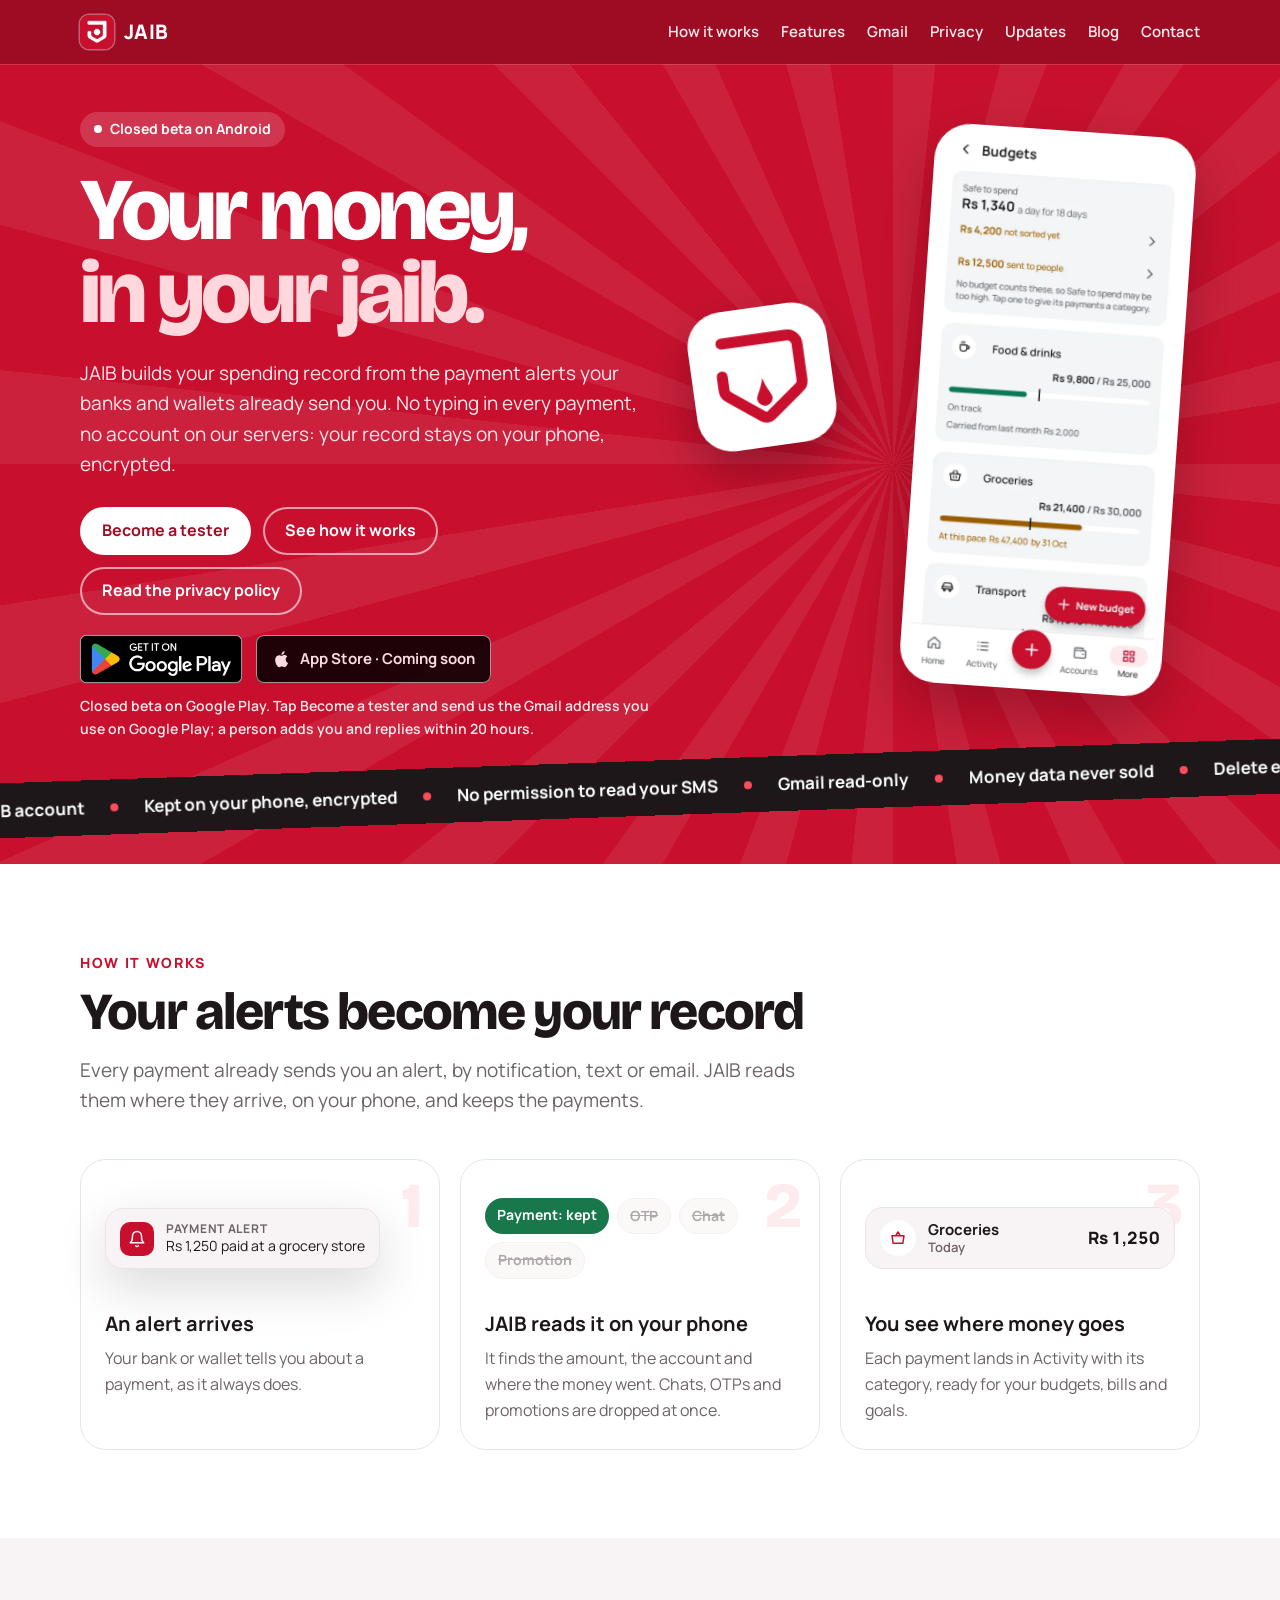
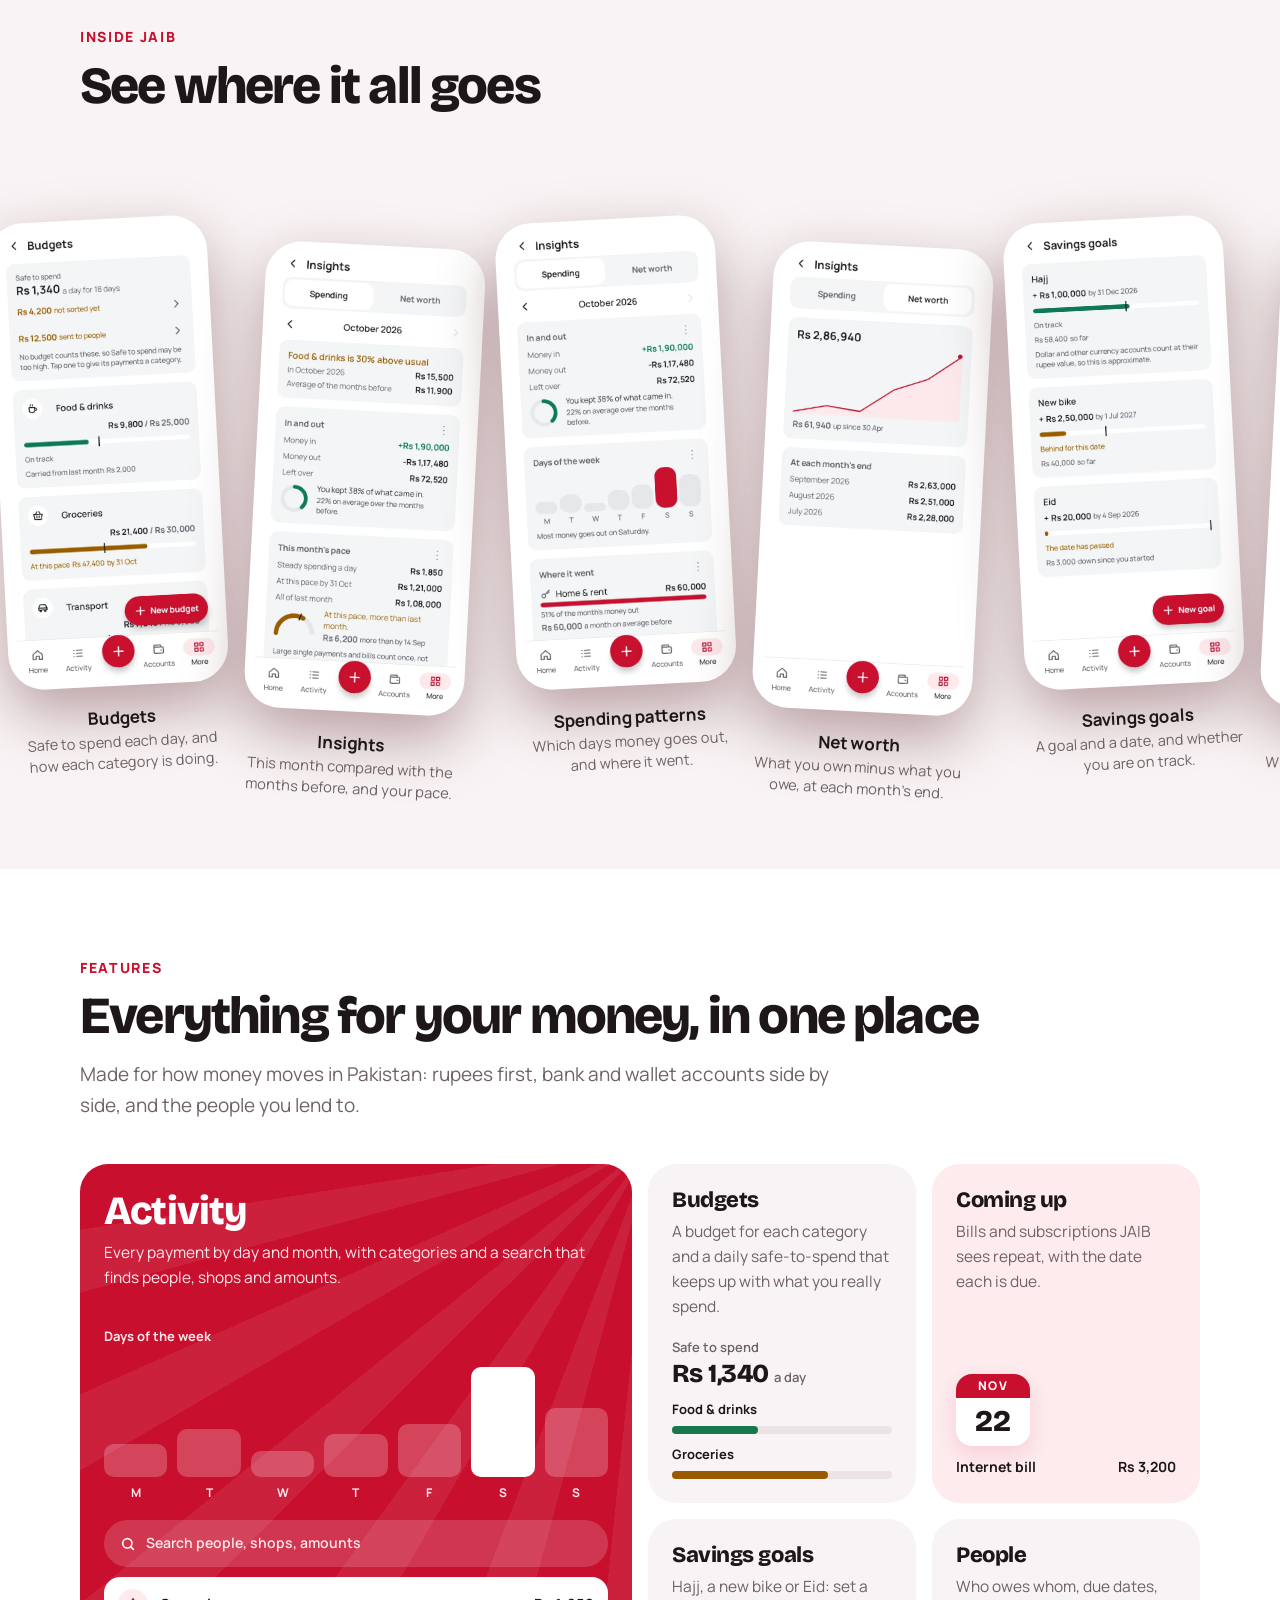
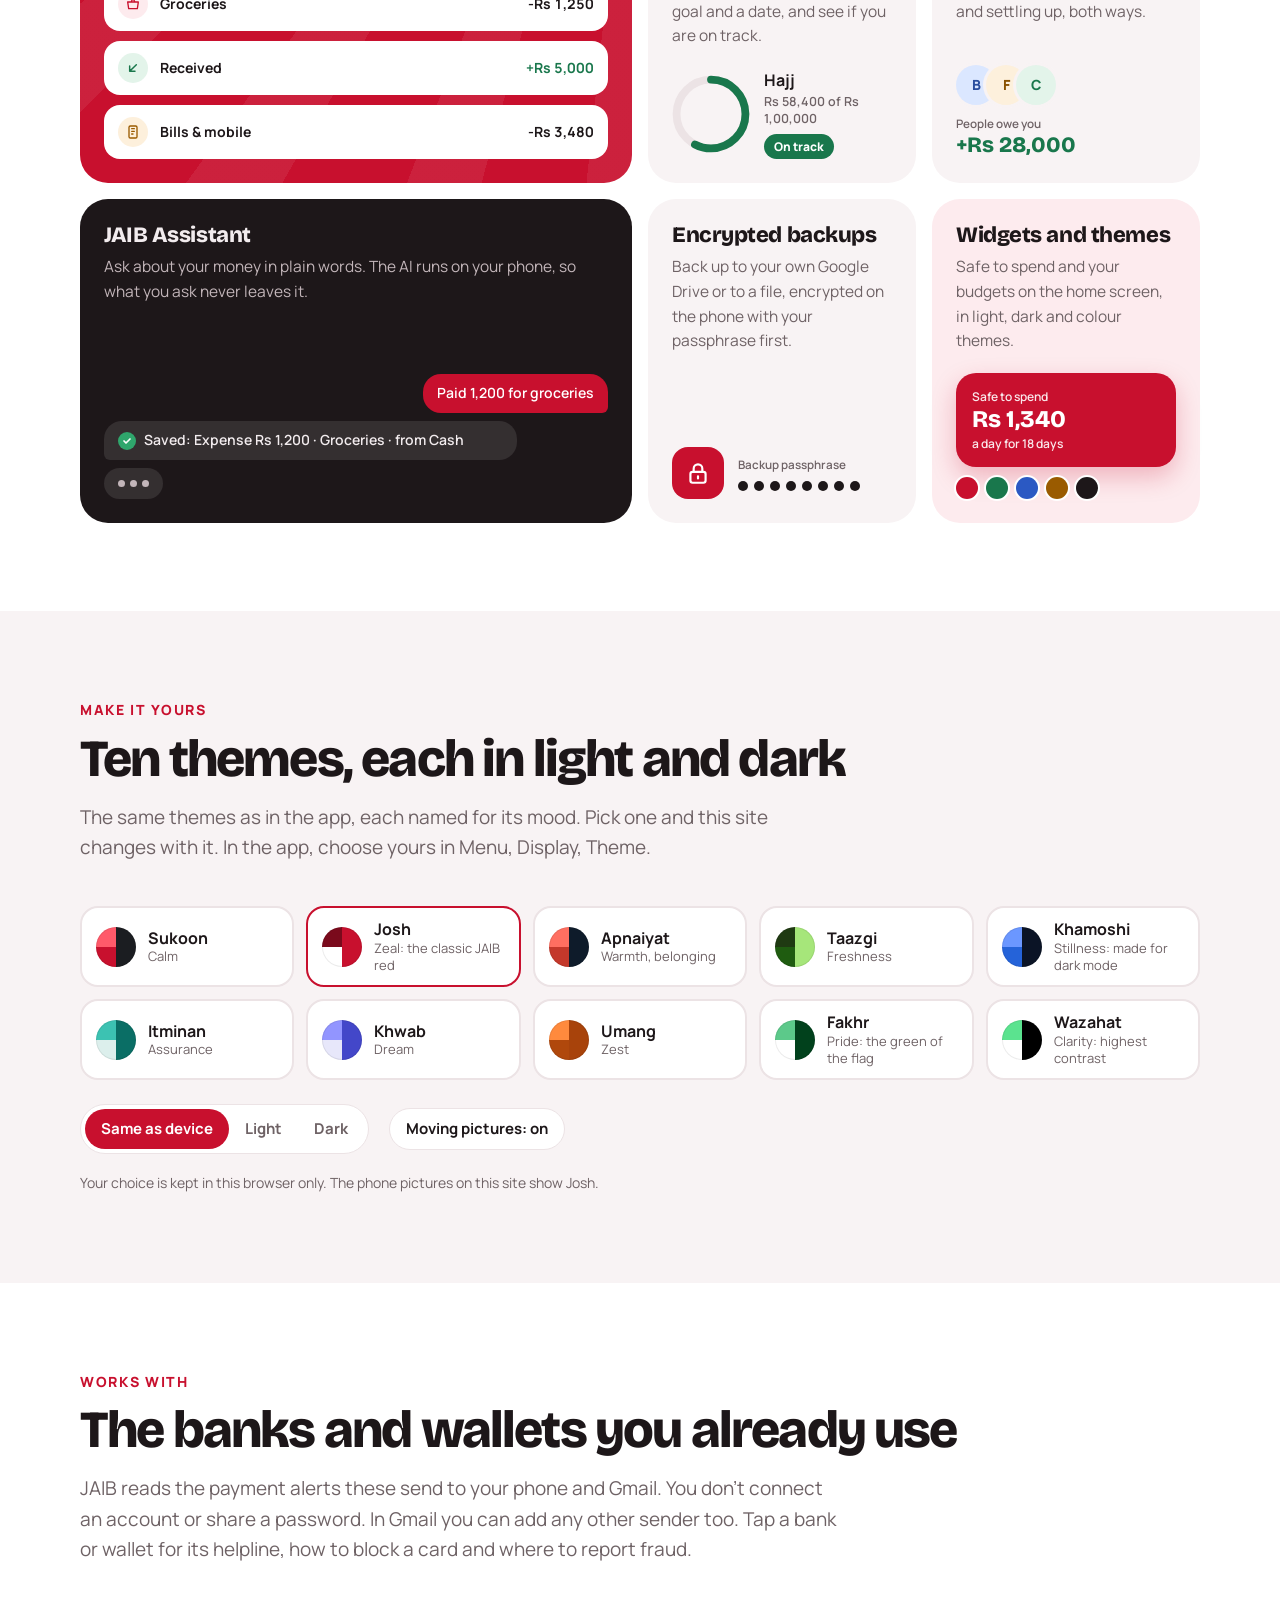
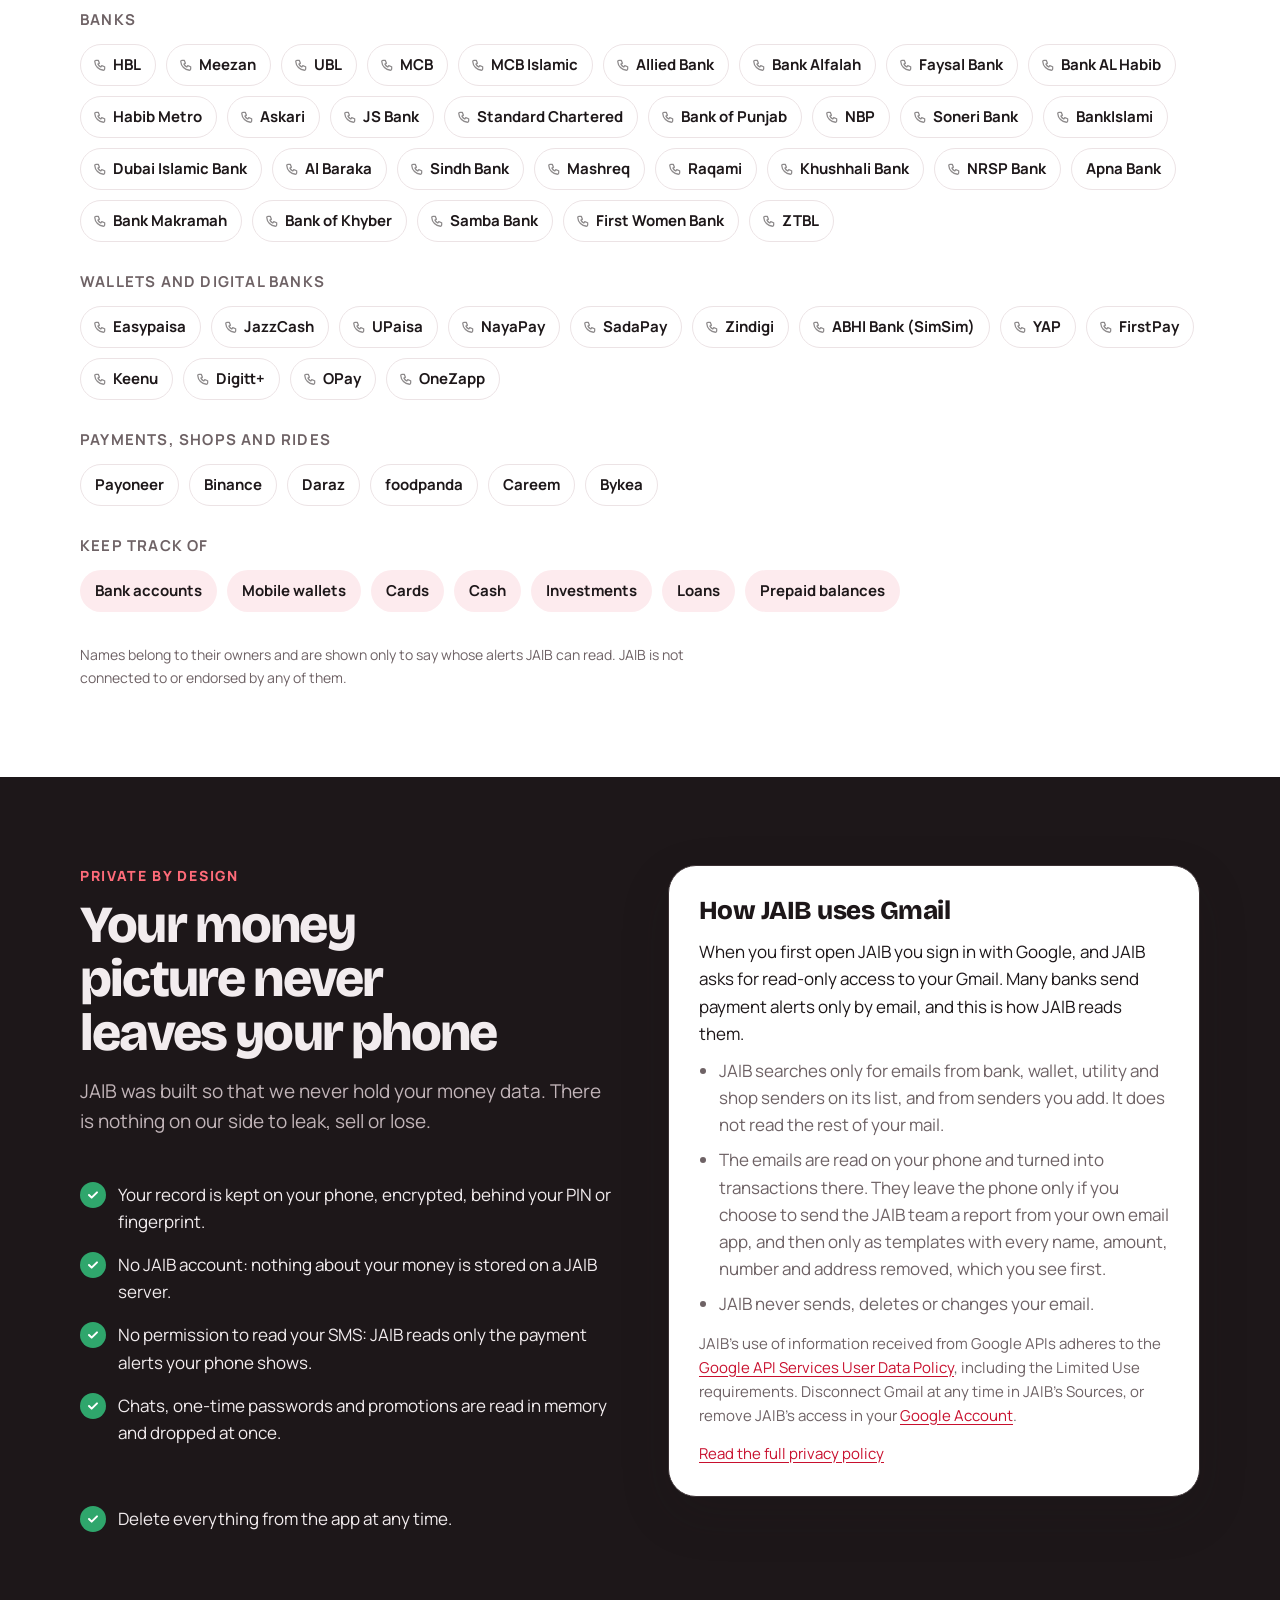
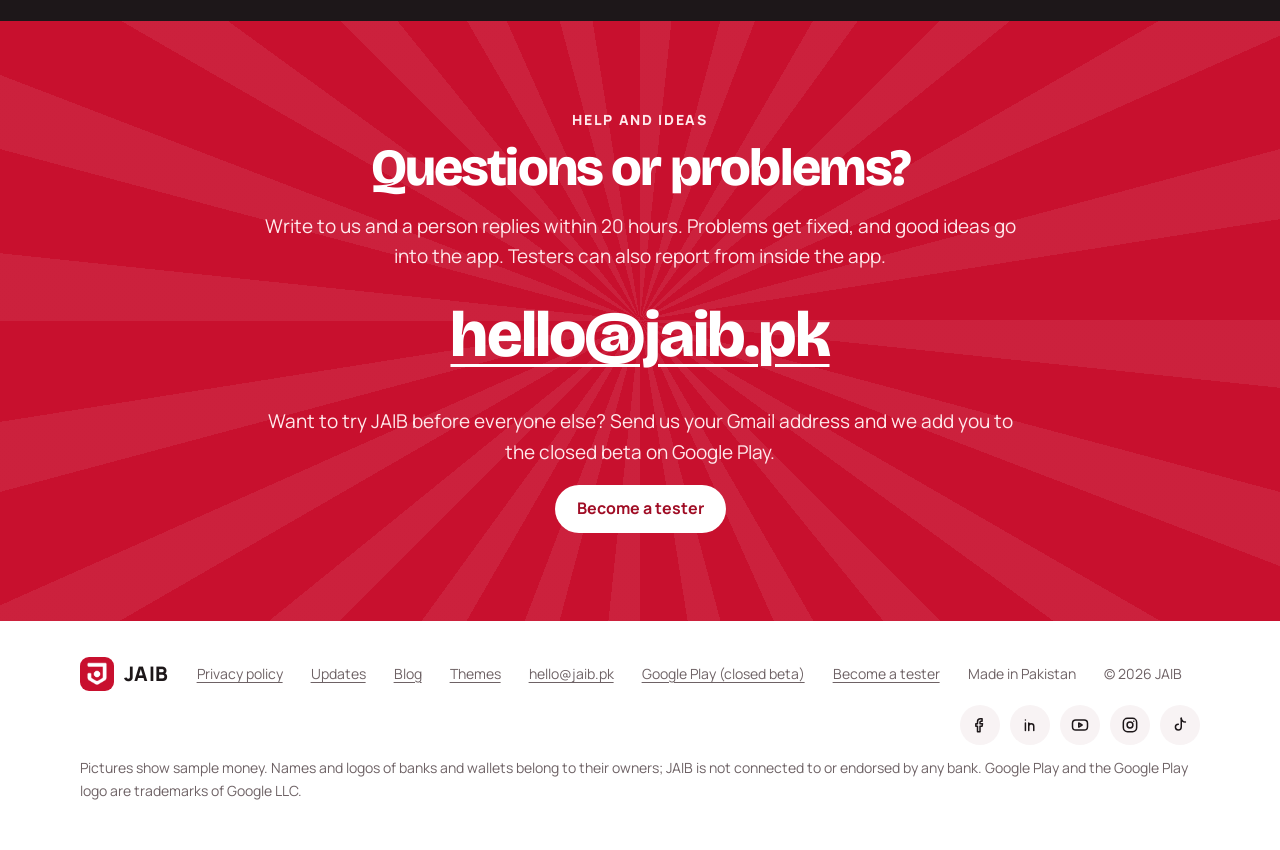
==== index.html @ d9d2fdb6 "Become a tester: a button that emails hello@jaib.pk with your Gmail address On the home page top, in" ====
<!doctype html>
<html lang="en">
<head>
  <meta charset="utf-8">
  <meta name="viewport" content="width=device-width, initial-scale=1">
  <title>JAIB: your money, on your phone</title>
  <meta name="description" content="JAIB is a personal money app for Android, made in Pakistan. It builds your spending record from the payment alerts your banks and wallets already send you, and keeps it on your phone, encrypted.">
  <meta name="color-scheme" content="light dark">
  <meta name="theme-color" content="#9e0c24" media="(prefers-color-scheme: light)">
  <meta name="theme-color" content="#5c0715" media="(prefers-color-scheme: dark)">
  <meta property="og:title" content="JAIB: your money, on your phone">
  <meta property="og:description" content="Your spending record, built from the payment alerts you already get. Kept on your phone, encrypted.">
  <meta property="og:image" content="https://jaib.pk/assets/logo.png">
  <meta property="og:url" content="https://jaib.pk/">
  <link rel="icon" href="/favicon.png">
  <link rel="canonical" href="https://jaib.pk/">
  <link rel="preconnect" href="https://fonts.googleapis.com">
  <link rel="preconnect" href="https://fonts.gstatic.com" crossorigin>
  <link href="https://fonts.googleapis.com/css2?family=Bricolage+Grotesque:opsz,wght@12..96,700..800&family=Manrope:wght@500;600;700;800&display=swap" rel="stylesheet">
  <link rel="stylesheet" href="/assets/site.css?v=12">
  <script>
    // .js: gentle motion (fades, the logo, the phone's screens). .motion: big motion too, unless the system asks for less.
    (function (d) {
      d.classList.add('js');
      if (!(window.matchMedia && matchMedia('(prefers-reduced-motion: reduce)').matches)) d.classList.add('motion');
      // the visitor's own choices, kept in this browser only: theme, light or dark, moving pictures
      var t = null, m = null, f = null;
      try { t = localStorage.getItem('jaib-theme'); m = localStorage.getItem('jaib-mode'); f = localStorage.getItem('jaib-flow'); } catch (e) {}
      if (t && /^[a-z]+$/.test(t) && t !== 'josh') d.setAttribute('data-theme', t);
      if (m === 'light' || m === 'dark') d.setAttribute('data-mode', m);
      if (f !== 'off') d.classList.add('flow');
    })(document.documentElement);
  </script>
  <script src="/assets/site.js?v=12" defer></script>
</head>
<body>
  <a class="skip" href="#main">Skip to content</a>
  <header class="top">
    <div class="wrap">
      <a class="mark" href="/"><img src="/assets/logo.png" alt="" width="34" height="34">JAIB</a>
      <nav aria-label="Main">
        <a class="hide-sm" href="#how">How it works</a>
        <a class="hide-sm" href="#features">Features</a>
        <a class="hide-sm" href="#gmail">Gmail</a>
        <a href="/privacy/">Privacy</a>
        <a class="hide-sm" href="/updates/">Updates</a>
        <a class="hide-sm" href="/blog/">Blog</a>
        <a href="#contact">Contact</a>
      </nav>
    </div>
    <span class="progress" aria-hidden="true"></span>
  </header>

  <main id="main">
    <div class="hero">
      <div class="wrap">
        <div class="hero-copy">
          <span class="badge">Closed beta on Android</span>
          <h1><span class="line">Your money,</span> <span class="line"><em>in your jaib.</em></span></h1>
          <p class="lead">JAIB builds your spending record from the payment alerts your banks and wallets already send
            you. No typing in every payment, no account on our servers: your record stays on your phone, encrypted.</p>
          <div class="cta">
            <a class="btn light" href="mailto:hello@jaib.pk?subject=Add%20me%20as%20a%20JAIB%20tester&amp;body=Hi%20JAIB%2C%0D%0A%0D%0APlease%20add%20me%20to%20the%20JAIB%20testers%20list.%0D%0A%0D%0AMy%20Gmail%20address%20on%20Google%20Play%3A%20%0D%0AMy%20phone%20(optional)%3A%20%0D%0A">Become a tester</a>
            <a class="btn outline" href="#how">See how it works</a>
            <a class="btn outline" href="/privacy/">Read the privacy policy</a>
          </div>
          <div class="stores">
            <a class="play" href="https://play.google.com/store/apps/details?id=pk.packistan.jaib" rel="noopener" target="_blank"><img src="/assets/google-play-badge.png" alt="Get it on Google Play" width="646" height="250"></a>
            <span class="soon" aria-label="App Store: coming soon"><svg viewBox="0 0 24 24" fill="currentColor" aria-hidden="true"><path d="M16.4 12.6c0-2.3 1.9-3.4 2-3.5-1.1-1.6-2.8-1.8-3.4-1.8-1.4-.1-2.8.9-3.5.9s-1.8-.8-3-.8C6.9 7.4 5.4 8.3 4.6 9.8c-1.7 2.9-.4 7.2 1.2 9.6.8 1.2 1.7 2.4 3 2.4 1.2 0 1.6-.8 3.1-.8s1.9.8 3.1.8c1.3 0 2.1-1.2 2.9-2.3.9-1.3 1.3-2.6 1.3-2.7 0 0-2.8-1-2.8-4.2zM14.1 5.7c.6-.8 1.1-1.9 1-3-1 0-2.1.6-2.8 1.4-.6.7-1.1 1.8-1 2.9 1.1.1 2.1-.5 2.8-1.3z"/></svg>App Store · Coming soon</span>
            <span class="note">Closed beta on Google Play. Tap Become a tester and send us the Gmail address you use on Google Play; a person adds you and replies within 20 hours.</span>
          </div>
        </div>
        <div class="hero-stage">
          <div class="tile" aria-hidden="true">
            <svg class="pocket" viewBox="72 72 256 256" focusable="false">
              <path class="pocket-line" d="M 134 130 L 254 130 A 18 18 0 0 1 272 148 L 272 216 A 16 16 0 0 1 264 229 L 207 272 A 12 12 0 0 1 193 272 L 136 229 A 16 16 0 0 1 128 216 L 128 190"/>
              <path class="pocket-coin" d="M 0 -13.5 A 13.5 13.5 0 1 1 0 13.5 A 13.5 13.5 0 1 1 0 -13.5 Z" transform="translate(200 185)"/>
            </svg>
          </div>
          <div class="phone hero-phone" role="img" aria-label="JAIB on a phone with sample money, showing Budgets, Insights, Savings goals, People and Coming up, and a payment alert being added to Groceries">
            <div class="screen">
              <picture class="scr scr1"><source srcset="/assets/budgets-dark.webp" media="(prefers-color-scheme: dark)"><img src="/assets/budgets-light.webp" alt="" width="540" height="1200" fetchpriority="high"></picture>
              <picture class="scr scr2"><source srcset="/assets/insights-dark.webp" media="(prefers-color-scheme: dark)"><img src="/assets/insights-light.webp" alt="" width="540" height="1200" loading="lazy" decoding="async"></picture>
              <picture class="scr scr3"><source srcset="/assets/goals-dark.webp" media="(prefers-color-scheme: dark)"><img src="/assets/goals-light.webp" alt="" width="540" height="1200" loading="lazy" decoding="async"></picture>
              <picture class="scr scr4"><source srcset="/assets/people-dark.webp" media="(prefers-color-scheme: dark)"><img src="/assets/people-light.webp" alt="" width="540" height="1200" loading="lazy" decoding="async"></picture>
              <picture class="scr scr5"><source srcset="/assets/coming-up-dark.webp" media="(prefers-color-scheme: dark)"><img src="/assets/coming-up-light.webp" alt="" width="540" height="1200" loading="lazy" decoding="async"></picture>
              <div class="heads-up" aria-hidden="true"><span class="notif-icon"></span><span><b>Payment alert · now</b>Rs 1,250 paid at a grocery store</span></div>
              <div class="snack" aria-hidden="true">Rs 1,250 added to Groceries</div>
            </div>
          </div>
        </div>
      </div>
      <div class="ticker" aria-hidden="true">
        <div class="ticker-run">
          <span>No JAIB account</span><span>Kept on your phone, encrypted</span><span>No permission to read your SMS</span><span>Gmail read-only</span><span>Money data never sold</span><span>Delete everything any time</span>
          <span>No JAIB account</span><span>Kept on your phone, encrypted</span><span>No permission to read your SMS</span><span>Gmail read-only</span><span>Money data never sold</span><span>Delete everything any time</span>
        </div>
      </div>
    </div>

    <section id="how">
      <div class="wrap">
        <p class="kicker reveal">How it works</p>
        <h2 class="reveal">Your alerts become your record</h2>
        <p class="sub reveal">Every payment already sends you an alert, by notification, text or email. JAIB reads them where
          they arrive, on your phone, and keeps the payments.</p>
        <ol class="steps">
          <li class="step reveal">
            <div class="demo" aria-hidden="true">
              <div class="notif"><span class="notif-icon"></span><span><b>Payment alert</b>Rs 1,250 paid at a grocery store</span></div>
            </div>
            <h3>An alert arrives</h3>
            <p>Your bank or wallet tells you about a payment, as it always does.</p>
          </li>
          <li class="step reveal">
            <div class="demo" aria-hidden="true">
              <div class="sort">
                <span class="keep">Payment: kept</span>
                <span class="drop">OTP</span><span class="drop">Chat</span><span class="drop">Promotion</span>
              </div>
            </div>
            <h3>JAIB reads it on your phone</h3>
            <p>It finds the amount, the account and where the money went. Chats, OTPs and promotions are dropped at once.</p>
          </li>
          <li class="step reveal">
            <div class="demo" aria-hidden="true">
              <div class="row"><span class="row-icon"></span><span class="row-name">Groceries<small>Today</small></span><span class="row-amt">Rs 1,250</span></div>
            </div>
            <h3>You see where money goes</h3>
            <p>Each payment lands in Activity with its category, ready for your budgets, bills and goals.</p>
          </li>
        </ol>
      </div>
    </section>

    <section class="inside" aria-labelledby="inside-h">
      <div class="wrap">
        <p class="kicker reveal">Inside JAIB</p>
        <h2 id="inside-h" class="reveal">See where it all goes</h2>
        <p class="sub reveal">Ten of JAIB's pages, with sample money.</p>
      </div>
      <div class="strip">
        <div class="strip-run">
          <figure class="shot"><div class="phone"><picture><source srcset="/assets/budgets-dark.webp" media="(prefers-color-scheme: dark)"><img src="/assets/budgets-light.webp" alt="Budgets, with sample money: safe to spend each day, and how each category is doing." width="540" height="1200" loading="lazy" decoding="async"></picture></div><figcaption><b>Budgets</b> Safe to spend each day, and how each category is doing.</figcaption></figure>
          <figure class="shot"><div class="phone"><picture><source srcset="/assets/insights-dark.webp" media="(prefers-color-scheme: dark)"><img src="/assets/insights-light.webp" alt="Insights, with sample money: this month compared with the months before, and your pace." width="540" height="1200" loading="lazy" decoding="async"></picture></div><figcaption><b>Insights</b> This month compared with the months before, and your pace.</figcaption></figure>
          <figure class="shot"><div class="phone"><picture><source srcset="/assets/spending-dark.webp" media="(prefers-color-scheme: dark)"><img src="/assets/spending-light.webp" alt="Spending patterns, with sample money: which days money goes out, and where it went." width="540" height="1200" loading="lazy" decoding="async"></picture></div><figcaption><b>Spending patterns</b> Which days money goes out, and where it went.</figcaption></figure>
          <figure class="shot"><div class="phone"><picture><source srcset="/assets/networth-dark.webp" media="(prefers-color-scheme: dark)"><img src="/assets/networth-light.webp" alt="Net worth, with sample money: what you own minus what you owe, at each month’s end." width="540" height="1200" loading="lazy" decoding="async"></picture></div><figcaption><b>Net worth</b> What you own minus what you owe, at each month’s end.</figcaption></figure>
          <figure class="shot"><div class="phone"><picture><source srcset="/assets/goals-dark.webp" media="(prefers-color-scheme: dark)"><img src="/assets/goals-light.webp" alt="Savings goals, with sample money: a goal and a date, and whether you are on track." width="540" height="1200" loading="lazy" decoding="async"></picture></div><figcaption><b>Savings goals</b> A goal and a date, and whether you are on track.</figcaption></figure>
          <figure class="shot"><div class="phone"><picture><source srcset="/assets/people-dark.webp" media="(prefers-color-scheme: dark)"><img src="/assets/people-light.webp" alt="People, with sample money: who owes whom, and settling up, both ways." width="540" height="1200" loading="lazy" decoding="async"></picture></div><figcaption><b>People</b> Who owes whom, and settling up, both ways.</figcaption></figure>
          <figure class="shot"><div class="phone"><picture><source srcset="/assets/coming-up-dark.webp" media="(prefers-color-scheme: dark)"><img src="/assets/coming-up-light.webp" alt="Coming up, with sample money: bills and subscriptions JAIB sees repeat." width="540" height="1200" loading="lazy" decoding="async"></picture></div><figcaption><b>Coming up</b> Bills and subscriptions JAIB sees repeat.</figcaption></figure>
          <figure class="shot"><div class="phone"><picture><source srcset="/assets/assistant-dark.webp" media="(prefers-color-scheme: dark)"><img src="/assets/assistant-light.webp" alt="JAIB Assistant, with sample money: say what happened in plain words; it runs on your phone." width="540" height="1200" loading="lazy" decoding="async"></picture></div><figcaption><b>JAIB Assistant</b> Say what happened in plain words; it runs on your phone.</figcaption></figure>
          <figure class="shot"><div class="phone"><picture><source srcset="/assets/categories-dark.webp" media="(prefers-color-scheme: dark)"><img src="/assets/categories-light.webp" alt="Categories, with sample money: your own categories, and rules that sort payments." width="540" height="1200" loading="lazy" decoding="async"></picture></div><figcaption><b>Categories</b> Your own categories, and rules that sort payments.</figcaption></figure>
          <figure class="shot"><div class="phone"><picture><source srcset="/assets/backup-dark.webp" media="(prefers-color-scheme: dark)"><img src="/assets/backup-light.webp" alt="Data and backup, with sample money: encrypted backups to your Google Drive or a file." width="540" height="1200" loading="lazy" decoding="async"></picture></div><figcaption><b>Data and backup</b> Encrypted backups to your Google Drive or a file.</figcaption></figure>
          <figure class="shot" aria-hidden="true"><div class="phone"><picture><source srcset="/assets/budgets-dark.webp" media="(prefers-color-scheme: dark)"><img src="/assets/budgets-light.webp" alt="" width="540" height="1200" loading="lazy" decoding="async"></picture></div><figcaption><b>Budgets</b> Safe to spend each day, and how each category is doing.</figcaption></figure>
          <figure class="shot" aria-hidden="true"><div class="phone"><picture><source srcset="/assets/insights-dark.webp" media="(prefers-color-scheme: dark)"><img src="/assets/insights-light.webp" alt="" width="540" height="1200" loading="lazy" decoding="async"></picture></div><figcaption><b>Insights</b> This month compared with the months before, and your pace.</figcaption></figure>
          <figure class="shot" aria-hidden="true"><div class="phone"><picture><source srcset="/assets/spending-dark.webp" media="(prefers-color-scheme: dark)"><img src="/assets/spending-light.webp" alt="" width="540" height="1200" loading="lazy" decoding="async"></picture></div><figcaption><b>Spending patterns</b> Which days money goes out, and where it went.</figcaption></figure>
          <figure class="shot" aria-hidden="true"><div class="phone"><picture><source srcset="/assets/networth-dark.webp" media="(prefers-color-scheme: dark)"><img src="/assets/networth-light.webp" alt="" width="540" height="1200" loading="lazy" decoding="async"></picture></div><figcaption><b>Net worth</b> What you own minus what you owe, at each month’s end.</figcaption></figure>
          <figure class="shot" aria-hidden="true"><div class="phone"><picture><source srcset="/assets/goals-dark.webp" media="(prefers-color-scheme: dark)"><img src="/assets/goals-light.webp" alt="" width="540" height="1200" loading="lazy" decoding="async"></picture></div><figcaption><b>Savings goals</b> A goal and a date, and whether you are on track.</figcaption></figure>
          <figure class="shot" aria-hidden="true"><div class="phone"><picture><source srcset="/assets/people-dark.webp" media="(prefers-color-scheme: dark)"><img src="/assets/people-light.webp" alt="" width="540" height="1200" loading="lazy" decoding="async"></picture></div><figcaption><b>People</b> Who owes whom, and settling up, both ways.</figcaption></figure>
          <figure class="shot" aria-hidden="true"><div class="phone"><picture><source srcset="/assets/coming-up-dark.webp" media="(prefers-color-scheme: dark)"><img src="/assets/coming-up-light.webp" alt="" width="540" height="1200" loading="lazy" decoding="async"></picture></div><figcaption><b>Coming up</b> Bills and subscriptions JAIB sees repeat.</figcaption></figure>
          <figure class="shot" aria-hidden="true"><div class="phone"><picture><source srcset="/assets/assistant-dark.webp" media="(prefers-color-scheme: dark)"><img src="/assets/assistant-light.webp" alt="" width="540" height="1200" loading="lazy" decoding="async"></picture></div><figcaption><b>JAIB Assistant</b> Say what happened in plain words; it runs on your phone.</figcaption></figure>
          <figure class="shot" aria-hidden="true"><div class="phone"><picture><source srcset="/assets/categories-dark.webp" media="(prefers-color-scheme: dark)"><img src="/assets/categories-light.webp" alt="" width="540" height="1200" loading="lazy" decoding="async"></picture></div><figcaption><b>Categories</b> Your own categories, and rules that sort payments.</figcaption></figure>
          <figure class="shot" aria-hidden="true"><div class="phone"><picture><source srcset="/assets/backup-dark.webp" media="(prefers-color-scheme: dark)"><img src="/assets/backup-light.webp" alt="" width="540" height="1200" loading="lazy" decoding="async"></picture></div><figcaption><b>Data and backup</b> Encrypted backups to your Google Drive or a file.</figcaption></figure>
        </div>
      </div>
    </section>

    <section id="features">
      <div class="wrap">
        <p class="kicker reveal">Features</p>
        <h2 class="reveal">Everything for your money, in one place</h2>
        <p class="sub reveal">Made for how money moves in Pakistan: rupees first, bank and wallet accounts side by side, and the
          people you lend to.</p>
        <div class="bento">
          <article class="feat f-activity tone-red reveal">
            <div class="feat-text">
              <h3>Activity</h3>
              <p>Every payment by day and month, with categories and a search that finds people, shops and amounts.</p>
            </div>
            <div class="viz" aria-hidden="true">
              <div class="v-week"><small>Days of the week</small><div class="v-bars"><i style="--h:28%"></i><i style="--h:40%"></i><i style="--h:22%"></i><i style="--h:36%"></i><i style="--h:44%"></i><i class="v-top" style="--h:92%"></i><i style="--h:58%"></i></div><div class="v-days"><span>M</span><span>T</span><span>W</span><span>T</span><span>F</span><span>S</span><span>S</span></div></div>
              <div class="v-search">Search people, shops, amounts</div>
              <div class="v-row"><span class="v-dot"></span>Groceries<b>-Rs 1,250</b></div>
              <div class="v-row"><span class="v-dot v-in"></span>Received<b class="v-plus">+Rs 5,000</b></div>
              <div class="v-row"><span class="v-dot v-bill"></span>Bills &amp; mobile<b>-Rs 3,480</b></div>
            </div>
          </article>
          <article class="feat f-budgets reveal">
            <div class="feat-text">
              <h3>Budgets</h3>
              <p>A budget for each category and a daily safe-to-spend that keeps up with what you really spend.</p>
            </div>
            <div class="viz" aria-hidden="true">
              <div class="v-safe"><small>Safe to spend</small>Rs 1,340 <small>a day</small></div>
              <div class="v-bar"><span>Food &amp; drinks</span><i style="--w:39%"></i></div>
              <div class="v-bar v-amber"><span>Groceries</span><i style="--w:71%"></i></div>
            </div>
          </article>
          <article class="feat f-coming reveal">
            <div class="feat-text">
              <h3>Coming up</h3>
              <p>Bills and subscriptions JAIB sees repeat, with the date each is due.</p>
            </div>
            <div class="viz" aria-hidden="true">
              <div class="v-cal"><small>Nov</small>22</div>
              <div class="v-due">Internet bill<b>Rs 3,200</b></div>
            </div>
          </article>
          <article class="feat f-goals reveal">
            <div class="feat-text">
              <h3>Savings goals</h3>
              <p>Hajj, a new bike or Eid: set a goal and a date, and see if you are on track.</p>
            </div>
            <div class="viz v-goal" aria-hidden="true">
              <svg viewBox="0 0 36 36"><circle cx="18" cy="18" r="15.9" class="v-ring-bg"/><circle cx="18" cy="18" r="15.9" class="v-ring" pathLength="100" transform="rotate(-90 18 18)"/></svg>
              <div><b>Hajj</b><small>Rs 58,400 of Rs 1,00,000</small><span class="v-chip">On track</span></div>
            </div>
          </article>
          <article class="feat f-people reveal">
            <div class="feat-text">
              <h3>People</h3>
              <p>Who owes whom, due dates, and settling up, both ways.</p>
            </div>
            <div class="viz" aria-hidden="true">
              <div class="v-people"><span class="v-av">B</span><span class="v-av v-av2">F</span><span class="v-av v-av3">C</span></div>
              <div class="v-owe"><small>People owe you</small><b class="v-plus">+Rs 28,000</b></div>
            </div>
          </article>
          <article class="feat f-assistant tone-ink reveal">
            <div class="feat-text">
              <h3>JAIB Assistant</h3>
              <p>Ask about your money in plain words. The AI runs on your phone, so what you ask never leaves it.</p>
            </div>
            <div class="viz v-chat" aria-hidden="true">
              <div class="v-msg v-me">Paid 1,200 for groceries</div>
              <div class="v-msg v-ai"><span class="v-tick"></span>Saved: Expense Rs 1,200 · Groceries · from Cash</div>
              <div class="v-msg v-typing"><i></i><i></i><i></i></div>
            </div>
          </article>
          <article class="feat f-backup reveal">
            <div class="feat-text">
              <h3>Encrypted backups</h3>
              <p>Back up to your own Google Drive or to a file, encrypted on the phone with your passphrase first.</p>
            </div>
            <div class="viz v-lock" aria-hidden="true">
              <span class="v-padlock"></span>
              <div><small>Backup passphrase</small><span class="v-pass"><i></i><i></i><i></i><i></i><i></i><i></i><i></i><i></i></span></div>
            </div>
          </article>
          <article class="feat f-widgets reveal">
            <div class="feat-text">
              <h3>Widgets and themes</h3>
              <p>Safe to spend and your budgets on the home screen, in light, dark and colour themes.</p>
            </div>
            <div class="viz v-widget" aria-hidden="true">
              <div class="v-mini"><small>Safe to spend</small><b>Rs 1,340</b><small>a day for 18 days</small></div>
              <div class="v-themes"><i></i><i></i><i></i><i></i><i></i></div>
            </div>
          </article>
        </div>
      </div>
    </section>

    <section id="themes" class="themes">
      <div class="wrap">
        <p class="kicker reveal">Make it yours</p>
        <h2 class="reveal">Ten themes, each in light and dark</h2>
        <p class="sub reveal">The same themes as in the app, each named for its mood. Pick one and this site changes with it. In
          the app, choose yours in Menu, Display, Theme.</p>
        <div class="theme-grid reveal" role="radiogroup" aria-label="Theme">
          <button type="button" role="radio" aria-checked="false" data-theme-id="sukoon"><span class="sw" style="--a:#1b1d21;--b:#c8102e;--c:#ff5a6a"></span><span><b>Sukoon</b><small>Calm</small></span></button>
          <button type="button" role="radio" aria-checked="true" data-theme-id="josh"><span class="sw" style="--a:#c8102e;--b:#ffffff;--c:#7a0a1c"></span><span><b>Josh</b><small>Zeal: the classic JAIB red</small></span></button>
          <button type="button" role="radio" aria-checked="false" data-theme-id="apnaiyat"><span class="sw" style="--a:#0e1b2a;--b:#c4382b;--c:#ff6f61"></span><span><b>Apnaiyat</b><small>Warmth, belonging</small></span></button>
          <button type="button" role="radio" aria-checked="false" data-theme-id="taazgi"><span class="sw" style="--a:#a6e67a;--b:#1f5c10;--c:#1f3a12"></span><span><b>Taazgi</b><small>Freshness</small></span></button>
          <button type="button" role="radio" aria-checked="false" data-theme-id="khamoshi"><span class="sw" style="--a:#0b1426;--b:#2563d9;--c:#6b97ff"></span><span><b>Khamoshi</b><small>Stillness: made for dark mode</small></span></button>
          <button type="button" role="radio" aria-checked="false" data-theme-id="itminan"><span class="sw" style="--a:#0a6e65;--b:#dcefec;--c:#3cc2b2"></span><span><b>Itminan</b><small>Assurance</small></span></button>
          <button type="button" role="radio" aria-checked="false" data-theme-id="khwab"><span class="sw" style="--a:#4347c9;--b:#e7e7fa;--c:#9295ff"></span><span><b>Khwab</b><small>Dream</small></span></button>
          <button type="button" role="radio" aria-checked="false" data-theme-id="umang"><span class="sw" style="--a:#a8430b;--b:#b0480c;--c:#ff8a3d"></span><span><b>Umang</b><small>Zest</small></span></button>
          <button type="button" role="radio" aria-checked="false" data-theme-id="fakhr"><span class="sw" style="--a:#01411c;--b:#ffffff;--c:#5cc98a"></span><span><b>Fakhr</b><small>Pride: the green of the flag</small></span></button>
          <button type="button" role="radio" aria-checked="false" data-theme-id="wazahat"><span class="sw" style="--a:#000000;--b:#ffffff;--c:#5be38f"></span><span><b>Wazahat</b><small>Clarity: highest contrast</small></span></button>
        </div>
        <div class="mode-row reveal">
          <div class="seg" role="radiogroup" aria-label="Light or dark">
            <button type="button" role="radio" aria-checked="true" data-mode-id="system">Same as device</button>
            <button type="button" role="radio" aria-checked="false" data-mode-id="light">Light</button>
            <button type="button" role="radio" aria-checked="false" data-mode-id="dark">Dark</button>
          </div>
          <button type="button" class="flow-toggle" aria-pressed="true">Moving pictures: on</button>
        </div>
        <p class="note reveal">Your choice is kept in this browser only. The phone pictures on this site show Josh.</p>
      </div>
    </section>
    <section id="works" class="works">
      <div class="wrap">
        <p class="kicker reveal">Works with</p>
        <h2 class="reveal">The banks and wallets you already use</h2>
        <p class="sub reveal">JAIB reads the payment alerts these send to your phone and Gmail. You don't connect an account
          or share a password. In Gmail you can add any other sender too. Tap a bank or wallet for its helpline, how to block
          a card and where to report fraud.</p>
        <div class="names reveal">
          <h3>Banks</h3>
          <ul>
            <li><button type="button" class="help" data-help="HBL" aria-haspopup="dialog">HBL</button></li>
            <li><button type="button" class="help" data-help="Meezan" aria-haspopup="dialog">Meezan</button></li>
            <li><button type="button" class="help" data-help="UBL" aria-haspopup="dialog">UBL</button></li>
            <li><button type="button" class="help" data-help="MCB" aria-haspopup="dialog">MCB</button></li>
            <li><button type="button" class="help" data-help="MCB Islamic" aria-haspopup="dialog">MCB Islamic</button></li>
            <li><button type="button" class="help" data-help="Allied Bank" aria-haspopup="dialog">Allied Bank</button></li>
            <li><button type="button" class="help" data-help="Bank Alfalah" aria-haspopup="dialog">Bank Alfalah</button></li>
            <li><button type="button" class="help" data-help="Faysal Bank" aria-haspopup="dialog">Faysal Bank</button></li>
            <li><button type="button" class="help" data-help="Bank AL Habib" aria-haspopup="dialog">Bank AL Habib</button></li>
            <li><button type="button" class="help" data-help="Habib Metro" aria-haspopup="dialog">Habib Metro</button></li>
            <li><button type="button" class="help" data-help="Askari" aria-haspopup="dialog">Askari</button></li>
            <li><button type="button" class="help" data-help="JS Bank" aria-haspopup="dialog">JS Bank</button></li>
            <li><button type="button" class="help" data-help="Standard Chartered" aria-haspopup="dialog">Standard Chartered</button></li>
            <li><button type="button" class="help" data-help="Bank of Punjab" aria-haspopup="dialog">Bank of Punjab</button></li>
            <li><button type="button" class="help" data-help="NBP" aria-haspopup="dialog">NBP</button></li>
            <li><button type="button" class="help" data-help="Soneri Bank" aria-haspopup="dialog">Soneri Bank</button></li>
            <li><button type="button" class="help" data-help="BankIslami" aria-haspopup="dialog">BankIslami</button></li>
            <li><button type="button" class="help" data-help="Dubai Islamic Bank" aria-haspopup="dialog">Dubai Islamic Bank</button></li>
            <li><button type="button" class="help" data-help="Al Baraka" aria-haspopup="dialog">Al Baraka</button></li>
            <li><button type="button" class="help" data-help="Sindh Bank" aria-haspopup="dialog">Sindh Bank</button></li>
            <li><button type="button" class="help" data-help="Mashreq" aria-haspopup="dialog">Mashreq</button></li>
            <li><button type="button" class="help" data-help="Raqami" aria-haspopup="dialog">Raqami</button></li>
            <li><button type="button" class="help" data-help="Khushhali Bank" aria-haspopup="dialog">Khushhali Bank</button></li>
            <li><button type="button" class="help" data-help="NRSP Bank" aria-haspopup="dialog">NRSP Bank</button></li>
            <li>Apna Bank</li>
            <li><button type="button" class="help" data-help="Bank Makramah" aria-haspopup="dialog">Bank Makramah</button></li>
            <li><button type="button" class="help" data-help="Bank of Khyber" aria-haspopup="dialog">Bank of Khyber</button></li>
            <li><button type="button" class="help" data-help="Samba Bank" aria-haspopup="dialog">Samba Bank</button></li>
            <li><button type="button" class="help" data-help="First Women Bank" aria-haspopup="dialog">First Women Bank</button></li>
            <li><button type="button" class="help" data-help="ZTBL" aria-haspopup="dialog">ZTBL</button></li>
          </ul>
          <h3>Wallets and digital banks</h3>
          <ul>
            <li><button type="button" class="help" data-help="Easypaisa" aria-haspopup="dialog">Easypaisa</button></li>
            <li><button type="button" class="help" data-help="JazzCash" aria-haspopup="dialog">JazzCash</button></li>
            <li><button type="button" class="help" data-help="UPaisa" aria-haspopup="dialog">UPaisa</button></li>
            <li><button type="button" class="help" data-help="NayaPay" aria-haspopup="dialog">NayaPay</button></li>
            <li><button type="button" class="help" data-help="SadaPay" aria-haspopup="dialog">SadaPay</button></li>
            <li><button type="button" class="help" data-help="Zindigi" aria-haspopup="dialog">Zindigi</button></li>
            <li><button type="button" class="help" data-help="SimSim" aria-haspopup="dialog">ABHI Bank (SimSim)</button></li>
            <li><button type="button" class="help" data-help="YAP" aria-haspopup="dialog">YAP</button></li>
            <li><button type="button" class="help" data-help="FirstPay" aria-haspopup="dialog">FirstPay</button></li>
            <li><button type="button" class="help" data-help="Keenu" aria-haspopup="dialog">Keenu</button></li>
            <li><button type="button" class="help" data-help="Digitt+" aria-haspopup="dialog">Digitt+</button></li>
            <li><button type="button" class="help" data-help="OPay" aria-haspopup="dialog">OPay</button></li>
            <li><button type="button" class="help" data-help="OneZapp" aria-haspopup="dialog">OneZapp</button></li>
          </ul>
          <h3>Payments, shops and rides</h3>
          <ul>
            <li>Payoneer</li>
            <li>Binance</li>
            <li>Daraz</li>
            <li>foodpanda</li>
            <li>Careem</li>
            <li>Bykea</li>
          </ul>
          <h3>Keep track of</h3>
          <ul class="types">
            <li>Bank accounts</li>
            <li>Mobile wallets</li>
            <li>Cards</li>
            <li>Cash</li>
            <li>Investments</li>
            <li>Loans</li>
            <li>Prepaid balances</li>
          </ul>
        </div>
        <p class="note reveal">Names belong to their owners and are shown only to say whose alerts JAIB can read. JAIB is not
          connected to or endorsed by any of them.</p>
      </div>
        <dialog id="help" class="help-dialog" aria-labelledby="help-title">
          <form method="dialog" class="help-close"><button type="submit" aria-label="Close">×</button></form>
          <h3 id="help-title"></h3>
          <p class="help-safe"><b>JAIB is not this bank or wallet and is not connected to it.</b> No bank will ever ask for your
            PIN, password or one-time code. If a number here differs from the bank's own website or the back of your card,
            trust the bank.</p>
          <div class="help-body"></div>
          <p class="help-src"></p>
        </dialog>
      </section>
    <section id="privacy" class="ink">
      <div class="wrap promise">
        <div>
          <p class="kicker reveal">Private by design</p>
          <h2 class="reveal">Your money picture never leaves your phone</h2>
          <p class="sub reveal">JAIB was built so that we never hold your money data. There is nothing on our side to leak,
            sell or lose.</p>
          <ul class="checks">
            <li class="reveal">Your record is kept on your phone, encrypted, behind your PIN or fingerprint.</li>
            <li class="reveal">No JAIB account: nothing about your money is stored on a JAIB server.</li>
            <li class="reveal">No permission to read your SMS: JAIB reads only the payment alerts your phone shows.</li>
            <li class="reveal">Chats, one-time passwords and promotions are read in memory and dropped at once.</li>
            <li class="reveal">Your money data is never sold and never given to advertisers.</li>
            <li class="reveal">Delete everything from the app at any time.</li>
          </ul>
        </div>
        <div class="panel reveal" id="gmail">
          <h3>How JAIB uses Gmail</h3>
          <p>When you first open JAIB you sign in with Google, and JAIB asks for read-only access to your Gmail. Many banks
            send payment alerts only by email, and this is how JAIB reads them.</p>
          <ul>
            <li>JAIB searches only for emails from bank, wallet, utility and shop senders on its list, and from senders you
              add. It does not read the rest of your mail.</li>
            <li>The emails are read on your phone and turned into transactions there. They leave the phone only if you
              choose to send the JAIB team a report from your own email app, and then only as templates with every name,
              amount, number and address removed, which you see first.</li>
            <li>JAIB never sends, deletes or changes your email.</li>
          </ul>
          <p class="small">JAIB's use of information received from Google APIs adheres to the
            <a href="https://developers.google.com/terms/api-services-user-data-policy">Google API Services User Data Policy</a>,
            including the Limited Use requirements. Disconnect Gmail at any time in JAIB's Sources, or remove JAIB's access
            in your <a href="https://myaccount.google.com/permissions">Google Account</a>.</p>
          <p class="small"><a href="/privacy/">Read the full privacy policy</a></p>
        </div>
      </div>
    </section>
    <section id="contact" class="contact">
      <div class="wrap">
        <p class="kicker reveal">Help and ideas</p>
        <h2 class="reveal">Questions or problems?</h2>
        <p class="sub reveal">Write to us and a person replies within 20 hours. Problems get fixed, and good ideas go into
          the app. Testers can also report from inside the app.</p>
        <a class="mail reveal" href="mailto:hello@jaib.pk">hello@jaib.pk</a>
        <p class="sub tester-sub reveal">Want to try JAIB before everyone else? Send us your Gmail address and we add you
          to the closed beta on Google Play.</p>
        <a class="btn light reveal" href="mailto:hello@jaib.pk?subject=Add%20me%20as%20a%20JAIB%20tester&amp;body=Hi%20JAIB%2C%0D%0A%0D%0APlease%20add%20me%20to%20the%20JAIB%20testers%20list.%0D%0A%0D%0AMy%20Gmail%20address%20on%20Google%20Play%3A%20%0D%0AMy%20phone%20(optional)%3A%20%0D%0A">Become a tester</a>
      </div>
    </section>
  </main>

  <footer>
    <div class="wrap">
      <a class="mark" href="/"><img src="/assets/logo.png" alt="" width="34" height="34" loading="lazy">JAIB</a>
      <a href="/privacy/">Privacy policy</a>
      <a href="/updates/">Updates</a>
      <a href="/blog/">Blog</a>
      <a href="/#themes">Themes</a>
      <a href="mailto:hello@jaib.pk">hello@jaib.pk</a>
      <a href="https://play.google.com/store/apps/details?id=pk.packistan.jaib" rel="noopener" target="_blank">Google Play (closed beta)</a>
      <a href="mailto:hello@jaib.pk?subject=Add%20me%20as%20a%20JAIB%20tester&amp;body=Hi%20JAIB%2C%0D%0A%0D%0APlease%20add%20me%20to%20the%20JAIB%20testers%20list.%0D%0A%0D%0AMy%20Gmail%20address%20on%20Google%20Play%3A%20%0D%0AMy%20phone%20(optional)%3A%20%0D%0A">Become a tester</a>
      <span>Made in Pakistan</span>
      <span>© 2026 JAIB</span>
      <nav class="social" aria-label="JAIB on social media">
        <a href="https://www.facebook.com/people/JAIB/61596306664204/" rel="me noopener" target="_blank" aria-label="JAIB on Facebook"><svg viewBox="0 0 24 24" fill="none" stroke="currentColor" stroke-width="1.8" stroke-linecap="round" stroke-linejoin="round" aria-hidden="true"><path d="M14.5 4.5h-2a3.5 3.5 0 00-3.5 3.5v2.5H7v3h2V20h3v-6.5h2.5l.5-3h-3V8.5a1 1 0 011-1h1.5z"/></svg></a>
        <a href="https://www.linkedin.com/company/145438013/" rel="me noopener" target="_blank" aria-label="JAIB on LinkedIn"><svg viewBox="0 0 24 24" fill="none" stroke="currentColor" stroke-width="1.8" stroke-linecap="round" stroke-linejoin="round" aria-hidden="true"><path d="M6.5 9.5v9M6.5 6v.01M10.5 18.5v-5a3 3 0 016 0v5M10.5 9.5v9"/></svg></a>
        <a href="https://www.youtube.com/@jaibapp" rel="me noopener" target="_blank" aria-label="JAIB on YouTube"><svg viewBox="0 0 24 24" fill="none" stroke="currentColor" stroke-width="1.8" stroke-linecap="round" stroke-linejoin="round" aria-hidden="true"><rect x="3" y="6" width="18" height="12" rx="4"/><path d="M10.5 9.5l4 2.5-4 2.5z"/></svg></a>
        <a href="https://www.instagram.com/jaibpk/" rel="me noopener" target="_blank" aria-label="JAIB on Instagram"><svg viewBox="0 0 24 24" fill="none" stroke="currentColor" stroke-width="1.8" stroke-linecap="round" stroke-linejoin="round" aria-hidden="true"><rect x="4" y="4" width="16" height="16" rx="5"/><circle cx="12" cy="12" r="3.5"/><path d="M16.5 7.5v.01"/></svg></a>
        <a href="https://www.tiktok.com/@jaibpk" rel="me noopener" target="_blank" aria-label="JAIB on TikTok"><svg viewBox="0 0 24 24" fill="none" stroke="currentColor" stroke-width="1.8" stroke-linecap="round" stroke-linejoin="round" aria-hidden="true"><path d="M13.5 4v10.5a3.5 3.5 0 11-3.5-3.5"/><path d="M13.5 4c.4 2.6 2.4 4.4 5 4.5"/></svg></a>
      </nav>
      <span class="legal">Pictures show sample money. Names and logos of banks and wallets belong to their owners; JAIB is
        not connected to or endorsed by any bank. Google Play and the Google Play logo are trademarks of Google LLC.</span>
    </div>
  </footer>
</body>
</html>
---- assets/site.css ----
/* JAIB site, direction "Lal": a red-pocket hero, bold type, quiet sections in between.
   Colours follow the app: brand #C8102E in light, #FF4D5E in dark.
   Motion: .js turns on gentle motion (fades, the logo, the phone's screens); .motion adds the big moves
   (the scrolling band and strip, slides, parallax), and is left off when the system asks for reduced motion. */
:root {
  --brand: #c8102e;
  --brand-ink: #ffffff;
  --top: #9e0c24;
  --hero: #c8102e;
  --hero-ink: #ffffff;
  --hero-soft: #ffe9ec;
  --hero-em: #ffd8dd;
  --hero-btn-ink: #a00d25;
  --ray: rgba(255, 255, 255, 0.07);
  --band: #1d1719;
  --band-ink: #ffffff;
  --band-dot: #ff4d5e;
  --phone: #ffffff;
  --tile: #ffffff;
  --mark: #c8102e;
  --bg: #ffffff;
  --surface: #f8f3f4;
  --text: #1d1719;
  --muted: #6e6265;
  --divider: #ece3e5;
  --tint: #fdebee;
  --green: #19774c;
  --amber: #9a5b00;
  --ink-bg: #1d1719;
  --ink-text: #f2ecee;
  --ink-muted: #c2b5b9;
  --ink-brand: #ff6b79;
  --ink-line: #3a3033;
  --card: #ffffff;
  --pop: #ffffff;
  --inverse: #1d1719;
  --inverse-ink: #ffffff;
  --shadow: 0 18px 50px rgba(29, 23, 25, 0.16);
  --phone-shadow: 0 24px 60px rgba(70, 0, 12, 0.35);
  --f-display: "Bricolage Grotesque", "Manrope", system-ui, sans-serif;
  --f-body: "Manrope", system-ui, -apple-system, "Segoe UI", sans-serif;
  color-scheme: light;
}
@media (prefers-color-scheme: dark) {
  :root:not([data-mode="light"]) {
    --brand: #ff4d5e;
    --brand-ink: #1d0a0e;
    --top: #5c0715;
    --hero: #8f0b21;
    --hero-ink: #ffffff;
    --hero-soft: #ffdfe3;
    --hero-em: #ffc2ca;
    --hero-btn-ink: #8f0b21;
    --ray: rgba(255, 255, 255, 0.05);
    --band: #f2ecee;
    --band-ink: #1d1719;
    --band-dot: #c8102e;
    --phone: #1a1416;
    --bg: #141012;
    --surface: #1d1719;
    --text: #f2ecee;
    --muted: #a99da0;
    --divider: #2f2729;
    --tint: #3a1a20;
    --green: #5fd29a;
    --amber: #f0a64a;
    --ink-bg: #251d20;
    --ink-text: #f2ecee;
    --ink-muted: #b3a7aa;
    --ink-brand: #ff4d5e;
    --ink-line: #3a2f33;
    --card: #141012;
    --pop: #3a3034;
    --inverse: #f2ecee;
    --inverse-ink: #1d1719;
    --shadow: 0 18px 50px rgba(0, 0, 0, 0.5);
    --phone-shadow: 0 24px 60px rgba(0, 0, 0, 0.55);
    color-scheme: dark;
  }
}
:root[data-mode="dark"] {
  --brand: #ff4d5e;
  --brand-ink: #1d0a0e;
  --top: #5c0715;
  --hero: #8f0b21;
  --hero-ink: #ffffff;
  --hero-soft: #ffdfe3;
  --hero-em: #ffc2ca;
  --hero-btn-ink: #8f0b21;
  --ray: rgba(255, 255, 255, 0.05);
  --band: #f2ecee;
  --band-ink: #1d1719;
  --band-dot: #c8102e;
  --phone: #1a1416;
  --bg: #141012;
  --surface: #1d1719;
  --text: #f2ecee;
  --muted: #a99da0;
  --divider: #2f2729;
  --tint: #3a1a20;
  --green: #5fd29a;
  --amber: #f0a64a;
  --ink-bg: #251d20;
  --ink-text: #f2ecee;
  --ink-muted: #b3a7aa;
  --ink-brand: #ff4d5e;
  --ink-line: #3a2f33;
  --card: #141012;
  --pop: #3a3034;
  --inverse: #f2ecee;
  --inverse-ink: #1d1719;
  --shadow: 0 18px 50px rgba(0, 0, 0, 0.5);
  --phone-shadow: 0 24px 60px rgba(0, 0, 0, 0.55);
  color-scheme: dark;
}

* { box-sizing: border-box; }
html { scroll-behavior: smooth; scroll-padding-top: 72px; }
html:not(.motion) { scroll-behavior: auto; }
body {
  margin: 0;
  background: var(--bg);
  color: var(--text);
  font-family: var(--f-body);
  font-size: 17px;
  line-height: 1.6;
  -webkit-font-smoothing: antialiased;
  overflow-x: clip;
}
a { color: var(--brand); text-underline-offset: 3px; }
img { max-width: 100%; display: block; }
:focus-visible { outline: 3px solid var(--brand); outline-offset: 3px; border-radius: 6px; }
.wrap { width: min(1120px, 100% - 32px); margin-inline: auto; }
.skip { position: absolute; left: 16px; top: -60px; z-index: 50; background: var(--bg); color: var(--text); padding: 10px 16px; border-radius: 10px; font-weight: 700; }
.skip:focus { top: 12px; }

h1, h2 { font-family: var(--f-display); text-wrap: balance; font-weight: 800; }
h3 { text-wrap: balance; }

/* header: a deeper red bar, set apart from the hero */
.top {
  position: sticky; top: 0; z-index: 20;
  background: var(--top);
  color: var(--hero-ink);
  box-shadow: 0 1px 0 color-mix(in srgb, var(--hero-ink) 14%, transparent);
  transition: box-shadow 0.3s ease;
}
.top.scrolled { box-shadow: 0 1px 0 color-mix(in srgb, var(--hero-ink) 14%, transparent), 0 10px 30px rgba(40, 0, 8, 0.3); }
.top .wrap { display: flex; align-items: center; gap: 24px; height: 64px; }
.mark { display: flex; align-items: center; gap: 10px; color: inherit; text-decoration: none; font-weight: 800; font-size: 20px; letter-spacing: 0.02em; }
.mark img { width: 34px; height: 34px; border-radius: 9px; box-shadow: 0 0 0 1.5px color-mix(in srgb, var(--hero-ink) 35%, transparent); }
.top nav { margin-left: auto; display: flex; gap: 22px; }
.top nav a { color: var(--hero-soft); text-decoration: none; font-weight: 600; font-size: 15px; padding: 4px 0; background: linear-gradient(currentColor, currentColor) 0 100% / 0 2px no-repeat; transition: background-size 0.25s ease, color 0.2s ease; }
.top nav a:hover { color: var(--hero-ink); background-size: 100% 2px; }
.top :focus-visible, .hero :focus-visible, .contact :focus-visible, .tone-red :focus-visible { outline-color: var(--hero-ink); }
@media (max-width: 760px) { .top nav a.hide-sm { display: none; } .top nav { gap: 18px; } }
.progress { position: absolute; left: 0; right: 0; bottom: 0; height: 3px; background: var(--hero-em); transform-origin: 0 50%; transform: scaleX(0); }
@supports (animation-timeline: scroll()) {
  .js .progress { animation: grow linear both; animation-timeline: scroll(root); }
  @keyframes grow { to { transform: scaleX(1); } }
}

/* hero */
.hero {
  position: relative;
  background: var(--hero);
  color: var(--hero-ink);
  padding: 48px 0 0;
  overflow: hidden;
  overflow: clip;
  isolation: isolate;
}
.hero::before, .contact::before {
  content: ""; position: absolute; inset: -60%; z-index: -1;
  background: repeating-conic-gradient(from 0deg at 50% 50%, var(--ray) 0deg 6deg, transparent 6deg 15deg);
}
.hero::before { background-image: repeating-conic-gradient(from 0deg at 59% 50%, var(--ray) 0deg 6deg, transparent 6deg 15deg); }
.hero > .wrap { display: grid; grid-template-columns: 1.1fr 1fr; gap: 32px; align-items: center; padding-bottom: 124px; }
.badge { display: inline-flex; align-items: center; gap: 8px; padding: 6px 14px; border-radius: 999px; background: color-mix(in srgb, var(--hero-ink) 16%, transparent); color: var(--hero-ink); font-weight: 700; font-size: 14px; }
.badge::before { content: ""; width: 8px; height: 8px; border-radius: 50%; background: var(--hero-ink); }
.motion .badge::before { animation: blink 2.4s ease-in-out infinite; }
@keyframes blink { 50% { opacity: 0.35; transform: scale(0.8); } }
h1 { font-size: clamp(46px, 7.4vw, 88px); line-height: 0.95; letter-spacing: -0.045em; margin: 22px 0 22px; }
h1 .line { display: block; }
h1 em { font-style: normal; color: var(--hero-em); }
.lead { font-size: 19px; color: var(--hero-soft); max-width: 31em; margin: 0 0 28px; }
.cta { display: flex; flex-wrap: wrap; gap: 12px; }
.btn { display: inline-flex; align-items: center; justify-content: center; min-height: 48px; padding: 0 22px; border-radius: 999px; font-weight: 700; text-decoration: none; font-size: 16px; transition: transform 0.15s ease, background-color 0.15s ease, box-shadow 0.2s ease; }
.btn:hover { transform: translateY(-2px); }
.btn:active { transform: scale(0.97); }
.btn.light { background: var(--hero-ink); color: var(--hero-btn-ink); }
.btn.light:hover { box-shadow: 0 10px 24px rgba(40, 0, 8, 0.3); }
.btn.outline { color: var(--hero-ink); box-shadow: inset 0 0 0 2px color-mix(in srgb, var(--hero-ink) 60%, transparent); }
.btn.outline:hover { background: color-mix(in srgb, var(--hero-ink) 12%, transparent); }

/* the stage is as tall as its phone (540 x 1200 screen, 9px frame, a little room for the tilt) */
.hero-stage { --pw: 262px; position: relative; height: calc(var(--pw) * 2.2222 + 46px); }

/* the app's opening tile: the pocket on a white tile, the coin swooping in */
.tile {
  position: absolute; left: 2%; top: 31%; width: clamp(104px, 27%, 176px); aspect-ratio: 1;
  border-radius: 25%; background: var(--tile); overflow: hidden;
  box-shadow: 0 22px 50px rgba(40, 0, 8, 0.35);
  transform: rotate(-8deg);
}
.pocket { display: block; width: 100%; height: 100%; }
.pocket-line { fill: none; stroke: var(--mark); stroke-width: 20; stroke-linecap: round; stroke-linejoin: round; }
.pocket-coin { fill: var(--mark); }

/* the phone: its screens take turns, an alert drops in, and a note says where the payment went */
.hero-phone { position: absolute; right: 4%; top: 18px; width: var(--pw); transform: rotate(4deg); }
.phone { border-radius: 36px; padding: 9px; background: var(--phone); box-shadow: var(--phone-shadow); }
.phone img { border-radius: 28px; width: 100%; height: auto; }
.screen { position: relative; border-radius: 28px; overflow: hidden; aspect-ratio: 540 / 1200; container-type: inline-size; }
.screen .scr { position: absolute; inset: 0; opacity: 0; }
.screen .scr img { border-radius: 0; width: 100%; height: 100%; object-fit: cover; }
.screen .scr1 { opacity: 1; }
.js .screen .scr { animation: screens 20s ease-in-out infinite both; }
.js .screen .scr2 { animation-delay: 4s; }
.js .screen .scr3 { animation-delay: 8s; }
.js .screen .scr4 { animation-delay: 12s; }
.js .screen .scr5 { animation-delay: 16s; }
@keyframes screens { 0% { opacity: 0; } 3%, 20% { opacity: 1; } 23%, 100% { opacity: 0; } }
.js .screen .scr1 { animation-name: screens-first; }
@keyframes screens-first { 0%, 20% { opacity: 1; } 23%, 97% { opacity: 0; } 100% { opacity: 1; } }
.heads-up {
  position: absolute; z-index: 2; left: 3.5cqw; right: 3.5cqw; top: 3.5cqw;
  display: flex; gap: 3.5cqw; align-items: center;
  background: var(--pop); color: var(--text);
  border-radius: 5.5cqw; padding: 3.6cqw 4cqw;
  font-size: 4.6cqw; line-height: 1.3; font-weight: 600;
  box-shadow: 0 3cqw 8cqw rgba(29, 23, 25, 0.28);
  transform: translateY(-140%); opacity: 0;
}
.heads-up b { display: block; font-size: 3.8cqw; letter-spacing: 0.04em; text-transform: uppercase; color: var(--muted); font-weight: 700; }
.heads-up .notif-icon { width: 11cqw; height: 11cqw; border-radius: 3cqw; background-size: 6cqw; }
.snack {
  position: absolute; z-index: 2; left: 4cqw; right: 4cqw; bottom: 25cqw;
  background: var(--inverse); color: var(--inverse-ink); border-radius: 4cqw;
  padding: 3.6cqw 4cqw 3.6cqw 12cqw; font-size: 4.5cqw; font-weight: 700; line-height: 1.3;
  box-shadow: 0 3cqw 8cqw rgba(0, 0, 0, 0.3);
  opacity: 0; transform: translateY(30%);
}
.snack::before { content: ""; position: absolute; left: 3.6cqw; top: 50%; width: 6cqw; height: 6cqw; margin-top: -3cqw; border-radius: 50%; background: #2fa66c url("data:image/svg+xml,%3Csvg xmlns='http://www.w3.org/2000/svg' viewBox='0 0 24 24' fill='none' stroke='white' stroke-width='3.4' stroke-linecap='round' stroke-linejoin='round'%3E%3Cpath d='M6 12l4 4 8-8'/%3E%3C/svg%3E") center / 70% no-repeat; }
.js .heads-up { animation: heads-up 8s cubic-bezier(0.3, 0.7, 0.3, 1) 1.2s 2 both; }
.js .snack { animation: snack 8s ease 1.2s 2 both; }
.motion .heads-up, .motion .snack { animation-iteration-count: infinite; }
@keyframes heads-up {
  0% { transform: translateY(-140%); opacity: 0; }
  7%, 36% { transform: none; opacity: 1; }
  44%, 100% { transform: translateY(-140%); opacity: 0; }
}
@keyframes snack {
  0%, 44% { opacity: 0; transform: translateY(30%); }
  50%, 84% { opacity: 1; transform: none; }
  90%, 100% { opacity: 0; transform: translateY(30%); }
}

.ticker {
  position: absolute; left: -4%; right: -4%; bottom: 48px;
  transform: rotate(-2deg);
  background: var(--band); color: var(--band-ink);
  overflow: hidden; white-space: nowrap;
  font-weight: 700; font-size: 17px; padding: 14px 0;
}
.ticker-run { display: inline-flex; }
.flow .ticker-run { animation: tick 40s linear infinite; }
.flow .ticker:hover .ticker-run { animation-play-state: paused; }
.ticker span { display: inline-flex; align-items: center; }
.ticker span::after { content: ""; width: 8px; height: 8px; border-radius: 50%; background: var(--band-dot); margin: 0 26px; }
@keyframes tick { to { transform: translateX(-50%); } }

/* hero entrance */
.js h1 .line, .js .hero .badge, .js .hero .lead, .js .hero .cta { animation: fade 0.8s ease both; }
.motion h1 .line { animation-name: rise; animation-timing-function: cubic-bezier(0.2, 0.7, 0.2, 1); }
.motion .hero .badge, .motion .hero .lead, .motion .hero .cta { animation-name: fade-up; animation-timing-function: cubic-bezier(0.2, 0.7, 0.2, 1); }
.js h1 .line + .line { animation-delay: 0.12s; }
.js .hero .lead { animation-delay: 0.22s; }
.js .hero .cta { animation-delay: 0.32s; }
.motion .hero-phone { animation: phone-in 1s cubic-bezier(0.2, 0.7, 0.2, 1) 0.15s both, bob 6s ease-in-out 1.2s infinite; }
.motion .tile { animation: tile-in 0.9s cubic-bezier(0.2, 0.8, 0.2, 1.3) 0.35s both, sway 7s ease-in-out 1.4s infinite; }
.motion .ticker { animation: band-in 0.9s cubic-bezier(0.2, 0.7, 0.2, 1) 0.3s both; }
@keyframes fade { from { opacity: 0; } }
@keyframes rise { from { opacity: 0; transform: translateY(0.4em); } }
@keyframes fade-up { from { opacity: 0; transform: translateY(16px); } }
@keyframes phone-in { from { opacity: 0; transform: translateY(40px) rotate(8deg); } }
@keyframes bob { 50% { transform: translateY(-12px) rotate(3deg); } }
@keyframes tile-in { from { opacity: 0; transform: scale(0.6) rotate(-20deg); } }
@keyframes sway { 50% { transform: rotate(-4deg) translateY(-8px); } }
@keyframes band-in { from { transform: translateX(-30%) rotate(-2deg); } }

@media (max-width: 900px) {
  .hero { padding-top: 36px; }
  .hero > .wrap { grid-template-columns: 1fr; gap: 8px; padding-bottom: 120px; }
  .hero-stage { --pw: 220px; }
  .tile { width: 150px; left: 2%; top: 24%; }
  .hero-phone { right: 6%; }
}
@media (max-width: 480px) {
  h1 { font-size: 46px; }
  .lead { font-size: 18px; }
  .hero-stage { --pw: 188px; }
  .tile { width: 118px; left: 0; top: 30%; }
  .hero-phone { right: 0; }
  .ticker { font-size: 15px; padding: 12px 0; bottom: 34px; }
}

/* sections */
section { padding: 88px 0; position: relative; }
.kicker { color: var(--brand); font-weight: 800; font-size: 14px; letter-spacing: 0.12em; text-transform: uppercase; margin: 0 0 10px; }
h2 { font-size: clamp(32px, 4.6vw, 52px); line-height: 1.04; letter-spacing: -0.035em; margin: 0 0 16px; }
.sub { color: var(--muted); font-size: 19px; max-width: 40em; margin: 0 0 44px; }

/* how it works */
.steps { list-style: none; padding: 0; margin: 0; display: grid; grid-template-columns: repeat(3, 1fr); gap: 20px; counter-reset: step; }
.step { counter-increment: step; position: relative; border: 1px solid var(--divider); border-radius: 26px; padding: 22px 24px 26px; background: var(--card); transition: transform 0.25s ease, box-shadow 0.25s ease; }
.step:hover { transform: translateY(-4px); box-shadow: var(--shadow); }
.step::before { content: counter(step); position: absolute; top: 14px; right: 20px; font: 800 64px/1 var(--f-display); color: var(--tint); letter-spacing: -0.04em; }
.step h3 { margin: 0 0 6px; font-size: 20px; position: relative; }
.step p { margin: 0; color: var(--muted); font-size: 16px; position: relative; }
.demo { position: relative; height: 112px; display: flex; align-items: center; margin-bottom: 14px; }
.notif { display: flex; gap: 12px; align-items: center; background: var(--surface); border: 1px solid var(--divider); border-radius: 18px; padding: 12px 14px; font-size: 14px; line-height: 1.35; box-shadow: var(--shadow); max-width: 100%; }
.notif b { display: block; font-size: 12px; letter-spacing: 0.06em; text-transform: uppercase; color: var(--muted); }
.notif-icon { flex: none; width: 34px; height: 34px; border-radius: 10px; background: var(--brand) url("data:image/svg+xml,%3Csvg xmlns='http://www.w3.org/2000/svg' viewBox='0 0 24 24' fill='none' stroke='white' stroke-width='2' stroke-linecap='round' stroke-linejoin='round'%3E%3Cpath d='M6 8a6 6 0 0112 0c0 7 3 9 3 9H3s3-2 3-9M10.3 21a1.9 1.9 0 003.4 0'/%3E%3C/svg%3E") center / 18px no-repeat; }
.sort { display: flex; flex-wrap: wrap; gap: 8px; }
.sort span { border-radius: 999px; padding: 6px 12px; font-size: 14px; font-weight: 700; }
.sort .keep { background: var(--green); color: var(--bg); flex-basis: 100%; max-width: max-content; }
.sort .drop { background: var(--surface); color: var(--muted); text-decoration: line-through; border: 1px solid var(--divider); opacity: 0.55; }
.row { display: flex; align-items: center; gap: 12px; width: 100%; background: var(--surface); border: 1px solid var(--divider); border-radius: 18px; padding: 12px 14px; }
.row-icon { flex: none; width: 36px; height: 36px; border-radius: 50%; background: var(--card) url("data:image/svg+xml,%3Csvg xmlns='http://www.w3.org/2000/svg' viewBox='0 0 24 24' fill='none' stroke='%23c8102e' stroke-width='2' stroke-linecap='round' stroke-linejoin='round'%3E%3Cpath d='M4 9h16l-1.5 10h-13zM9 9l3-5 3 5'/%3E%3C/svg%3E") center / 18px no-repeat; }
.row-name { font-weight: 700; font-size: 15px; line-height: 1.25; }
.row-name small { display: block; font-weight: 600; color: var(--muted); font-size: 13px; }
.row-amt { margin-left: auto; font-weight: 800; font-variant-numeric: tabular-nums; }
@media (max-width: 900px) { .steps { grid-template-columns: 1fr; } .demo { height: auto; min-height: 64px; } }

/* inside: a moving strip of ten screens */
.inside { background: var(--surface); padding-bottom: 72px; overflow: hidden; overflow: clip; }
.inside .sub { margin-bottom: 20px; }
/* sideways only: a strip that could also scroll up and down would catch the page's wheel and touch scrolling */
.strip { overflow-x: auto; overflow-y: hidden; overscroll-behavior-y: auto; scroll-snap-type: x proximity; scrollbar-width: none; padding: 0 16px; touch-action: pan-x pan-y; }
.strip-run { display: flex; width: max-content; padding: 40px 0 24px; }
.shot { margin: 0 34px 0 0; width: 220px; flex: none; scroll-snap-align: center; }
.shot[aria-hidden="true"] { display: none; }
.shot:nth-child(odd) { transform: rotate(-3deg); }
.shot:nth-child(even) { transform: rotate(3deg) translateY(26px); }
.shot .phone { transition: transform 0.35s cubic-bezier(0.2, 0.7, 0.2, 1), box-shadow 0.35s ease; }
.shot:hover .phone { transform: translateY(-14px) scale(1.03); box-shadow: 0 34px 70px rgba(70, 0, 12, 0.32); }
.shot figcaption { margin-top: 20px; color: var(--muted); font-size: 14.5px; line-height: 1.45; text-align: center; }
.shot figcaption b { display: block; color: var(--text); font-size: 17px; }
.strip::-webkit-scrollbar { display: none; }
.flow .strip { overflow: visible; scroll-snap-type: none; padding: 0; }
.flow .shot[aria-hidden="true"] { display: block; }
.flow .strip-run { animation: marquee 80s linear infinite; }
.flow .strip:hover .strip-run, .flow .strip:focus-within .strip-run { animation-play-state: paused; }
@keyframes marquee { to { transform: translateX(-50%); } }
@media (max-width: 560px) { .shot { width: 180px; margin-right: 26px; } }

/* features: a bento of cards, each with a small live picture of the feature */
.bento {
  display: grid; gap: 16px;
  grid-template-columns: repeat(4, minmax(0, 1fr));
  grid-template-areas:
    "act act bud com"
    "act act goa peo"
    "ast ast bak wid";
}
.f-activity { grid-area: act; }
.f-budgets { grid-area: bud; }
.f-coming { grid-area: com; }
.f-goals { grid-area: goa; }
.f-people { grid-area: peo; }
.f-assistant { grid-area: ast; }
.f-backup { grid-area: bak; }
.f-widgets { grid-area: wid; }
.feat {
  position: relative; display: flex; flex-direction: column; gap: 20px; min-width: 0;
  border-radius: 28px; padding: 24px; background: var(--surface);
  transition: transform 0.25s ease, box-shadow 0.25s ease;
}
.feat:hover { transform: translateY(-5px); box-shadow: var(--shadow); }
.feat h3 { margin: 0 0 6px; font: 800 22px/1.15 var(--f-display); letter-spacing: -0.02em; }
.feat p { margin: 0; color: var(--muted); font-size: 15.5px; }
.f-coming, .f-widgets { background: var(--tint); }
.tone-red { background: var(--hero); color: var(--hero-ink); overflow: hidden; isolation: isolate; }
.tone-red::before { content: ""; position: absolute; inset: -40%; z-index: -1; background: repeating-conic-gradient(from 0deg at 80% 20%, var(--ray) 0deg 6deg, transparent 6deg 15deg); }
.tone-red p { color: var(--hero-soft); }
.tone-ink { background: var(--ink-bg); color: var(--ink-text); }
.tone-ink p { color: var(--ink-muted); }
.f-activity h3 { font-size: clamp(28px, 3.2vw, 40px); }
.viz { margin-top: auto; display: grid; gap: 10px; font-size: 14px; }

.v-week { margin-bottom: 8px; }
.v-week small { display: block; color: var(--hero-soft); font-weight: 700; font-size: 13px; margin-bottom: 10px; }
.v-bars { display: grid; grid-template-columns: repeat(7, 1fr); gap: 10px; height: 120px; align-items: end; }
.v-bars i { height: var(--h); border-radius: 10px; background: rgba(255, 255, 255, 0.22); transform-origin: 50% 100%; }
.v-bars i.v-top { background: #ffffff; }
.v-days { display: grid; grid-template-columns: repeat(7, 1fr); gap: 10px; margin-top: 6px; text-align: center; color: var(--hero-soft); font-size: 12px; font-weight: 700; }
.js .reveal:not(.in) .v-bars i { transform: scaleY(0.05); }
.js .feat .v-bars i { transition: transform 0.9s cubic-bezier(0.2, 0.7, 0.2, 1.1); }
.js .feat .v-bars i:nth-child(2) { transition-delay: 0.06s; }
.js .feat .v-bars i:nth-child(3) { transition-delay: 0.12s; }
.js .feat .v-bars i:nth-child(4) { transition-delay: 0.18s; }
.js .feat .v-bars i:nth-child(5) { transition-delay: 0.24s; }
.js .feat .v-bars i:nth-child(6) { transition-delay: 0.3s; }
.js .feat .v-bars i:nth-child(7) { transition-delay: 0.36s; }
.v-search { display: flex; align-items: center; gap: 10px; padding: 12px 16px; border-radius: 999px; background: rgba(255, 255, 255, 0.16); color: var(--hero-soft); font-weight: 600; }
.v-search::before { content: ""; width: 16px; height: 16px; flex: none; background: url("data:image/svg+xml,%3Csvg xmlns='http://www.w3.org/2000/svg' viewBox='0 0 24 24' fill='none' stroke='white' stroke-width='2.4' stroke-linecap='round'%3E%3Ccircle cx='11' cy='11' r='7'/%3E%3Cpath d='M20 20l-4-4'/%3E%3C/svg%3E") center / contain no-repeat; }
.v-row { display: flex; align-items: center; gap: 12px; padding: 12px 14px; border-radius: 16px; background: #ffffff; color: #1d1719; font-weight: 700; }
.v-row b { margin-left: auto; font-variant-numeric: tabular-nums; }
.v-row .v-plus { color: #19774c; }
.v-dot { width: 30px; height: 30px; border-radius: 50%; flex: none; background: #fdebee url("data:image/svg+xml,%3Csvg xmlns='http://www.w3.org/2000/svg' viewBox='0 0 24 24' fill='none' stroke='%23c8102e' stroke-width='2' stroke-linecap='round' stroke-linejoin='round'%3E%3Cpath d='M4 9h16l-1.5 10h-13zM9 9l3-5 3 5'/%3E%3C/svg%3E") center / 16px no-repeat; }
.v-dot.v-in { background-color: #e3f4ea; background-image: url("data:image/svg+xml,%3Csvg xmlns='http://www.w3.org/2000/svg' viewBox='0 0 24 24' fill='none' stroke='%2319774c' stroke-width='2.2' stroke-linecap='round' stroke-linejoin='round'%3E%3Cpath d='M17 7L7 17M7 9v8h8'/%3E%3C/svg%3E"); }
.v-dot.v-bill { background-color: #fdf0dc; background-image: url("data:image/svg+xml,%3Csvg xmlns='http://www.w3.org/2000/svg' viewBox='0 0 24 24' fill='none' stroke='%239a5b00' stroke-width='2' stroke-linecap='round' stroke-linejoin='round'%3E%3Crect x='6' y='3' width='12' height='18' rx='2'/%3E%3Cpath d='M10 7h4M10 11h4M10 15h2'/%3E%3C/svg%3E"); }

.v-safe { font: 800 26px/1.1 var(--f-display); letter-spacing: -0.02em; }
.v-safe small { font: 600 13px var(--f-body); color: var(--muted); letter-spacing: 0; }
.v-safe small:first-child { display: block; margin-bottom: 4px; }
.v-bar { display: grid; gap: 6px; font-weight: 700; font-size: 13px; }
.v-bar::after { content: ""; height: 8px; border-radius: 99px; background: var(--divider); grid-row: 2; grid-column: 1; }
.v-bar i { grid-row: 2; grid-column: 1; height: 8px; border-radius: 99px; background: var(--green); width: var(--w); position: relative; z-index: 1; }
.v-amber i { background: var(--amber); }

.v-cal { width: 74px; border-radius: 16px; overflow: hidden; background: var(--card); text-align: center; font: 800 30px/1 var(--f-display); padding-bottom: 10px; box-shadow: 0 8px 20px rgba(200, 16, 46, 0.12); }
.v-cal small { display: block; background: var(--brand); color: var(--brand-ink); font: 800 12px/1 var(--f-body); letter-spacing: 0.1em; text-transform: uppercase; padding: 6px 0; margin-bottom: 8px; }
.v-due { display: flex; justify-content: space-between; gap: 8px; font-weight: 700; }

.v-goal { grid-template-columns: 78px 1fr; align-items: center; gap: 14px; }
.v-goal svg { width: 78px; height: 78px; }
.v-ring-bg { fill: none; stroke: var(--divider); stroke-width: 3.6; }
.v-ring { fill: none; stroke: var(--green); stroke-width: 3.6; stroke-linecap: round; stroke-dasharray: 100; stroke-dashoffset: 42; }
.v-goal b { display: block; font-size: 16px; }
.v-goal small { display: block; color: var(--muted); font-weight: 600; font-size: 12.5px; line-height: 1.35; }
.v-chip { display: inline-block; margin-top: 6px; padding: 3px 10px; border-radius: 99px; background: var(--green); color: var(--bg); font-weight: 800; font-size: 12px; }

.v-people { display: flex; }
.v-av { width: 40px; height: 40px; border-radius: 50%; display: grid; place-items: center; font-weight: 800; background: #dbe7ff; color: #2b4f9e; box-shadow: 0 0 0 3px var(--surface); }
.v-av + .v-av { margin-left: -10px; }
.v-av2 { background: #fdf0dc; color: #8a5200; }
.v-av3 { background: #e3f4ea; color: #19774c; }
.v-owe small { display: block; color: var(--muted); font-weight: 600; }
.v-owe b { font: 800 22px/1.1 var(--f-display); }
.v-plus { color: var(--green); }

.v-chat { gap: 8px; }
.v-msg { max-width: 82%; padding: 10px 14px; border-radius: 18px; font-weight: 600; line-height: 1.35; }
.v-me { justify-self: end; background: var(--brand); color: var(--brand-ink); border-bottom-right-radius: 6px; }
.v-ai { background: rgba(255, 255, 255, 0.1); color: var(--ink-text); border-bottom-left-radius: 6px; display: flex; gap: 8px; align-items: flex-start; }
.v-tick { flex: none; width: 18px; height: 18px; margin-top: 1px; border-radius: 50%; background: #2fa66c url("data:image/svg+xml,%3Csvg xmlns='http://www.w3.org/2000/svg' viewBox='0 0 24 24' fill='none' stroke='white' stroke-width='3.4' stroke-linecap='round' stroke-linejoin='round'%3E%3Cpath d='M6 12l4 4 8-8'/%3E%3C/svg%3E") center / 12px no-repeat; }
.v-typing { display: inline-flex; gap: 5px; width: max-content; background: rgba(255, 255, 255, 0.1); padding: 12px 14px; }
.v-typing i { width: 7px; height: 7px; border-radius: 50%; background: var(--ink-muted); }
.motion .v-typing i { animation: typing 1.2s ease-in-out infinite; }
.motion .v-typing i:nth-child(2) { animation-delay: 0.15s; }
.motion .v-typing i:nth-child(3) { animation-delay: 0.3s; }
@keyframes typing { 0%, 60%, 100% { transform: none; opacity: 0.5; } 30% { transform: translateY(-5px); opacity: 1; } }

.v-lock { grid-template-columns: auto 1fr; align-items: center; gap: 14px; }
.v-padlock { width: 52px; height: 52px; border-radius: 16px; background: var(--brand) url("data:image/svg+xml,%3Csvg xmlns='http://www.w3.org/2000/svg' viewBox='0 0 24 24' fill='none' stroke='white' stroke-width='2' stroke-linecap='round' stroke-linejoin='round'%3E%3Crect x='5' y='11' width='14' height='10' rx='2'/%3E%3Cpath d='M8 11V8a4 4 0 018 0v3M12 15v2'/%3E%3C/svg%3E") center / 26px no-repeat; }
.v-lock small { display: block; color: var(--muted); font-weight: 600; margin-bottom: 6px; }
.v-pass { display: flex; gap: 6px; }
.v-pass i { width: 10px; height: 10px; border-radius: 50%; background: var(--text); }

.v-widget { grid-template-columns: 1fr; }
.v-mini { background: var(--brand); color: var(--brand-ink); border-radius: 20px; padding: 14px 16px; box-shadow: 0 10px 24px rgba(200, 16, 46, 0.25); }
.v-mini small { display: block; font-weight: 600; font-size: 12px; opacity: 0.9; }
.v-mini b { display: block; font: 800 24px/1.15 var(--f-display); }
.v-themes { display: flex; gap: 8px; }
.v-themes i { width: 22px; height: 22px; border-radius: 50%; box-shadow: 0 0 0 2px var(--card); }
.v-themes i:nth-child(1) { background: #c8102e; }
.v-themes i:nth-child(2) { background: #19774c; }
.v-themes i:nth-child(3) { background: #2b59c3; }
.v-themes i:nth-child(4) { background: #9a5b00; }
.v-themes i:nth-child(5) { background: #1d1719; }

/* the pictures play when their card comes into view */
.js .reveal:not(.in) .v-row, .js .reveal:not(.in) .v-msg, .js .reveal:not(.in) .v-pass i, .js .reveal:not(.in) .v-themes i { opacity: 0; }
.js .reveal:not(.in) .v-bar i { width: 0; }
.js .reveal:not(.in) .v-ring { stroke-dashoffset: 100; }
.js .feat .v-row, .js .feat .v-msg, .js .feat .v-pass i, .js .feat .v-themes i { transition: opacity 0.5s ease, transform 0.5s cubic-bezier(0.2, 0.7, 0.2, 1); }
.js .feat .v-bar i { transition: width 1.1s cubic-bezier(0.2, 0.7, 0.2, 1) 0.3s; }
.js .feat .v-ring { transition: stroke-dashoffset 1.4s cubic-bezier(0.2, 0.7, 0.2, 1) 0.3s; }
.motion .reveal:not(.in) .v-row { transform: translateX(30px); }
.motion .reveal:not(.in) .v-msg { transform: translateY(12px) scale(0.96); }
.motion .reveal:not(.in) .v-themes i { transform: scale(0.3); }
.js .feat .v-row:nth-child(2), .js .feat .v-msg:nth-child(1), .js .feat .v-pass i:nth-child(1), .js .feat .v-themes i:nth-child(1) { transition-delay: 0.25s; }
.js .feat .v-row:nth-child(3), .js .feat .v-msg:nth-child(2), .js .feat .v-pass i:nth-child(2), .js .feat .v-themes i:nth-child(2) { transition-delay: 0.45s; }
.js .feat .v-row:nth-child(4), .js .feat .v-msg:nth-child(3), .js .feat .v-pass i:nth-child(3), .js .feat .v-themes i:nth-child(3) { transition-delay: 0.65s; }
.js .feat .v-pass i:nth-child(4), .js .feat .v-themes i:nth-child(4) { transition-delay: 0.8s; }
.js .feat .v-pass i:nth-child(5), .js .feat .v-themes i:nth-child(5) { transition-delay: 0.95s; }
.js .feat .v-pass i:nth-child(6) { transition-delay: 1.1s; }
.js .feat .v-pass i:nth-child(7) { transition-delay: 1.25s; }
.js .feat .v-pass i:nth-child(8) { transition-delay: 1.4s; }
.feat:hover .v-padlock { animation: shake 0.5s ease; }
.feat:hover .v-cal { transform: rotate(-6deg); }
.v-cal { transition: transform 0.3s ease; }
@keyframes shake { 25% { transform: rotate(-10deg); } 75% { transform: rotate(8deg); } }

@media (max-width: 900px) {
  .bento { grid-template-columns: repeat(2, minmax(0, 1fr)); grid-template-areas: "act act" "bud com" "goa peo" "ast ast" "bak wid"; }
}
@media (max-width: 560px) {
  .bento { grid-template-columns: minmax(0, 1fr); grid-template-areas: "act" "bud" "com" "goa" "peo" "ast" "bak" "wid"; }
}

/* privacy: an ink band */
.ink { background: var(--ink-bg); color: var(--ink-text); }
.ink .kicker { color: var(--ink-brand); }
.ink .sub { color: var(--ink-muted); }
.promise { display: grid; grid-template-columns: 1fr 1fr; gap: 56px; align-items: start; }
.checks { list-style: none; padding: 0; margin: 0; display: grid; gap: 16px; }
.checks li { display: flex; gap: 12px; align-items: flex-start; }
.checks li::before { content: ""; flex: none; width: 26px; height: 26px; margin-top: 1px; border-radius: 50%; background: #2fa66c url("data:image/svg+xml,%3Csvg xmlns='http://www.w3.org/2000/svg' viewBox='0 0 24 24' fill='none' stroke='white' stroke-width='3' stroke-linecap='round' stroke-linejoin='round'%3E%3Cpath d='M6 12l4 4 8-8'/%3E%3C/svg%3E") center / 16px no-repeat; }
.panel { border-radius: 28px; padding: 30px; background: var(--card); color: var(--text); border: 1px solid var(--ink-line); box-shadow: var(--shadow); }
.panel h3 { margin: 0 0 12px; font: 800 26px/1.15 var(--f-display); letter-spacing: -0.02em; }
.panel p { margin: 0 0 10px; }
.panel ul { margin: 0; padding-left: 20px; color: var(--muted); }
.panel li { margin: 8px 0; }
.panel .small { font-size: 15px; color: var(--muted); margin: 14px 0 0; }
.panel :focus-visible { outline-color: var(--brand); }
@media (max-width: 900px) { .promise { grid-template-columns: 1fr; gap: 40px; } }

/* contact: red again */
.contact { background: var(--hero); color: var(--hero-ink); text-align: center; overflow: hidden; overflow: clip; isolation: isolate; }
.contact .kicker { color: var(--hero-soft); }
.contact .sub { color: var(--hero-soft); margin-inline: auto; margin-bottom: 28px; }
.mail { display: inline-block; font: 800 clamp(30px, 6vw, 64px)/1.1 var(--f-display); letter-spacing: -0.03em; color: var(--hero-ink); text-decoration-thickness: 3px; text-underline-offset: 8px; overflow-wrap: anywhere; transition: transform 0.25s ease, color 0.25s ease; }
.mail:hover { color: var(--hero-em); transform: translateY(-3px); }

footer { padding: 34px 0 48px; color: var(--muted); font-size: 14px; }
footer .wrap { display: flex; flex-wrap: wrap; gap: 12px 28px; align-items: center; }
footer .mark { color: var(--text); }
footer a { color: var(--muted); }
footer .wrap > a:not(.mark) { padding-block: 8px; }
footer .legal { flex-basis: 100%; }
.social { display: flex; gap: 10px; margin-left: auto; }
.social a { width: 40px; height: 40px; border-radius: 50%; display: grid; place-items: center; color: var(--text); background: var(--surface); transition: background-color 0.2s ease, color 0.2s ease, transform 0.2s ease; }
.social a:hover { background: var(--brand); color: var(--brand-ink); transform: translateY(-3px); }
.social svg { width: 20px; height: 20px; }
@media (max-width: 760px) { .social { margin-left: 0; flex-basis: 100%; } }

/* scroll reveal: a fade with JS, a fade and slide with full motion; the script adds .in and staggers siblings */
.js .reveal { opacity: 0; transition: opacity 0.7s ease, transform 0.7s cubic-bezier(0.2, 0.7, 0.2, 1); }
.motion .reveal { transform: translateY(28px); }
.motion .checks .reveal { transform: translateX(-24px); }
.js .reveal.in { opacity: 1; transform: none; }
.js .step.in .notif { animation: drop-in 0.7s cubic-bezier(0.2, 0.8, 0.2, 1.2) 0.3s both; }
.motion .step.in .notif-icon { animation: ring 3.2s ease-in-out 1.2s infinite; }
.js .step.in .keep { animation: pop 0.5s cubic-bezier(0.2, 0.8, 0.2, 1.4) 0.3s both; }
.js .step.in .drop { animation: drop-away 0.6s ease 0.7s both; }
.js .step.in .drop:nth-child(3) { animation-delay: 0.85s; }
.js .step.in .drop:nth-child(4) { animation-delay: 1s; }
.js .step.in .row { animation: drop-in 0.7s cubic-bezier(0.2, 0.8, 0.2, 1.2) 0.35s both; }
.js .checks .reveal.in::before { animation: pop 0.5s cubic-bezier(0.2, 0.8, 0.2, 1.4) 0.2s both; }
@keyframes drop-in { from { opacity: 0; transform: translateY(-24px) scale(0.96); } }
@keyframes pop { from { transform: scale(0.4); opacity: 0; } }
@keyframes drop-away { from { opacity: 1; text-decoration-color: transparent; } to { opacity: 0.55; } }
@keyframes ring { 0%, 18%, 100% { transform: rotate(0); } 4% { transform: rotate(14deg); } 8% { transform: rotate(-12deg); } 12% { transform: rotate(8deg); } 15% { transform: rotate(-4deg); } }

/* the privacy policy page */
.doc { padding: 0 0 80px; }
.doc .wrap { max-width: 760px; }
.doc .wrap > h1:first-child {
  position: relative;
  margin: 0 0 32px;
  padding: 28px 0 48px;
  font-size: clamp(38px, 6vw, 64px);
  color: var(--hero-ink);
  background: var(--hero);
  box-shadow: 0 0 0 100vmax var(--hero);
  clip-path: inset(0 -100vmax);
}
.doc h2 { font-size: clamp(26px, 3.4vw, 32px); margin: 48px 0 12px; letter-spacing: -0.025em; line-height: 1.15; }
.doc h3 { font-size: 20px; margin: 28px 0 8px; }
.doc li { margin: 6px 0; }
.doc table { border-collapse: collapse; width: 100%; display: block; overflow-x: auto; overflow-y: hidden; }
.doc th, .doc td { border: 1px solid var(--divider); padding: 8px 10px; text-align: left; vertical-align: top; }
.doc code { background: var(--surface); padding: 1px 6px; border-radius: 6px; font-size: 0.92em; overflow-wrap: anywhere; }
.doc a { overflow-wrap: anywhere; }

/* store row: Google's badge as supplied (its art has clear space built in), a plain "coming soon" chip */
.stores { display: flex; flex-wrap: wrap; align-items: center; gap: 10px 14px; margin-top: 18px; }
.stores .play { display: block; margin: -10px -12px; line-height: 0; transition: transform 0.15s ease; }
.stores .play:hover { transform: translateY(-2px); }
.stores .play img { height: 72px; width: auto; }
.stores .soon { display: inline-flex; align-items: center; gap: 8px; height: 48px; padding: 0 16px; border-radius: 8px; background: #000; color: #fff; box-shadow: inset 0 0 0 1px #a6a6a6; font-weight: 700; font-size: 15px; white-space: nowrap; cursor: default; user-select: none; opacity: 0.85; }
.stores .soon svg { width: 20px; height: 20px; flex: none; }
.stores .note { flex-basis: 100%; font-size: 14px; font-weight: 600; color: var(--hero-soft); }

/* works with: plain names, no logos (identification only) */
.works .names h3 { font-size: 15px; letter-spacing: 0.08em; text-transform: uppercase; color: var(--muted); margin: 28px 0 12px; }
.works .names h3:first-child { margin-top: 0; }
.works .names ul { list-style: none; padding: 0; margin: 0; display: flex; flex-wrap: wrap; gap: 10px; }
.works .names li { padding: 8px 14px; border-radius: 999px; border: 1px solid var(--divider); background: var(--card); font-weight: 700; font-size: 15px; }
.works .names .types li { background: var(--tint); border-color: transparent; color: var(--text); }
.works .note { color: var(--muted); font-size: 14px; max-width: 46em; margin: 32px 0 0; }

/* updates: a timeline of releases */
.timeline { list-style: none; padding: 0; margin: 32px 0 0; border-left: 2px solid var(--divider); }
.timeline > li { position: relative; padding: 0 0 34px 26px; margin: 0; }
.timeline > li::before { content: ""; position: absolute; left: -8px; top: 6px; width: 14px; height: 14px; border-radius: 50%; background: var(--brand); box-shadow: 0 0 0 4px var(--bg); }
.timeline .when { display: block; color: var(--muted); font-size: 14px; font-weight: 700; letter-spacing: 0.04em; }
.timeline h2 { margin: 2px 0 8px; }
.timeline ul { margin: 0; padding-left: 20px; }
.timeline li li { margin: 6px 0; }
.timeline li li b { font-weight: 800; }

/* blog */
.posts { list-style: none; padding: 0; margin: 32px 0 0; display: grid; gap: 16px; }
.posts a { display: block; padding: 22px 24px; border: 1px solid var(--divider); border-radius: 22px; background: var(--card); color: inherit; text-decoration: none; transition: transform 0.2s ease, box-shadow 0.2s ease; }
.posts a:hover { transform: translateY(-3px); box-shadow: var(--shadow); }
.posts .when { color: var(--muted); font-size: 14px; font-weight: 700; }
.posts h2 { margin: 4px 0 6px; }
.posts p { margin: 0; color: var(--muted); }
.post-meta { color: var(--muted); font-weight: 700; font-size: 15px; }
.post .cards { display: grid; grid-template-columns: repeat(auto-fill, minmax(220px, 1fr)); gap: 14px; margin: 28px 0; }
.post .cards img { width: 100%; height: auto; border-radius: 16px; display: block; }
.post-more { margin-top: 40px; font-weight: 700; }

/* the app's colour themes (ui/designsystem/theme/Themes.kt), made by a script; Josh is the CSS above */
:root[data-theme="sukoon"] {
  --brand: #c8102e;
  --brand-ink: #ffffff;
  --hero: #1b1d21;
  --hero-ink: #ffffff;
  --hero-btn-ink: #1b1d21;
  --top: color-mix(in srgb, #1b1d21 80%, #000);
  --hero-soft: color-mix(in srgb, #ffffff 88%, #1b1d21);
  --hero-em: color-mix(in srgb, #ffffff 72%, #c8102e);
  --ray: color-mix(in srgb, #ffffff 7%, transparent);
  --band: #17181b;
  --band-ink: #ffffff;
  --band-dot: #ff5a6a;
  --phone: #ffffff;
  --tile: #ffffff;
  --mark: #1b1d21;
  --bg: #ffffff;
  --surface: #f3f4f6;
  --text: #17181b;
  --muted: #5f636b;
  --divider: #e5e6ea;
  --tint: #fce8eb;
  --green: #0e7a55;
  --amber: #9a5c00;
  --ink-bg: #0e0f11;
  --ink-text: #f2f3f5;
  --ink-muted: #a0a4ac;
  --ink-brand: #ff5a6a;
  --ink-line: #2c2f35;
  --card: #ffffff;
  --pop: #ffffff;
  --inverse: #17181b;
  --inverse-ink: #ffffff;
  --phone-shadow: 0 24px 60px color-mix(in srgb, #1b1d21 40%, rgba(0,0,0,0.35));
  color-scheme: light;
}
@media (prefers-color-scheme: dark) {
  :root[data-theme="sukoon"]:not([data-mode="light"]) {
    --brand: #ff5a6a;
    --brand-ink: #0e0f11;
    --hero: #1f2227;
    --hero-ink: #ffffff;
    --hero-btn-ink: #1f2227;
    --top: color-mix(in srgb, #1f2227 80%, #000);
    --hero-soft: color-mix(in srgb, #ffffff 88%, #1f2227);
    --hero-em: color-mix(in srgb, #ffffff 72%, #ff5a6a);
    --ray: color-mix(in srgb, #ffffff 5%, transparent);
    --band: #f2f3f5;
    --band-ink: #0e0f11;
    --band-dot: #c8102e;
    --phone: #1a1c20;
    --tile: #ffffff;
    --mark: #1f2227;
    --bg: #0e0f11;
    --surface: #1a1c20;
    --text: #f2f3f5;
    --muted: #a0a4ac;
    --divider: #2c2f35;
    --tint: #3a1a20;
    --green: #3ccb8e;
    --amber: #f0a63a;
    --ink-bg: #23262b;
    --ink-text: #f2f3f5;
    --ink-muted: #a0a4ac;
    --ink-brand: #ff5a6a;
    --ink-line: #2c2f35;
    --card: #0e0f11;
    --pop: #23262b;
    --inverse: #f2f3f5;
    --inverse-ink: #0e0f11;
    --phone-shadow: 0 24px 60px color-mix(in srgb, #1f2227 40%, rgba(0,0,0,0.35));
    color-scheme: dark;
  }
}
:root[data-theme="sukoon"][data-mode="dark"] {
  --brand: #ff5a6a;
  --brand-ink: #0e0f11;
  --hero: #1f2227;
  --hero-ink: #ffffff;
  --hero-btn-ink: #1f2227;
  --top: color-mix(in srgb, #1f2227 80%, #000);
  --hero-soft: color-mix(in srgb, #ffffff 88%, #1f2227);
  --hero-em: color-mix(in srgb, #ffffff 72%, #ff5a6a);
  --ray: color-mix(in srgb, #ffffff 5%, transparent);
  --band: #f2f3f5;
  --band-ink: #0e0f11;
  --band-dot: #c8102e;
  --phone: #1a1c20;
  --tile: #ffffff;
  --mark: #1f2227;
  --bg: #0e0f11;
  --surface: #1a1c20;
  --text: #f2f3f5;
  --muted: #a0a4ac;
  --divider: #2c2f35;
  --tint: #3a1a20;
  --green: #3ccb8e;
  --amber: #f0a63a;
  --ink-bg: #23262b;
  --ink-text: #f2f3f5;
  --ink-muted: #a0a4ac;
  --ink-brand: #ff5a6a;
  --ink-line: #2c2f35;
  --card: #0e0f11;
  --pop: #23262b;
  --inverse: #f2f3f5;
  --inverse-ink: #0e0f11;
  --phone-shadow: 0 24px 60px color-mix(in srgb, #1f2227 40%, rgba(0,0,0,0.35));
  color-scheme: dark;
}
:root[data-theme="apnaiyat"] {
  --brand: #c4382b;
  --brand-ink: #ffffff;
  --hero: #0e1b2a;
  --hero-ink: #ffffff;
  --hero-btn-ink: #0e1b2a;
  --top: color-mix(in srgb, #0e1b2a 80%, #000);
  --hero-soft: color-mix(in srgb, #ffffff 88%, #0e1b2a);
  --hero-em: color-mix(in srgb, #ffffff 72%, #c4382b);
  --ray: color-mix(in srgb, #ffffff 7%, transparent);
  --band: #0e1b2a;
  --band-ink: #f8f9fb;
  --band-dot: #ff6f61;
  --phone: #ffffff;
  --tile: #ffffff;
  --mark: #0e1b2a;
  --bg: #f8f9fb;
  --surface: #eceff4;
  --text: #0e1b2a;
  --muted: #56616f;
  --divider: #dfe4eb;
  --tint: #fbe7e4;
  --green: #0f7a56;
  --amber: #985a00;
  --ink-bg: #08131e;
  --ink-text: #eef2f6;
  --ink-muted: #9eabb9;
  --ink-brand: #ff6f61;
  --ink-line: #22374b;
  --card: #ffffff;
  --pop: #ffffff;
  --inverse: #0e1b2a;
  --inverse-ink: #f8f9fb;
  --phone-shadow: 0 24px 60px color-mix(in srgb, #0e1b2a 40%, rgba(0,0,0,0.35));
  color-scheme: light;
}
@media (prefers-color-scheme: dark) {
  :root[data-theme="apnaiyat"]:not([data-mode="light"]) {
    --brand: #ff6f61;
    --brand-ink: #08131e;
    --hero: #132a40;
    --hero-ink: #ffffff;
    --hero-btn-ink: #132a40;
    --top: color-mix(in srgb, #132a40 80%, #000);
    --hero-soft: color-mix(in srgb, #ffffff 88%, #132a40);
    --hero-em: color-mix(in srgb, #ffffff 72%, #ff6f61);
    --ray: color-mix(in srgb, #ffffff 5%, transparent);
    --band: #eef2f6;
    --band-ink: #08131e;
    --band-dot: #c4382b;
    --phone: #112131;
    --tile: #ffffff;
    --mark: #132a40;
    --bg: #08131e;
    --surface: #112131;
    --text: #eef2f6;
    --muted: #9eabb9;
    --divider: #22374b;
    --tint: #3a1d1c;
    --green: #43c99a;
    --amber: #f2a93b;
    --ink-bg: #182b3d;
    --ink-text: #eef2f6;
    --ink-muted: #9eabb9;
    --ink-brand: #ff6f61;
    --ink-line: #22374b;
    --card: #08131e;
    --pop: #182b3d;
    --inverse: #eef2f6;
    --inverse-ink: #08131e;
    --phone-shadow: 0 24px 60px color-mix(in srgb, #132a40 40%, rgba(0,0,0,0.35));
    color-scheme: dark;
  }
}
:root[data-theme="apnaiyat"][data-mode="dark"] {
  --brand: #ff6f61;
  --brand-ink: #08131e;
  --hero: #132a40;
  --hero-ink: #ffffff;
  --hero-btn-ink: #132a40;
  --top: color-mix(in srgb, #132a40 80%, #000);
  --hero-soft: color-mix(in srgb, #ffffff 88%, #132a40);
  --hero-em: color-mix(in srgb, #ffffff 72%, #ff6f61);
  --ray: color-mix(in srgb, #ffffff 5%, transparent);
  --band: #eef2f6;
  --band-ink: #08131e;
  --band-dot: #c4382b;
  --phone: #112131;
  --tile: #ffffff;
  --mark: #132a40;
  --bg: #08131e;
  --surface: #112131;
  --text: #eef2f6;
  --muted: #9eabb9;
  --divider: #22374b;
  --tint: #3a1d1c;
  --green: #43c99a;
  --amber: #f2a93b;
  --ink-bg: #182b3d;
  --ink-text: #eef2f6;
  --ink-muted: #9eabb9;
  --ink-brand: #ff6f61;
  --ink-line: #22374b;
  --card: #08131e;
  --pop: #182b3d;
  --inverse: #eef2f6;
  --inverse-ink: #08131e;
  --phone-shadow: 0 24px 60px color-mix(in srgb, #132a40 40%, rgba(0,0,0,0.35));
  color-scheme: dark;
}
:root[data-theme="taazgi"] {
  --brand: #1f5c10;
  --brand-ink: #ffffff;
  --hero: #a6e67a;
  --hero-ink: #13200c;
  --hero-btn-ink: #a6e67a;
  --top: color-mix(in srgb, #a6e67a 80%, #000);
  --hero-soft: color-mix(in srgb, #13200c 88%, #a6e67a);
  --hero-em: color-mix(in srgb, #13200c 72%, #1f5c10);
  --ray: color-mix(in srgb, #13200c 7%, transparent);
  --band: #13200c;
  --band-ink: #fffbf5;
  --band-dot: #a6e67a;
  --phone: #ffffff;
  --tile: #13200c;
  --mark: #a6e67a;
  --bg: #fffbf5;
  --surface: #f2eee4;
  --text: #13200c;
  --muted: #585f50;
  --divider: #e4decf;
  --tint: #e5f5d6;
  --green: #1d6b33;
  --amber: #8f5300;
  --ink-bg: #0d1509;
  --ink-text: #eef5e8;
  --ink-muted: #a6b399;
  --ink-brand: #a6e67a;
  --ink-line: #2a3a22;
  --card: #ffffff;
  --pop: #ffffff;
  --inverse: #13200c;
  --inverse-ink: #fffbf5;
  --phone-shadow: 0 24px 60px color-mix(in srgb, #a6e67a 40%, rgba(0,0,0,0.35));
  color-scheme: light;
}
@media (prefers-color-scheme: dark) {
  :root[data-theme="taazgi"]:not([data-mode="light"]) {
    --brand: #a6e67a;
    --brand-ink: #13200c;
    --hero: #1f3a12;
    --hero-ink: #e9f9dc;
    --hero-btn-ink: #1f3a12;
    --top: color-mix(in srgb, #1f3a12 80%, #000);
    --hero-soft: color-mix(in srgb, #e9f9dc 88%, #1f3a12);
    --hero-em: color-mix(in srgb, #e9f9dc 72%, #a6e67a);
    --ray: color-mix(in srgb, #e9f9dc 5%, transparent);
    --band: #eef5e8;
    --band-ink: #0d1509;
    --band-dot: #1f5c10;
    --phone: #172312;
    --tile: #e9f9dc;
    --mark: #1f3a12;
    --bg: #0d1509;
    --surface: #172312;
    --text: #eef5e8;
    --muted: #a6b399;
    --divider: #2a3a22;
    --tint: #24371a;
    --green: #8fdda6;
    --amber: #f0a63a;
    --ink-bg: #1f2e18;
    --ink-text: #eef5e8;
    --ink-muted: #a6b399;
    --ink-brand: #a6e67a;
    --ink-line: #2a3a22;
    --card: #0d1509;
    --pop: #1f2e18;
    --inverse: #eef5e8;
    --inverse-ink: #0d1509;
    --phone-shadow: 0 24px 60px color-mix(in srgb, #1f3a12 40%, rgba(0,0,0,0.35));
    color-scheme: dark;
  }
}
:root[data-theme="taazgi"][data-mode="dark"] {
  --brand: #a6e67a;
  --brand-ink: #13200c;
  --hero: #1f3a12;
  --hero-ink: #e9f9dc;
  --hero-btn-ink: #1f3a12;
  --top: color-mix(in srgb, #1f3a12 80%, #000);
  --hero-soft: color-mix(in srgb, #e9f9dc 88%, #1f3a12);
  --hero-em: color-mix(in srgb, #e9f9dc 72%, #a6e67a);
  --ray: color-mix(in srgb, #e9f9dc 5%, transparent);
  --band: #eef5e8;
  --band-ink: #0d1509;
  --band-dot: #1f5c10;
  --phone: #172312;
  --tile: #e9f9dc;
  --mark: #1f3a12;
  --bg: #0d1509;
  --surface: #172312;
  --text: #eef5e8;
  --muted: #a6b399;
  --divider: #2a3a22;
  --tint: #24371a;
  --green: #8fdda6;
  --amber: #f0a63a;
  --ink-bg: #1f2e18;
  --ink-text: #eef5e8;
  --ink-muted: #a6b399;
  --ink-brand: #a6e67a;
  --ink-line: #2a3a22;
  --card: #0d1509;
  --pop: #1f2e18;
  --inverse: #eef5e8;
  --inverse-ink: #0d1509;
  --phone-shadow: 0 24px 60px color-mix(in srgb, #1f3a12 40%, rgba(0,0,0,0.35));
  color-scheme: dark;
}
:root[data-theme="khamoshi"] {
  --brand: #2563d9;
  --brand-ink: #ffffff;
  --hero: #0b1426;
  --hero-ink: #ffffff;
  --hero-btn-ink: #0b1426;
  --top: color-mix(in srgb, #0b1426 80%, #000);
  --hero-soft: color-mix(in srgb, #ffffff 88%, #0b1426);
  --hero-em: color-mix(in srgb, #ffffff 72%, #2563d9);
  --ray: color-mix(in srgb, #ffffff 7%, transparent);
  --band: #0b1220;
  --band-ink: #f6f8fc;
  --band-dot: #6b97ff;
  --phone: #ffffff;
  --tile: #ffffff;
  --mark: #0b1426;
  --bg: #f6f8fc;
  --surface: #eaeef5;
  --text: #0b1220;
  --muted: #555e70;
  --divider: #dce2ec;
  --tint: #e3ebfc;
  --green: #08744a;
  --amber: #935700;
  --ink-bg: #050b16;
  --ink-text: #e8edf6;
  --ink-muted: #98a3b8;
  --ink-brand: #6b97ff;
  --ink-line: #1e2a40;
  --card: #ffffff;
  --pop: #ffffff;
  --inverse: #0b1220;
  --inverse-ink: #f6f8fc;
  --phone-shadow: 0 24px 60px color-mix(in srgb, #0b1426 40%, rgba(0,0,0,0.35));
  color-scheme: light;
}
@media (prefers-color-scheme: dark) {
  :root[data-theme="khamoshi"]:not([data-mode="light"]) {
    --brand: #6b97ff;
    --brand-ink: #050b16;
    --hero: #0f1c33;
    --hero-ink: #ffffff;
    --hero-btn-ink: #0f1c33;
    --top: color-mix(in srgb, #0f1c33 80%, #000);
    --hero-soft: color-mix(in srgb, #ffffff 88%, #0f1c33);
    --hero-em: color-mix(in srgb, #ffffff 72%, #6b97ff);
    --ray: color-mix(in srgb, #ffffff 5%, transparent);
    --band: #e8edf6;
    --band-ink: #050b16;
    --band-dot: #2563d9;
    --phone: #0e1626;
    --tile: #ffffff;
    --mark: #0f1c33;
    --bg: #050b16;
    --surface: #0e1626;
    --text: #e8edf6;
    --muted: #98a3b8;
    --divider: #1e2a40;
    --tint: #16264a;
    --green: #3ddc97;
    --amber: #ffc857;
    --ink-bg: #152036;
    --ink-text: #e8edf6;
    --ink-muted: #98a3b8;
    --ink-brand: #6b97ff;
    --ink-line: #1e2a40;
    --card: #050b16;
    --pop: #152036;
    --inverse: #e8edf6;
    --inverse-ink: #050b16;
    --phone-shadow: 0 24px 60px color-mix(in srgb, #0f1c33 40%, rgba(0,0,0,0.35));
    color-scheme: dark;
  }
}
:root[data-theme="khamoshi"][data-mode="dark"] {
  --brand: #6b97ff;
  --brand-ink: #050b16;
  --hero: #0f1c33;
  --hero-ink: #ffffff;
  --hero-btn-ink: #0f1c33;
  --top: color-mix(in srgb, #0f1c33 80%, #000);
  --hero-soft: color-mix(in srgb, #ffffff 88%, #0f1c33);
  --hero-em: color-mix(in srgb, #ffffff 72%, #6b97ff);
  --ray: color-mix(in srgb, #ffffff 5%, transparent);
  --band: #e8edf6;
  --band-ink: #050b16;
  --band-dot: #2563d9;
  --phone: #0e1626;
  --tile: #ffffff;
  --mark: #0f1c33;
  --bg: #050b16;
  --surface: #0e1626;
  --text: #e8edf6;
  --muted: #98a3b8;
  --divider: #1e2a40;
  --tint: #16264a;
  --green: #3ddc97;
  --amber: #ffc857;
  --ink-bg: #152036;
  --ink-text: #e8edf6;
  --ink-muted: #98a3b8;
  --ink-brand: #6b97ff;
  --ink-line: #1e2a40;
  --card: #050b16;
  --pop: #152036;
  --inverse: #e8edf6;
  --inverse-ink: #050b16;
  --phone-shadow: 0 24px 60px color-mix(in srgb, #0f1c33 40%, rgba(0,0,0,0.35));
  color-scheme: dark;
}
:root[data-theme="itminan"] {
  --brand: #0a6e65;
  --brand-ink: #ffffff;
  --hero: #0a6e65;
  --hero-ink: #ffffff;
  --hero-btn-ink: #0a6e65;
  --top: color-mix(in srgb, #0a6e65 80%, #000);
  --hero-soft: color-mix(in srgb, #ffffff 88%, #0a6e65);
  --hero-em: color-mix(in srgb, #ffffff 72%, #dcefec);
  --ray: color-mix(in srgb, #ffffff 7%, transparent);
  --band: #10201f;
  --band-ink: #ffffff;
  --band-dot: #3cc2b2;
  --phone: #ffffff;
  --tile: #ffffff;
  --mark: #0a6e65;
  --bg: #ffffff;
  --surface: #eef5f4;
  --text: #10201f;
  --muted: #536361;
  --divider: #dae6e4;
  --tint: #dcefec;
  --green: #17723a;
  --amber: #985a00;
  --ink-bg: #08110f;
  --ink-text: #e7f2f0;
  --ink-muted: #99afab;
  --ink-brand: #3cc2b2;
  --ink-line: #1f3632;
  --card: #ffffff;
  --pop: #ffffff;
  --inverse: #10201f;
  --inverse-ink: #ffffff;
  --phone-shadow: 0 24px 60px color-mix(in srgb, #0a6e65 40%, rgba(0,0,0,0.35));
  color-scheme: light;
}
@media (prefers-color-scheme: dark) {
  :root[data-theme="itminan"]:not([data-mode="light"]) {
    --brand: #3cc2b2;
    --brand-ink: #08110f;
    --hero: #0d3a35;
    --hero-ink: #ffffff;
    --hero-btn-ink: #0d3a35;
    --top: color-mix(in srgb, #0d3a35 80%, #000);
    --hero-soft: color-mix(in srgb, #ffffff 88%, #0d3a35);
    --hero-em: color-mix(in srgb, #ffffff 72%, #3cc2b2);
    --ray: color-mix(in srgb, #ffffff 5%, transparent);
    --band: #e7f2f0;
    --band-ink: #08110f;
    --band-dot: #0a6e65;
    --phone: #10201d;
    --tile: #ffffff;
    --mark: #0d3a35;
    --bg: #08110f;
    --surface: #10201d;
    --text: #e7f2f0;
    --muted: #99afab;
    --divider: #1f3632;
    --tint: #123430;
    --green: #6bd69a;
    --amber: #f0a63a;
    --ink-bg: #172c28;
    --ink-text: #e7f2f0;
    --ink-muted: #99afab;
    --ink-brand: #3cc2b2;
    --ink-line: #1f3632;
    --card: #08110f;
    --pop: #172c28;
    --inverse: #e7f2f0;
    --inverse-ink: #08110f;
    --phone-shadow: 0 24px 60px color-mix(in srgb, #0d3a35 40%, rgba(0,0,0,0.35));
    color-scheme: dark;
  }
}
:root[data-theme="itminan"][data-mode="dark"] {
  --brand: #3cc2b2;
  --brand-ink: #08110f;
  --hero: #0d3a35;
  --hero-ink: #ffffff;
  --hero-btn-ink: #0d3a35;
  --top: color-mix(in srgb, #0d3a35 80%, #000);
  --hero-soft: color-mix(in srgb, #ffffff 88%, #0d3a35);
  --hero-em: color-mix(in srgb, #ffffff 72%, #3cc2b2);
  --ray: color-mix(in srgb, #ffffff 5%, transparent);
  --band: #e7f2f0;
  --band-ink: #08110f;
  --band-dot: #0a6e65;
  --phone: #10201d;
  --tile: #ffffff;
  --mark: #0d3a35;
  --bg: #08110f;
  --surface: #10201d;
  --text: #e7f2f0;
  --muted: #99afab;
  --divider: #1f3632;
  --tint: #123430;
  --green: #6bd69a;
  --amber: #f0a63a;
  --ink-bg: #172c28;
  --ink-text: #e7f2f0;
  --ink-muted: #99afab;
  --ink-brand: #3cc2b2;
  --ink-line: #1f3632;
  --card: #08110f;
  --pop: #172c28;
  --inverse: #e7f2f0;
  --inverse-ink: #08110f;
  --phone-shadow: 0 24px 60px color-mix(in srgb, #0d3a35 40%, rgba(0,0,0,0.35));
  color-scheme: dark;
}
:root[data-theme="khwab"] {
  --brand: #4347c9;
  --brand-ink: #ffffff;
  --hero: #4347c9;
  --hero-ink: #ffffff;
  --hero-btn-ink: #4347c9;
  --top: color-mix(in srgb, #4347c9 80%, #000);
  --hero-soft: color-mix(in srgb, #ffffff 88%, #4347c9);
  --hero-em: color-mix(in srgb, #ffffff 72%, #e7e7fa);
  --ray: color-mix(in srgb, #ffffff 7%, transparent);
  --band: #15162b;
  --band-ink: #ffffff;
  --band-dot: #9295ff;
  --phone: #ffffff;
  --tile: #ffffff;
  --mark: #4347c9;
  --bg: #ffffff;
  --surface: #f2f2fb;
  --text: #15162b;
  --muted: #5a5c75;
  --divider: #e1e1ef;
  --tint: #e7e7fa;
  --green: #0b7d52;
  --amber: #955700;
  --ink-bg: #0d0e1c;
  --ink-text: #ececfa;
  --ink-muted: #a5a7c4;
  --ink-brand: #9295ff;
  --ink-line: #2a2c4a;
  --card: #ffffff;
  --pop: #ffffff;
  --inverse: #15162b;
  --inverse-ink: #ffffff;
  --phone-shadow: 0 24px 60px color-mix(in srgb, #4347c9 40%, rgba(0,0,0,0.35));
  color-scheme: light;
}
@media (prefers-color-scheme: dark) {
  :root[data-theme="khwab"]:not([data-mode="light"]) {
    --brand: #9295ff;
    --brand-ink: #0d0e1c;
    --hero: #2a2c7a;
    --hero-ink: #ffffff;
    --hero-btn-ink: #2a2c7a;
    --top: color-mix(in srgb, #2a2c7a 80%, #000);
    --hero-soft: color-mix(in srgb, #ffffff 88%, #2a2c7a);
    --hero-em: color-mix(in srgb, #ffffff 72%, #9295ff);
    --ray: color-mix(in srgb, #ffffff 5%, transparent);
    --band: #ececfa;
    --band-ink: #0d0e1c;
    --band-dot: #4347c9;
    --phone: #171832;
    --tile: #ffffff;
    --mark: #2a2c7a;
    --bg: #0d0e1c;
    --surface: #171832;
    --text: #ececfa;
    --muted: #a5a7c4;
    --divider: #2a2c4a;
    --tint: #24265a;
    --green: #4cd69a;
    --amber: #f2ae45;
    --ink-bg: #20223f;
    --ink-text: #ececfa;
    --ink-muted: #a5a7c4;
    --ink-brand: #9295ff;
    --ink-line: #2a2c4a;
    --card: #0d0e1c;
    --pop: #20223f;
    --inverse: #ececfa;
    --inverse-ink: #0d0e1c;
    --phone-shadow: 0 24px 60px color-mix(in srgb, #2a2c7a 40%, rgba(0,0,0,0.35));
    color-scheme: dark;
  }
}
:root[data-theme="khwab"][data-mode="dark"] {
  --brand: #9295ff;
  --brand-ink: #0d0e1c;
  --hero: #2a2c7a;
  --hero-ink: #ffffff;
  --hero-btn-ink: #2a2c7a;
  --top: color-mix(in srgb, #2a2c7a 80%, #000);
  --hero-soft: color-mix(in srgb, #ffffff 88%, #2a2c7a);
  --hero-em: color-mix(in srgb, #ffffff 72%, #9295ff);
  --ray: color-mix(in srgb, #ffffff 5%, transparent);
  --band: #ececfa;
  --band-ink: #0d0e1c;
  --band-dot: #4347c9;
  --phone: #171832;
  --tile: #ffffff;
  --mark: #2a2c7a;
  --bg: #0d0e1c;
  --surface: #171832;
  --text: #ececfa;
  --muted: #a5a7c4;
  --divider: #2a2c4a;
  --tint: #24265a;
  --green: #4cd69a;
  --amber: #f2ae45;
  --ink-bg: #20223f;
  --ink-text: #ececfa;
  --ink-muted: #a5a7c4;
  --ink-brand: #9295ff;
  --ink-line: #2a2c4a;
  --card: #0d0e1c;
  --pop: #20223f;
  --inverse: #ececfa;
  --inverse-ink: #0d0e1c;
  --phone-shadow: 0 24px 60px color-mix(in srgb, #2a2c7a 40%, rgba(0,0,0,0.35));
  color-scheme: dark;
}
:root[data-theme="umang"] {
  --brand: #b0480c;
  --brand-ink: #ffffff;
  --hero: #a8430b;
  --hero-ink: #ffffff;
  --hero-btn-ink: #a8430b;
  --top: color-mix(in srgb, #a8430b 80%, #000);
  --hero-soft: color-mix(in srgb, #ffffff 88%, #a8430b);
  --hero-em: color-mix(in srgb, #ffffff 72%, #b0480c);
  --ray: color-mix(in srgb, #ffffff 7%, transparent);
  --band: #24170d;
  --band-ink: #fffcf8;
  --band-dot: #ff8a3d;
  --phone: #ffffff;
  --tile: #ffffff;
  --mark: #a8430b;
  --bg: #fffcf8;
  --surface: #faf0e6;
  --text: #24170d;
  --muted: #66584c;
  --divider: #eee2d4;
  --tint: #fbe5d4;
  --green: #1a6f3e;
  --amber: #7a5600;
  --ink-bg: #140d08;
  --ink-text: #f8eee6;
  --ink-muted: #baa898;
  --ink-brand: #ff8a3d;
  --ink-line: #3a2a1e;
  --card: #ffffff;
  --pop: #ffffff;
  --inverse: #24170d;
  --inverse-ink: #fffcf8;
  --phone-shadow: 0 24px 60px color-mix(in srgb, #a8430b 40%, rgba(0,0,0,0.35));
  color-scheme: light;
}
@media (prefers-color-scheme: dark) {
  :root[data-theme="umang"]:not([data-mode="light"]) {
    --brand: #ff8a3d;
    --brand-ink: #140d08;
    --hero: #5a2a0e;
    --hero-ink: #ffffff;
    --hero-btn-ink: #5a2a0e;
    --top: color-mix(in srgb, #5a2a0e 80%, #000);
    --hero-soft: color-mix(in srgb, #ffffff 88%, #5a2a0e);
    --hero-em: color-mix(in srgb, #ffffff 72%, #ff8a3d);
    --ray: color-mix(in srgb, #ffffff 5%, transparent);
    --band: #f8eee6;
    --band-ink: #140d08;
    --band-dot: #b0480c;
    --phone: #21160f;
    --tile: #ffffff;
    --mark: #5a2a0e;
    --bg: #140d08;
    --surface: #21160f;
    --text: #f8eee6;
    --muted: #baa898;
    --divider: #3a2a1e;
    --tint: #3a2414;
    --green: #57d08e;
    --amber: #f5c451;
    --ink-bg: #2b1e15;
    --ink-text: #f8eee6;
    --ink-muted: #baa898;
    --ink-brand: #ff8a3d;
    --ink-line: #3a2a1e;
    --card: #140d08;
    --pop: #2b1e15;
    --inverse: #f8eee6;
    --inverse-ink: #140d08;
    --phone-shadow: 0 24px 60px color-mix(in srgb, #5a2a0e 40%, rgba(0,0,0,0.35));
    color-scheme: dark;
  }
}
:root[data-theme="umang"][data-mode="dark"] {
  --brand: #ff8a3d;
  --brand-ink: #140d08;
  --hero: #5a2a0e;
  --hero-ink: #ffffff;
  --hero-btn-ink: #5a2a0e;
  --top: color-mix(in srgb, #5a2a0e 80%, #000);
  --hero-soft: color-mix(in srgb, #ffffff 88%, #5a2a0e);
  --hero-em: color-mix(in srgb, #ffffff 72%, #ff8a3d);
  --ray: color-mix(in srgb, #ffffff 5%, transparent);
  --band: #f8eee6;
  --band-ink: #140d08;
  --band-dot: #b0480c;
  --phone: #21160f;
  --tile: #ffffff;
  --mark: #5a2a0e;
  --bg: #140d08;
  --surface: #21160f;
  --text: #f8eee6;
  --muted: #baa898;
  --divider: #3a2a1e;
  --tint: #3a2414;
  --green: #57d08e;
  --amber: #f5c451;
  --ink-bg: #2b1e15;
  --ink-text: #f8eee6;
  --ink-muted: #baa898;
  --ink-brand: #ff8a3d;
  --ink-line: #3a2a1e;
  --card: #140d08;
  --pop: #2b1e15;
  --inverse: #f8eee6;
  --inverse-ink: #140d08;
  --phone-shadow: 0 24px 60px color-mix(in srgb, #5a2a0e 40%, rgba(0,0,0,0.35));
  color-scheme: dark;
}
:root[data-theme="fakhr"] {
  --brand: #01411c;
  --brand-ink: #ffffff;
  --hero: #01411c;
  --hero-ink: #ffffff;
  --hero-btn-ink: #01411c;
  --top: color-mix(in srgb, #01411c 80%, #000);
  --hero-soft: color-mix(in srgb, #ffffff 88%, #01411c);
  --hero-em: color-mix(in srgb, #ffffff 72%, #e0eee5);
  --ray: color-mix(in srgb, #ffffff 7%, transparent);
  --band: #0f1e16;
  --band-ink: #ffffff;
  --band-dot: #5cc98a;
  --phone: #ffffff;
  --tile: #ffffff;
  --mark: #01411c;
  --bg: #ffffff;
  --surface: #eff5f1;
  --text: #0f1e16;
  --muted: #53635a;
  --divider: #dce6df;
  --tint: #e0eee5;
  --green: #17723d;
  --amber: #985a00;
  --ink-bg: #07120c;
  --ink-text: #eaf3ee;
  --ink-muted: #9db2a6;
  --ink-brand: #5cc98a;
  --ink-line: #1e3428;
  --card: #ffffff;
  --pop: #ffffff;
  --inverse: #0f1e16;
  --inverse-ink: #ffffff;
  --phone-shadow: 0 24px 60px color-mix(in srgb, #01411c 40%, rgba(0,0,0,0.35));
  color-scheme: light;
}
@media (prefers-color-scheme: dark) {
  :root[data-theme="fakhr"]:not([data-mode="light"]) {
    --brand: #5cc98a;
    --brand-ink: #07120c;
    --hero: #0b3a20;
    --hero-ink: #ffffff;
    --hero-btn-ink: #0b3a20;
    --top: color-mix(in srgb, #0b3a20 80%, #000);
    --hero-soft: color-mix(in srgb, #ffffff 88%, #0b3a20);
    --hero-em: color-mix(in srgb, #ffffff 72%, #5cc98a);
    --ray: color-mix(in srgb, #ffffff 5%, transparent);
    --band: #eaf3ee;
    --band-ink: #07120c;
    --band-dot: #01411c;
    --phone: #0f1f16;
    --tile: #ffffff;
    --mark: #0b3a20;
    --bg: #07120c;
    --surface: #0f1f16;
    --text: #eaf3ee;
    --muted: #9db2a6;
    --divider: #1e3428;
    --tint: #143322;
    --green: #7ae0a5;
    --amber: #f0a63a;
    --ink-bg: #162a1e;
    --ink-text: #eaf3ee;
    --ink-muted: #9db2a6;
    --ink-brand: #5cc98a;
    --ink-line: #1e3428;
    --card: #07120c;
    --pop: #162a1e;
    --inverse: #eaf3ee;
    --inverse-ink: #07120c;
    --phone-shadow: 0 24px 60px color-mix(in srgb, #0b3a20 40%, rgba(0,0,0,0.35));
    color-scheme: dark;
  }
}
:root[data-theme="fakhr"][data-mode="dark"] {
  --brand: #5cc98a;
  --brand-ink: #07120c;
  --hero: #0b3a20;
  --hero-ink: #ffffff;
  --hero-btn-ink: #0b3a20;
  --top: color-mix(in srgb, #0b3a20 80%, #000);
  --hero-soft: color-mix(in srgb, #ffffff 88%, #0b3a20);
  --hero-em: color-mix(in srgb, #ffffff 72%, #5cc98a);
  --ray: color-mix(in srgb, #ffffff 5%, transparent);
  --band: #eaf3ee;
  --band-ink: #07120c;
  --band-dot: #01411c;
  --phone: #0f1f16;
  --tile: #ffffff;
  --mark: #0b3a20;
  --bg: #07120c;
  --surface: #0f1f16;
  --text: #eaf3ee;
  --muted: #9db2a6;
  --divider: #1e3428;
  --tint: #143322;
  --green: #7ae0a5;
  --amber: #f0a63a;
  --ink-bg: #162a1e;
  --ink-text: #eaf3ee;
  --ink-muted: #9db2a6;
  --ink-brand: #5cc98a;
  --ink-line: #1e3428;
  --card: #07120c;
  --pop: #162a1e;
  --inverse: #eaf3ee;
  --inverse-ink: #07120c;
  --phone-shadow: 0 24px 60px color-mix(in srgb, #0b3a20 40%, rgba(0,0,0,0.35));
  color-scheme: dark;
}
:root[data-theme="wazahat"] {
  --brand: #000000;
  --brand-ink: #ffffff;
  --hero: #000000;
  --hero-ink: #ffffff;
  --hero-btn-ink: #000000;
  --top: color-mix(in srgb, #000000 80%, #000);
  --hero-soft: color-mix(in srgb, #ffffff 88%, #000000);
  --hero-em: color-mix(in srgb, #ffffff 72%, #e8e8e8);
  --ray: color-mix(in srgb, #ffffff 7%, transparent);
  --band: #000000;
  --band-ink: #ffffff;
  --band-dot: #ffffff;
  --phone: #ffffff;
  --tile: #ffffff;
  --mark: #000000;
  --bg: #ffffff;
  --surface: #f1f1f1;
  --text: #000000;
  --muted: #474747;
  --divider: #d4d4d4;
  --tint: #e8e8e8;
  --green: #006b2e;
  --amber: #7f4600;
  --ink-bg: #000000;
  --ink-text: #ffffff;
  --ink-muted: #c2c2c2;
  --ink-brand: #ffffff;
  --ink-line: #2e2e2e;
  --card: #ffffff;
  --pop: #ffffff;
  --inverse: #000000;
  --inverse-ink: #ffffff;
  --phone-shadow: 0 24px 60px color-mix(in srgb, #000000 40%, rgba(0,0,0,0.35));
  color-scheme: light;
}
@media (prefers-color-scheme: dark) {
  :root[data-theme="wazahat"]:not([data-mode="light"]) {
    --brand: #ffffff;
    --brand-ink: #000000;
    --hero: #141414;
    --hero-ink: #ffffff;
    --hero-btn-ink: #141414;
    --top: color-mix(in srgb, #141414 80%, #000);
    --hero-soft: color-mix(in srgb, #ffffff 88%, #141414);
    --hero-em: color-mix(in srgb, #ffffff 72%, #ffffff);
    --ray: color-mix(in srgb, #ffffff 5%, transparent);
    --band: #ffffff;
    --band-ink: #000000;
    --band-dot: #000000;
    --phone: #141414;
    --tile: #ffffff;
    --mark: #141414;
    --bg: #000000;
    --surface: #141414;
    --text: #ffffff;
    --muted: #c2c2c2;
    --divider: #2e2e2e;
    --tint: #262626;
    --green: #5be38f;
    --amber: #ffc233;
    --ink-bg: #1e1e1e;
    --ink-text: #ffffff;
    --ink-muted: #c2c2c2;
    --ink-brand: #ffffff;
    --ink-line: #2e2e2e;
    --card: #000000;
    --pop: #1e1e1e;
    --inverse: #ffffff;
    --inverse-ink: #000000;
    --phone-shadow: 0 24px 60px color-mix(in srgb, #141414 40%, rgba(0,0,0,0.35));
    color-scheme: dark;
  }
}
:root[data-theme="wazahat"][data-mode="dark"] {
  --brand: #ffffff;
  --brand-ink: #000000;
  --hero: #141414;
  --hero-ink: #ffffff;
  --hero-btn-ink: #141414;
  --top: color-mix(in srgb, #141414 80%, #000);
  --hero-soft: color-mix(in srgb, #ffffff 88%, #141414);
  --hero-em: color-mix(in srgb, #ffffff 72%, #ffffff);
  --ray: color-mix(in srgb, #ffffff 5%, transparent);
  --band: #ffffff;
  --band-ink: #000000;
  --band-dot: #000000;
  --phone: #141414;
  --tile: #ffffff;
  --mark: #141414;
  --bg: #000000;
  --surface: #141414;
  --text: #ffffff;
  --muted: #c2c2c2;
  --divider: #2e2e2e;
  --tint: #262626;
  --green: #5be38f;
  --amber: #ffc233;
  --ink-bg: #1e1e1e;
  --ink-text: #ffffff;
  --ink-muted: #c2c2c2;
  --ink-brand: #ffffff;
  --ink-line: #2e2e2e;
  --card: #000000;
  --pop: #1e1e1e;
  --inverse: #ffffff;
  --inverse-ink: #000000;
  --phone-shadow: 0 24px 60px color-mix(in srgb, #141414 40%, rgba(0,0,0,0.35));
  color-scheme: dark;
}

/* make it yours: the app's themes, light or dark, and moving pictures */
.themes { background: var(--surface); }
.theme-grid { display: grid; grid-template-columns: repeat(auto-fill, minmax(180px, 1fr)); gap: 12px; }
.theme-grid button { display: flex; align-items: center; gap: 12px; text-align: left; padding: 12px 14px; border-radius: 18px; border: 2px solid var(--divider); background: var(--card); color: var(--text); font: inherit; cursor: pointer; transition: border-color 0.2s ease, transform 0.2s ease; }
.theme-grid button:hover { transform: translateY(-2px); }
.theme-grid button[aria-checked="true"] { border-color: var(--brand); }
.theme-grid .sw { flex: none; width: 40px; height: 40px; border-radius: 50%; background: conic-gradient(var(--a) 0 50%, var(--b) 0 75%, var(--c) 0); box-shadow: inset 0 0 0 1px rgba(0, 0, 0, 0.08); }
.theme-grid b { display: block; font-size: 16px; line-height: 1.2; }
.theme-grid small { display: block; color: var(--muted); font-size: 13px; line-height: 1.3; }
.mode-row { display: flex; flex-wrap: wrap; align-items: center; gap: 12px 20px; margin-top: 24px; }
.seg { display: inline-flex; padding: 4px; border-radius: 999px; background: var(--card); border: 1px solid var(--divider); }
.seg button, .flow-toggle { font: inherit; font-weight: 700; font-size: 15px; border: 0; border-radius: 999px; padding: 8px 16px; background: transparent; color: var(--muted); cursor: pointer; }
.seg button[aria-checked="true"] { background: var(--brand); color: var(--brand-ink); }
.flow-toggle { border: 1px solid var(--divider); background: var(--card); color: var(--text); }
.themes .note { color: var(--muted); font-size: 14px; margin: 18px 0 0; }

/* bank help: a name opens its helpline, card blocking and fraud lines (the app's own data, checked against each bank) */
.works .names li:has(> .help) { padding: 0; border: 0; background: none; }
.works .help { font: inherit; font-weight: 700; font-size: 15px; padding: 8px 14px 8px 12px; border-radius: 999px; border: 1px solid var(--divider); background: var(--card); color: var(--text); cursor: pointer; display: inline-flex; align-items: center; gap: 6px; transition: border-color 0.2s ease, transform 0.2s ease; }
.works .help::before { content: ""; width: 14px; height: 14px; flex: none; background: currentColor; opacity: 0.5; -webkit-mask: url("data:image/svg+xml,%3Csvg xmlns='http://www.w3.org/2000/svg' viewBox='0 0 24 24' fill='none' stroke='black' stroke-width='2.2' stroke-linecap='round' stroke-linejoin='round'%3E%3Cpath d='M5 4h4l2 5-2.5 1.5a11 11 0 005 5L15 13l5 2v4a2 2 0 01-2 2A16 16 0 013 6a2 2 0 012-2'/%3E%3C/svg%3E") center / contain no-repeat; mask: url("data:image/svg+xml,%3Csvg xmlns='http://www.w3.org/2000/svg' viewBox='0 0 24 24' fill='none' stroke='black' stroke-width='2.2' stroke-linecap='round' stroke-linejoin='round'%3E%3Cpath d='M5 4h4l2 5-2.5 1.5a11 11 0 005 5L15 13l5 2v4a2 2 0 01-2 2A16 16 0 013 6a2 2 0 012-2'/%3E%3C/svg%3E") center / contain no-repeat; }
.works .help:hover { border-color: var(--brand); transform: translateY(-2px); }
.help-dialog { width: min(560px, 100% - 32px); max-height: min(86vh, 760px); padding: 26px 24px 22px; border: 1px solid var(--divider); border-radius: 26px; background: var(--card); color: var(--text); box-shadow: var(--shadow); overflow: auto; }
.help-dialog::backdrop { background: rgba(0, 0, 0, 0.55); }
.help-dialog h3 { font: 800 24px/1.2 var(--f-display); letter-spacing: -0.02em; margin: 0 40px 12px 0; }
.help-close { position: absolute; top: 14px; right: 14px; margin: 0; }
.help-close button { width: 40px; height: 40px; border-radius: 50%; border: 0; background: var(--surface); color: var(--text); font: 700 24px/1 var(--f-body); cursor: pointer; }
.help-safe { margin: 0 0 18px; padding: 12px 14px; border-radius: 14px; background: var(--tint); font-size: 14.5px; line-height: 1.5; }
.help-body h4 { margin: 18px 0 6px; font-size: 13px; letter-spacing: 0.08em; text-transform: uppercase; color: var(--muted); }
.help-body ul { list-style: none; padding: 0; margin: 0; display: grid; gap: 10px; }
.help-body li { display: grid; gap: 2px; }
.help-body a, .help-body .val { font-weight: 800; font-size: 17px; overflow-wrap: anywhere; }
.help-body small { color: var(--muted); font-size: 14px; line-height: 1.45; }
.help-src { margin: 20px 0 0; color: var(--muted); font-size: 13.5px; }

/* a blog post's own posts on JAIB's social accounts */
.post-social { display: flex; flex-wrap: wrap; align-items: center; gap: 10px 14px; margin-top: 36px; padding-top: 22px; border-top: 1px solid var(--divider); }
.post-social > span { font-weight: 800; color: var(--muted); font-size: 14px; letter-spacing: 0.06em; text-transform: uppercase; }
.post-social .social { margin-left: 0; flex-basis: auto; }

/* Become a tester: a second step under the contact email */
.contact .tester-sub { margin-top: 36px; margin-bottom: 18px; }
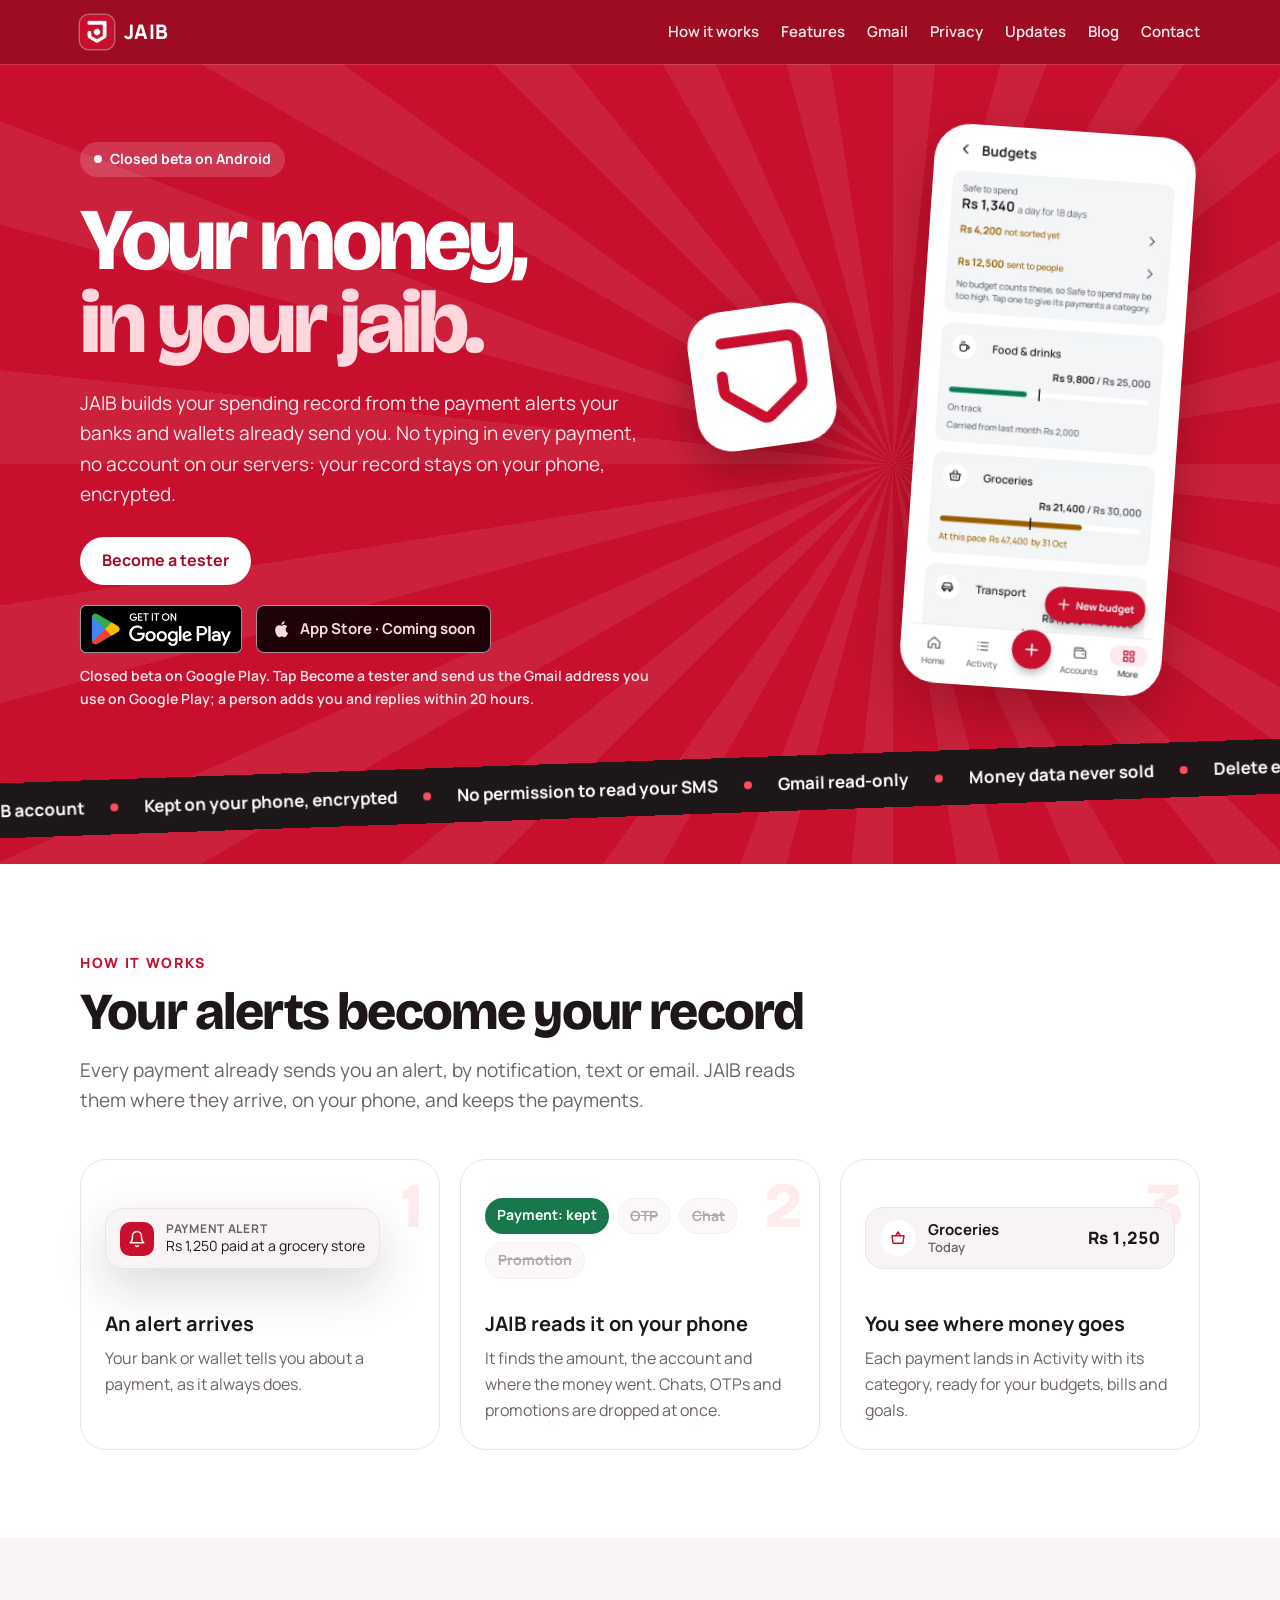
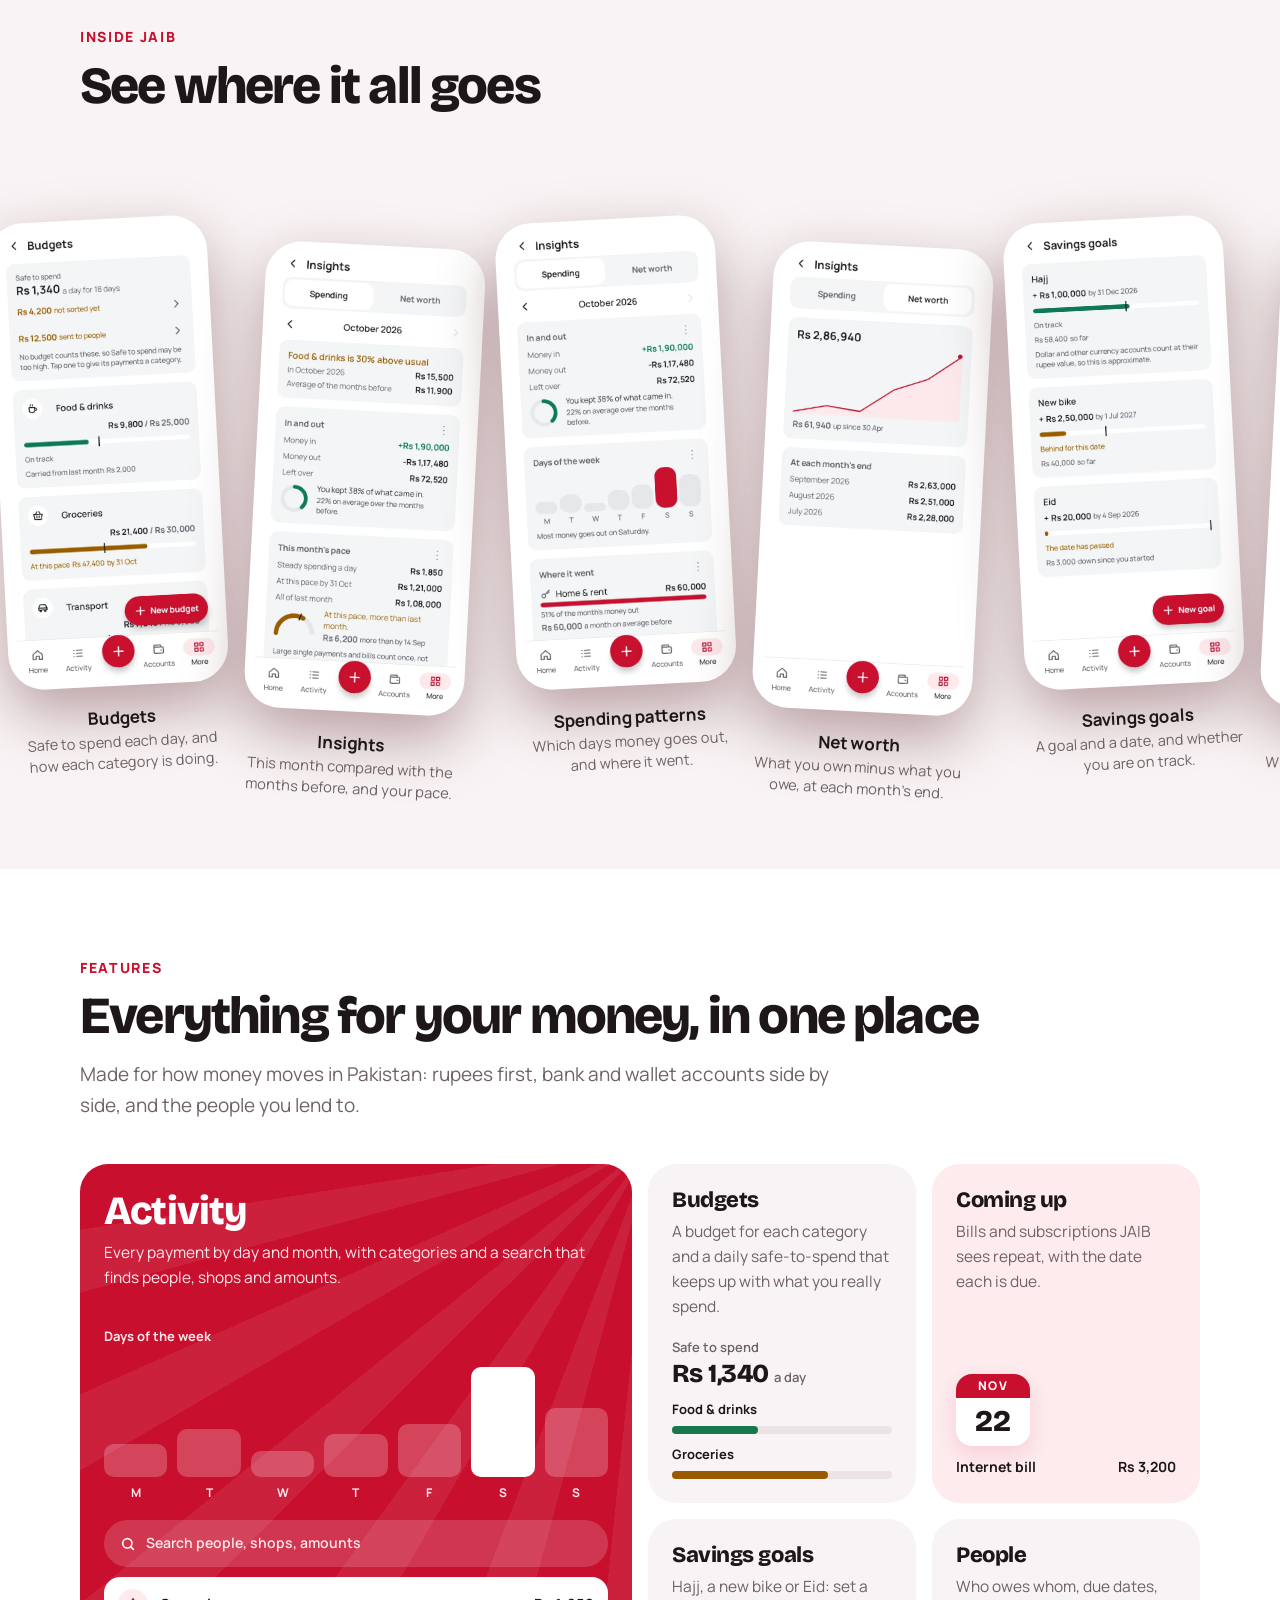
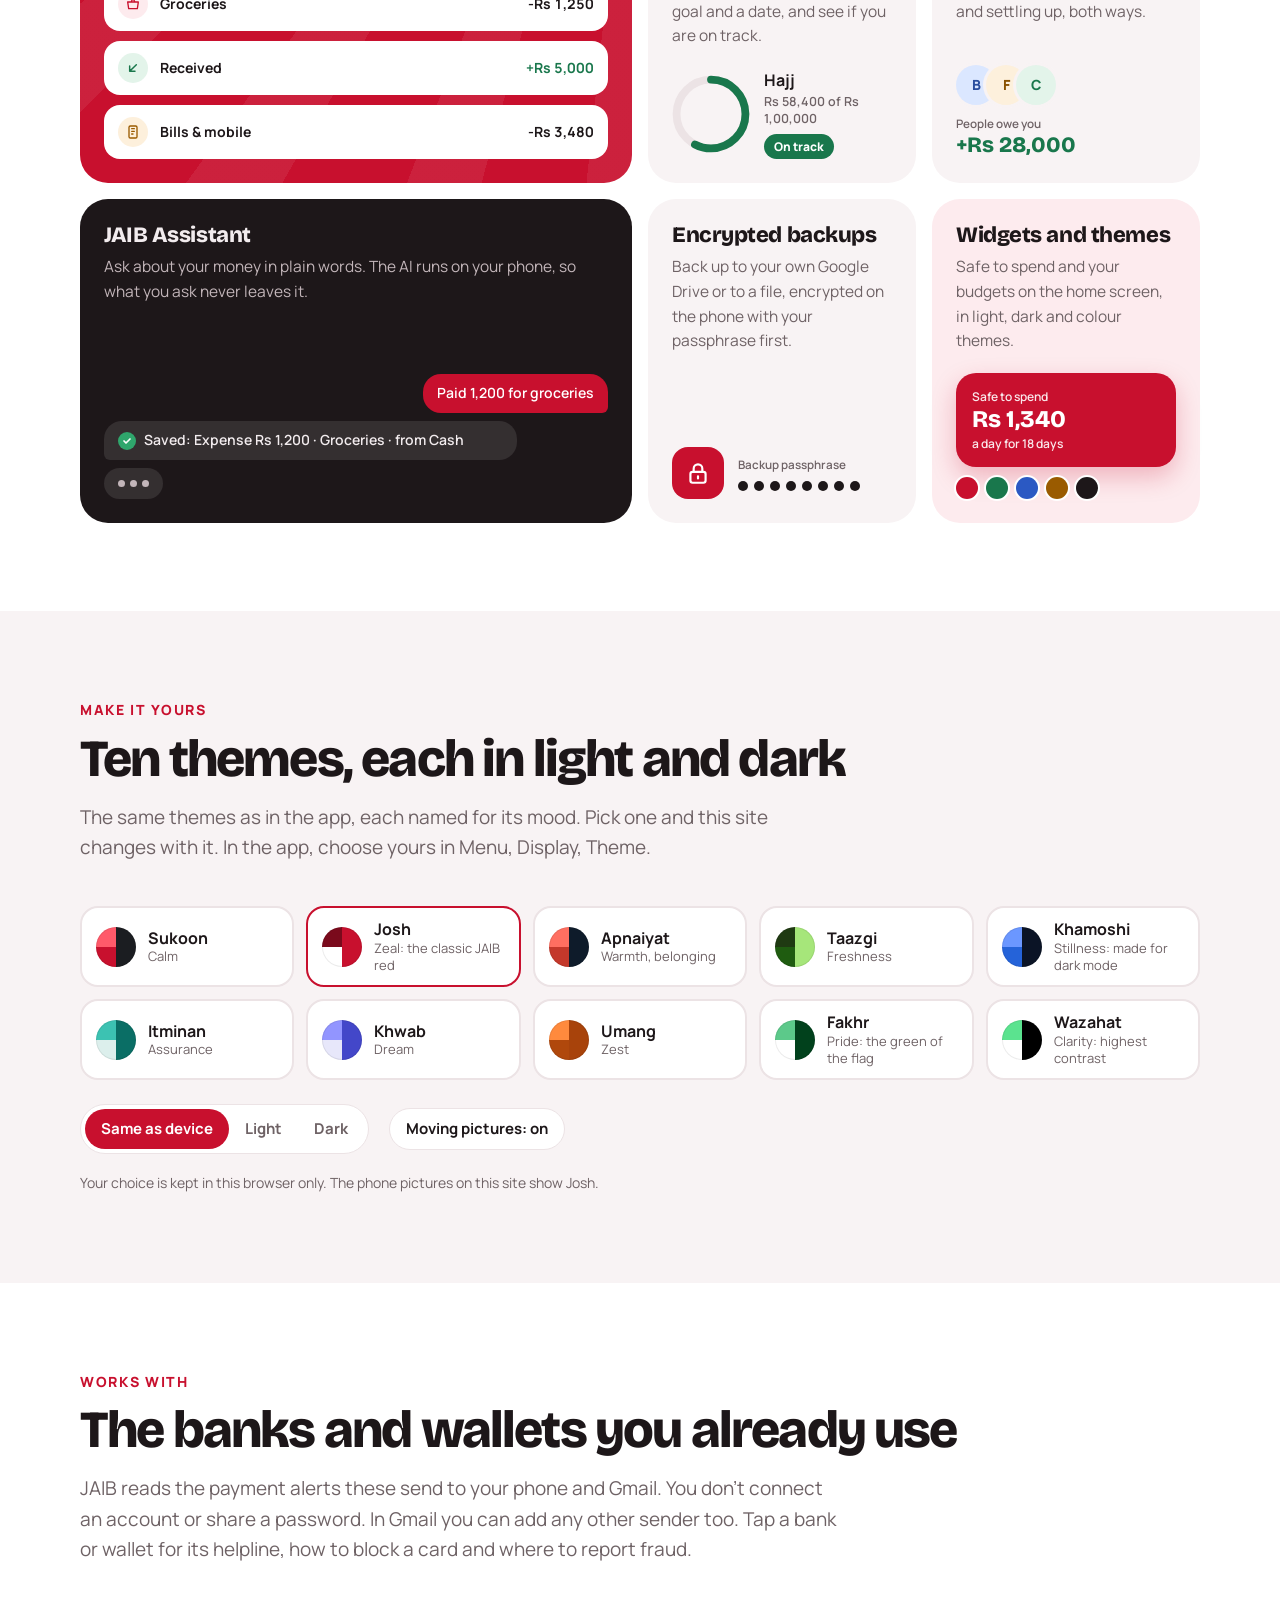
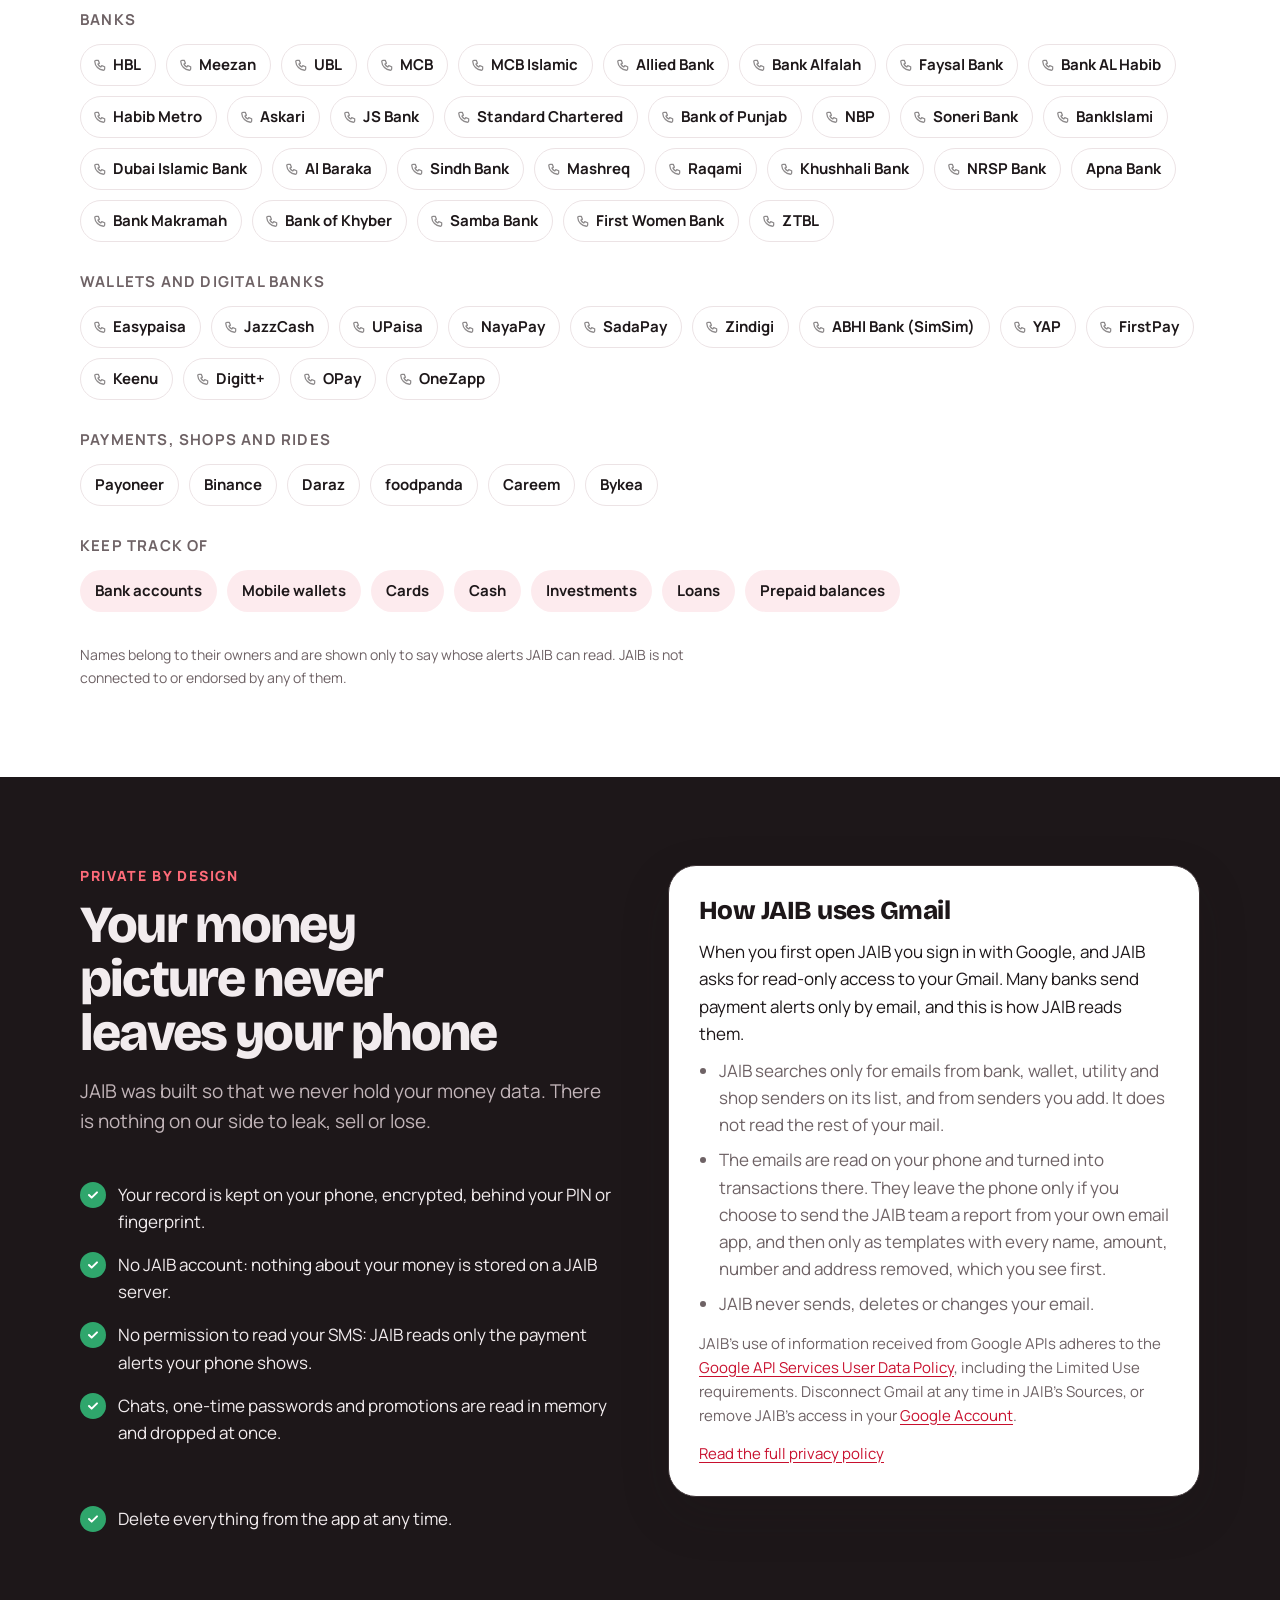
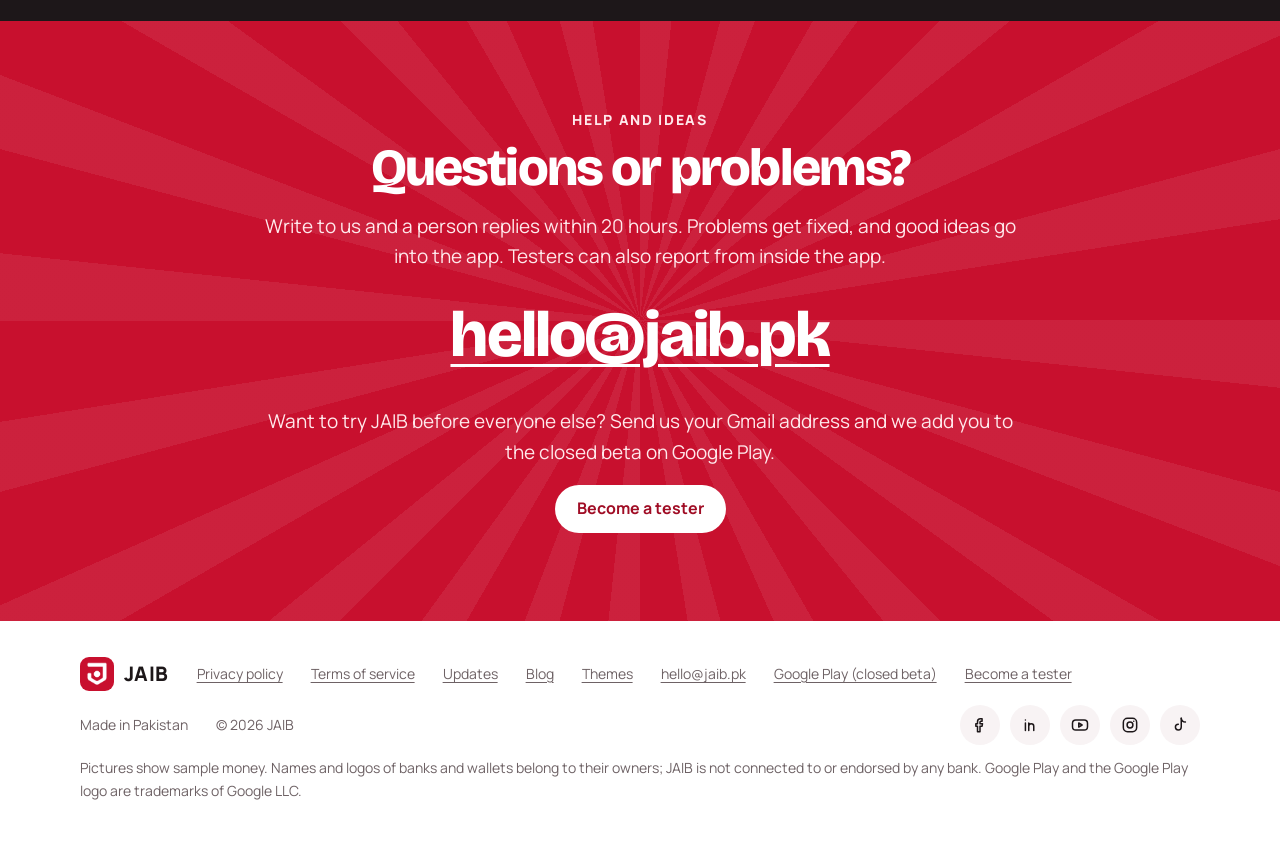
==== commit 3048c00d: "Hero: one button and one still phone screen; a terms of service page at /terms/ Co-Authored-By: Clau" ====
--- a/index.html
+++ b/index.html
@@ -17,7 +17,7 @@
   <link rel="preconnect" href="https://fonts.googleapis.com">
   <link rel="preconnect" href="https://fonts.gstatic.com" crossorigin>
   <link href="https://fonts.googleapis.com/css2?family=Bricolage+Grotesque:opsz,wght@12..96,700..800&family=Manrope:wght@500;600;700;800&display=swap" rel="stylesheet">
-  <link rel="stylesheet" href="/assets/site.css?v=12">
+  <link rel="stylesheet" href="/assets/site.css?v=13">
   <script>
     // .js: gentle motion (fades, the logo, the phone's screens). .motion: big motion too, unless the system asks for less.
     (function (d) {
@@ -61,8 +61,6 @@
             you. No typing in every payment, no account on our servers: your record stays on your phone, encrypted.</p>
           <div class="cta">
             <a class="btn light" href="mailto:hello@jaib.pk?subject=Add%20me%20as%20a%20JAIB%20tester&amp;body=Hi%20JAIB%2C%0D%0A%0D%0APlease%20add%20me%20to%20the%20JAIB%20testers%20list.%0D%0A%0D%0AMy%20Gmail%20address%20on%20Google%20Play%3A%20%0D%0AMy%20phone%20(optional)%3A%20%0D%0A">Become a tester</a>
-            <a class="btn outline" href="#how">See how it works</a>
-            <a class="btn outline" href="/privacy/">Read the privacy policy</a>
           </div>
           <div class="stores">
             <a class="play" href="https://play.google.com/store/apps/details?id=pk.packistan.jaib" rel="noopener" target="_blank"><img src="/assets/google-play-badge.png" alt="Get it on Google Play" width="646" height="250"></a>
@@ -80,10 +78,6 @@
           <div class="phone hero-phone" role="img" aria-label="JAIB on a phone with sample money, showing Budgets, Insights, Savings goals, People and Coming up, and a payment alert being added to Groceries">
             <div class="screen">
               <picture class="scr scr1"><source srcset="/assets/budgets-dark.webp" media="(prefers-color-scheme: dark)"><img src="/assets/budgets-light.webp" alt="" width="540" height="1200" fetchpriority="high"></picture>
-              <picture class="scr scr2"><source srcset="/assets/insights-dark.webp" media="(prefers-color-scheme: dark)"><img src="/assets/insights-light.webp" alt="" width="540" height="1200" loading="lazy" decoding="async"></picture>
-              <picture class="scr scr3"><source srcset="/assets/goals-dark.webp" media="(prefers-color-scheme: dark)"><img src="/assets/goals-light.webp" alt="" width="540" height="1200" loading="lazy" decoding="async"></picture>
-              <picture class="scr scr4"><source srcset="/assets/people-dark.webp" media="(prefers-color-scheme: dark)"><img src="/assets/people-light.webp" alt="" width="540" height="1200" loading="lazy" decoding="async"></picture>
-              <picture class="scr scr5"><source srcset="/assets/coming-up-dark.webp" media="(prefers-color-scheme: dark)"><img src="/assets/coming-up-light.webp" alt="" width="540" height="1200" loading="lazy" decoding="async"></picture>
               <div class="heads-up" aria-hidden="true"><span class="notif-icon"></span><span><b>Payment alert · now</b>Rs 1,250 paid at a grocery store</span></div>
               <div class="snack" aria-hidden="true">Rs 1,250 added to Groceries</div>
             </div>
@@ -434,6 +428,7 @@
     <div class="wrap">
       <a class="mark" href="/"><img src="/assets/logo.png" alt="" width="34" height="34" loading="lazy">JAIB</a>
       <a href="/privacy/">Privacy policy</a>
+      <a href="/terms/">Terms of service</a>
       <a href="/updates/">Updates</a>
       <a href="/blog/">Blog</a>
       <a href="/#themes">Themes</a>
--- a/assets/site.css
+++ b/assets/site.css
@@ -207,7 +207,7 @@
 .pocket-line { fill: none; stroke: var(--mark); stroke-width: 20; stroke-linecap: round; stroke-linejoin: round; }
 .pocket-coin { fill: var(--mark); }
 
-/* the phone: its screens take turns, an alert drops in, and a note says where the payment went */
+/* the phone: one still screen, an alert drops in, and a note says where the payment went */
 .hero-phone { position: absolute; right: 4%; top: 18px; width: var(--pw); transform: rotate(4deg); }
 .phone { border-radius: 36px; padding: 9px; background: var(--phone); box-shadow: var(--phone-shadow); }
 .phone img { border-radius: 28px; width: 100%; height: auto; }
@@ -215,14 +215,6 @@
 .screen .scr { position: absolute; inset: 0; opacity: 0; }
 .screen .scr img { border-radius: 0; width: 100%; height: 100%; object-fit: cover; }
 .screen .scr1 { opacity: 1; }
-.js .screen .scr { animation: screens 20s ease-in-out infinite both; }
-.js .screen .scr2 { animation-delay: 4s; }
-.js .screen .scr3 { animation-delay: 8s; }
-.js .screen .scr4 { animation-delay: 12s; }
-.js .screen .scr5 { animation-delay: 16s; }
-@keyframes screens { 0% { opacity: 0; } 3%, 20% { opacity: 1; } 23%, 100% { opacity: 0; } }
-.js .screen .scr1 { animation-name: screens-first; }
-@keyframes screens-first { 0%, 20% { opacity: 1; } 23%, 97% { opacity: 0; } 100% { opacity: 1; } }
 .heads-up {
   position: absolute; z-index: 2; left: 3.5cqw; right: 3.5cqw; top: 3.5cqw;
   display: flex; gap: 3.5cqw; align-items: center;
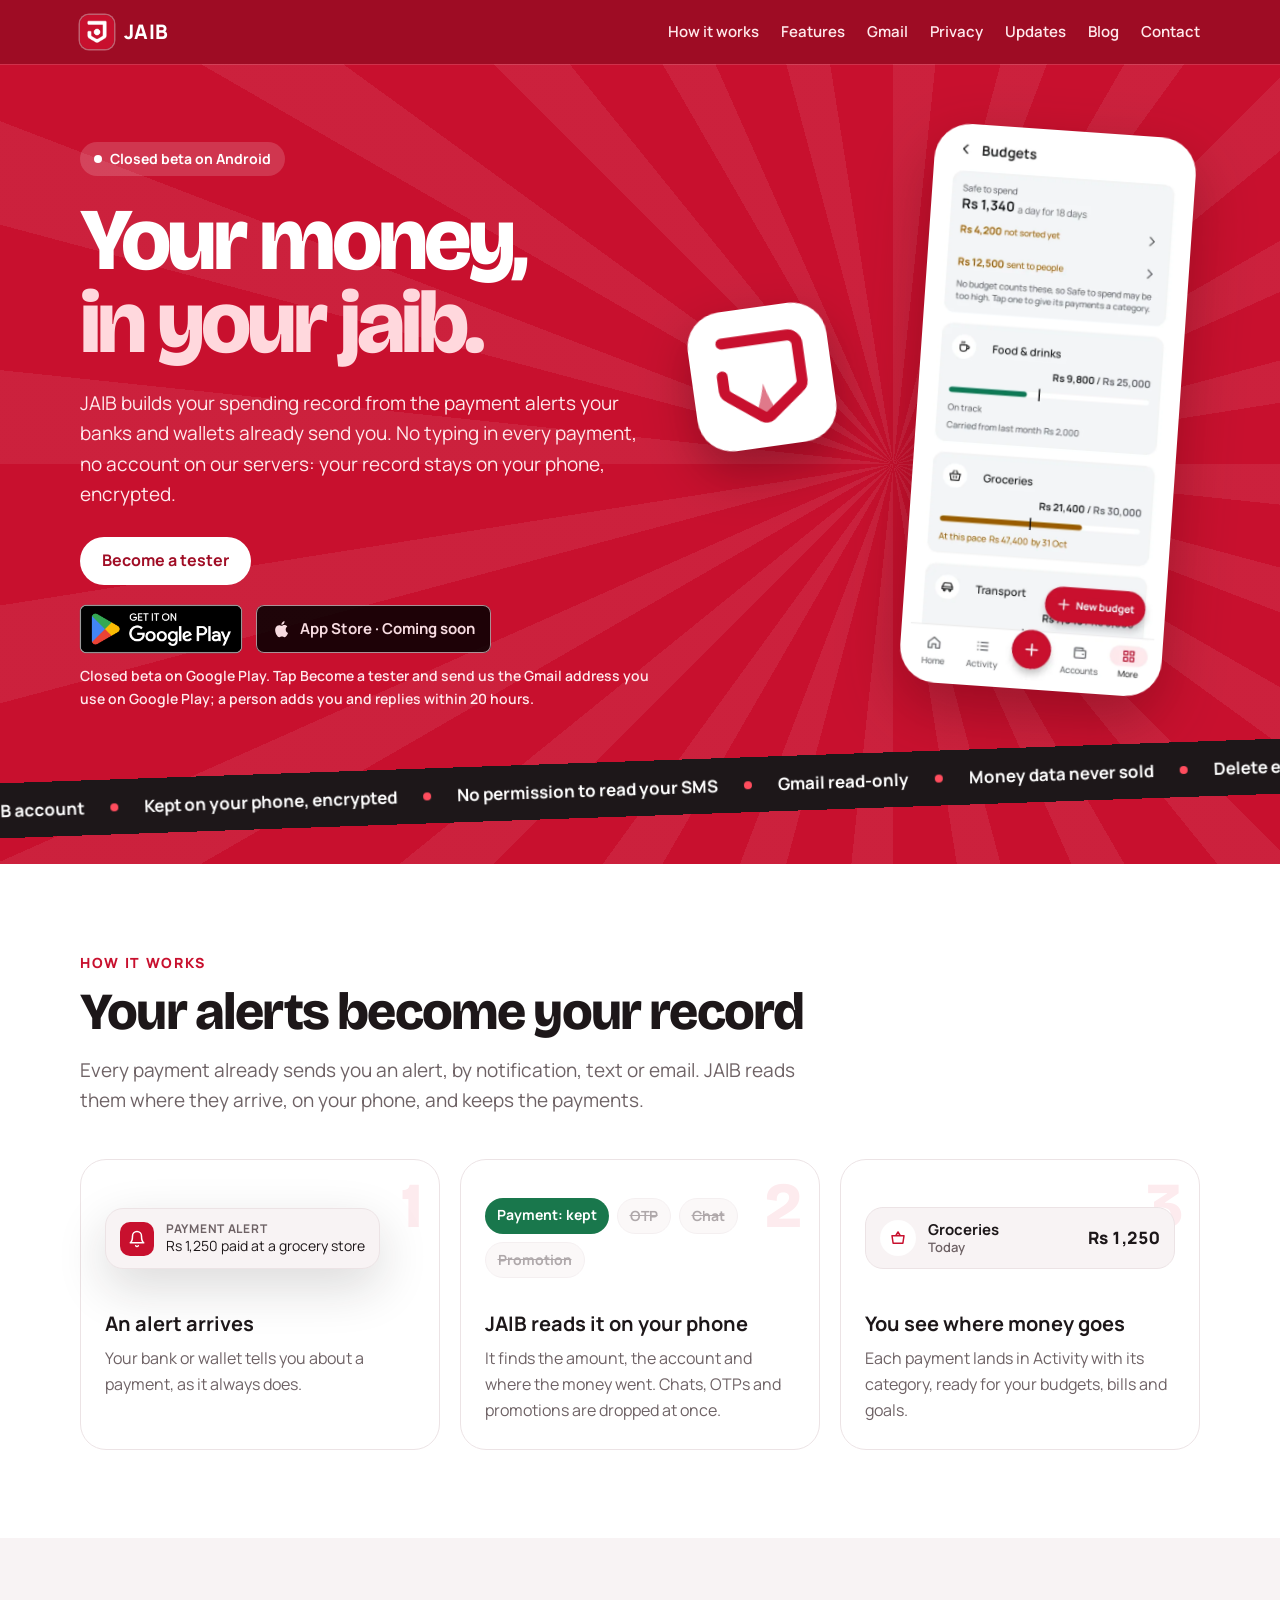
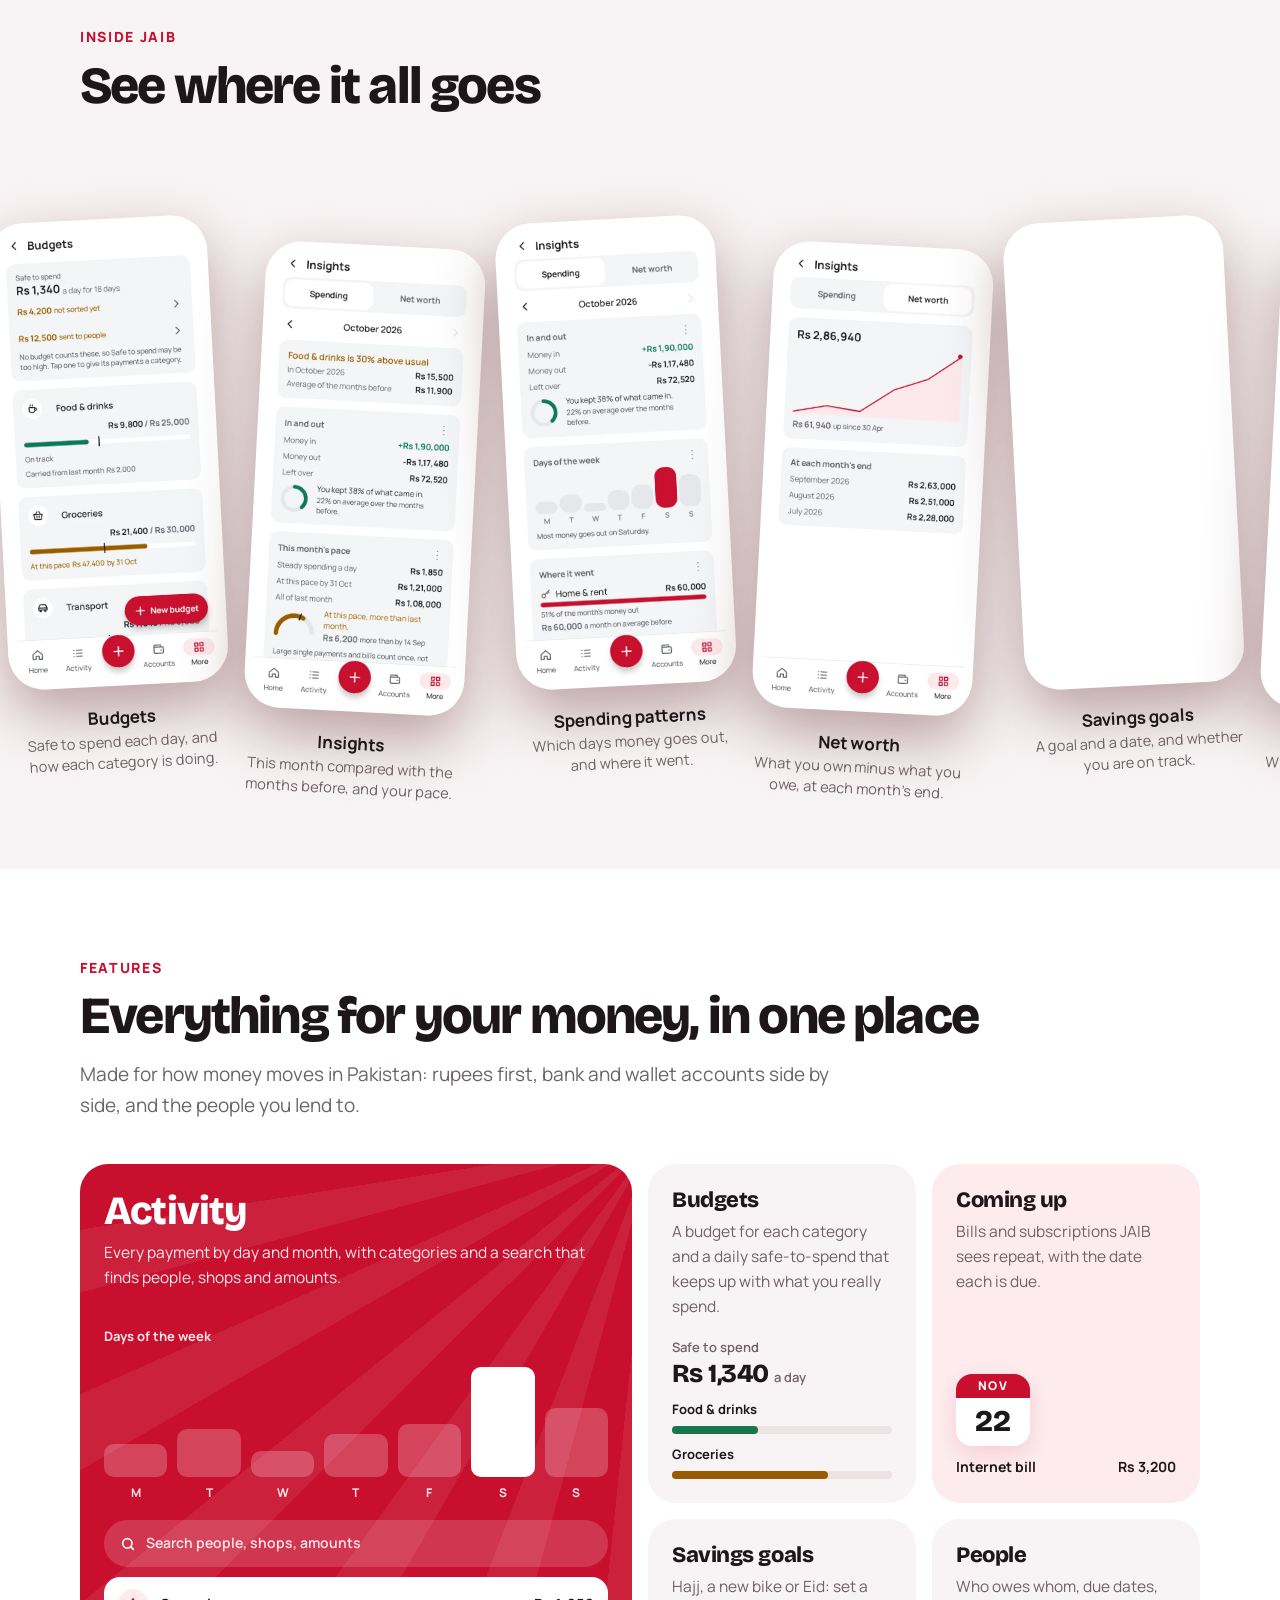
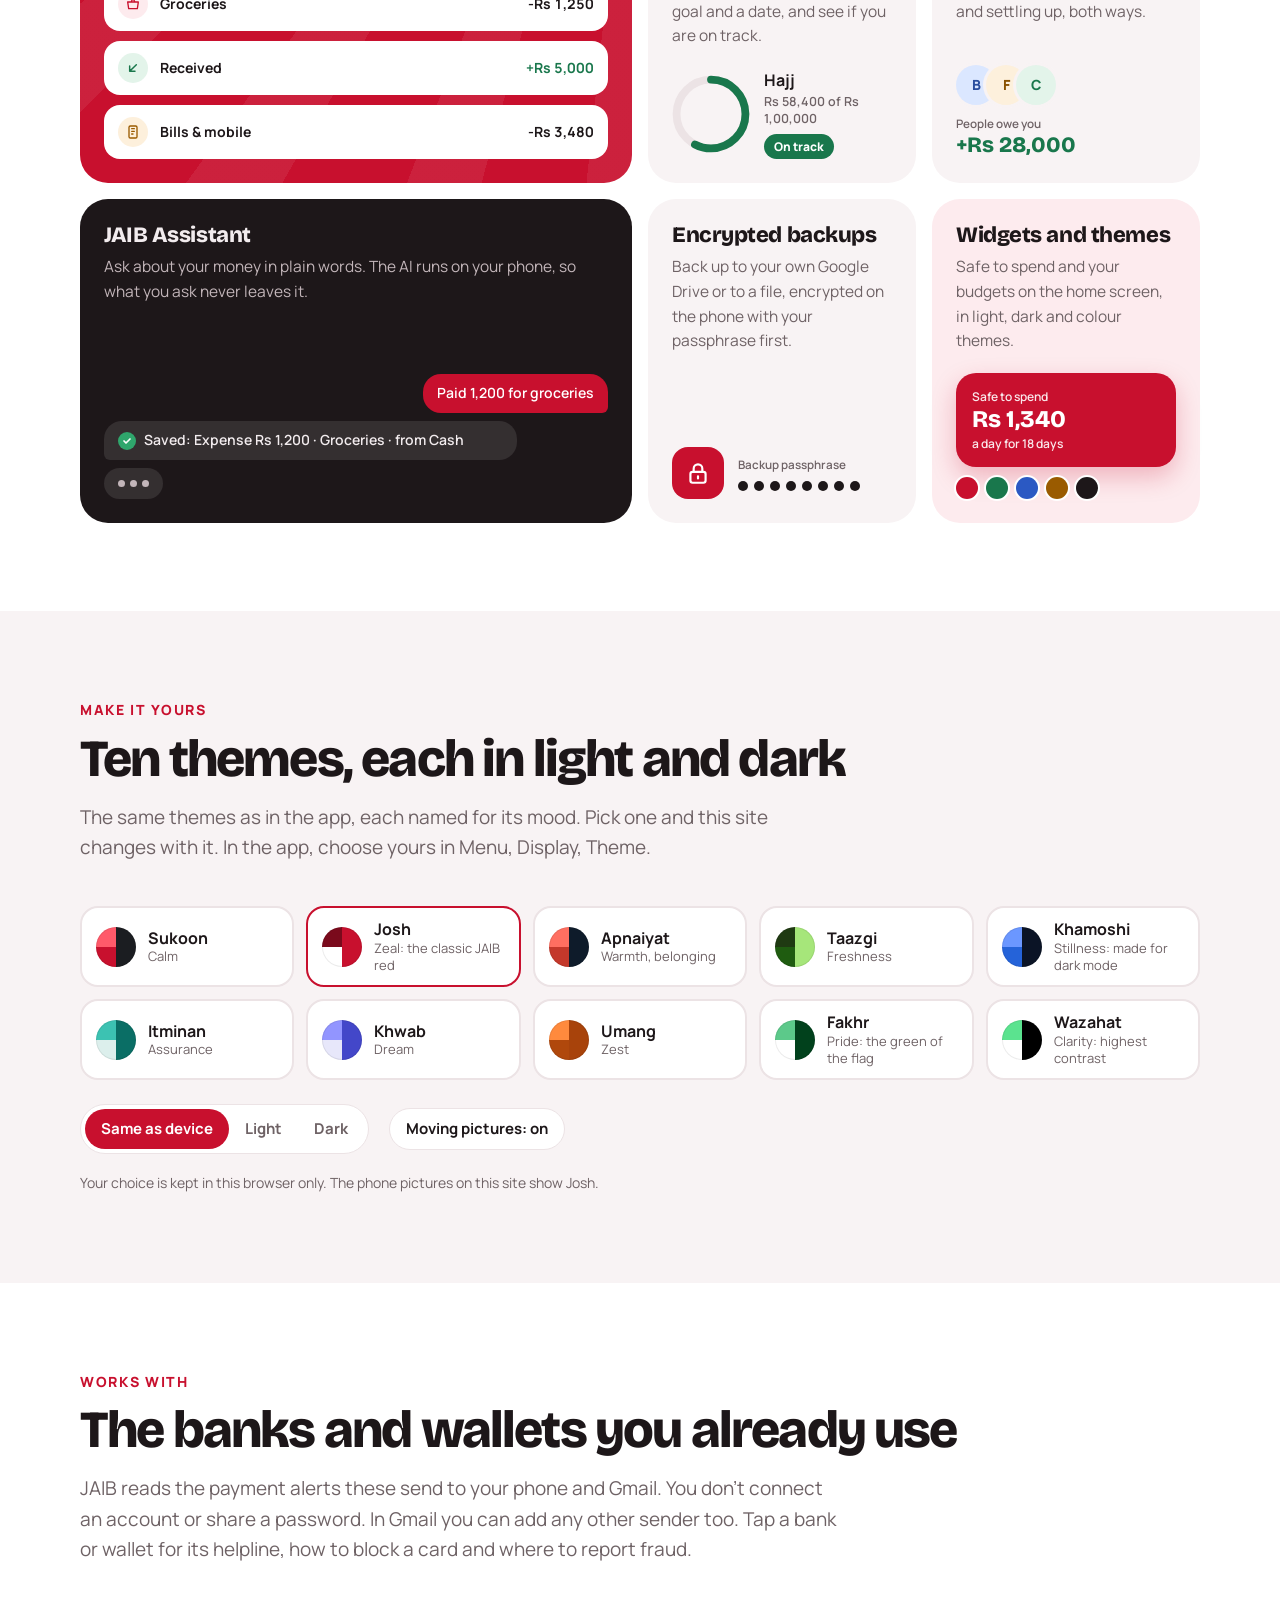
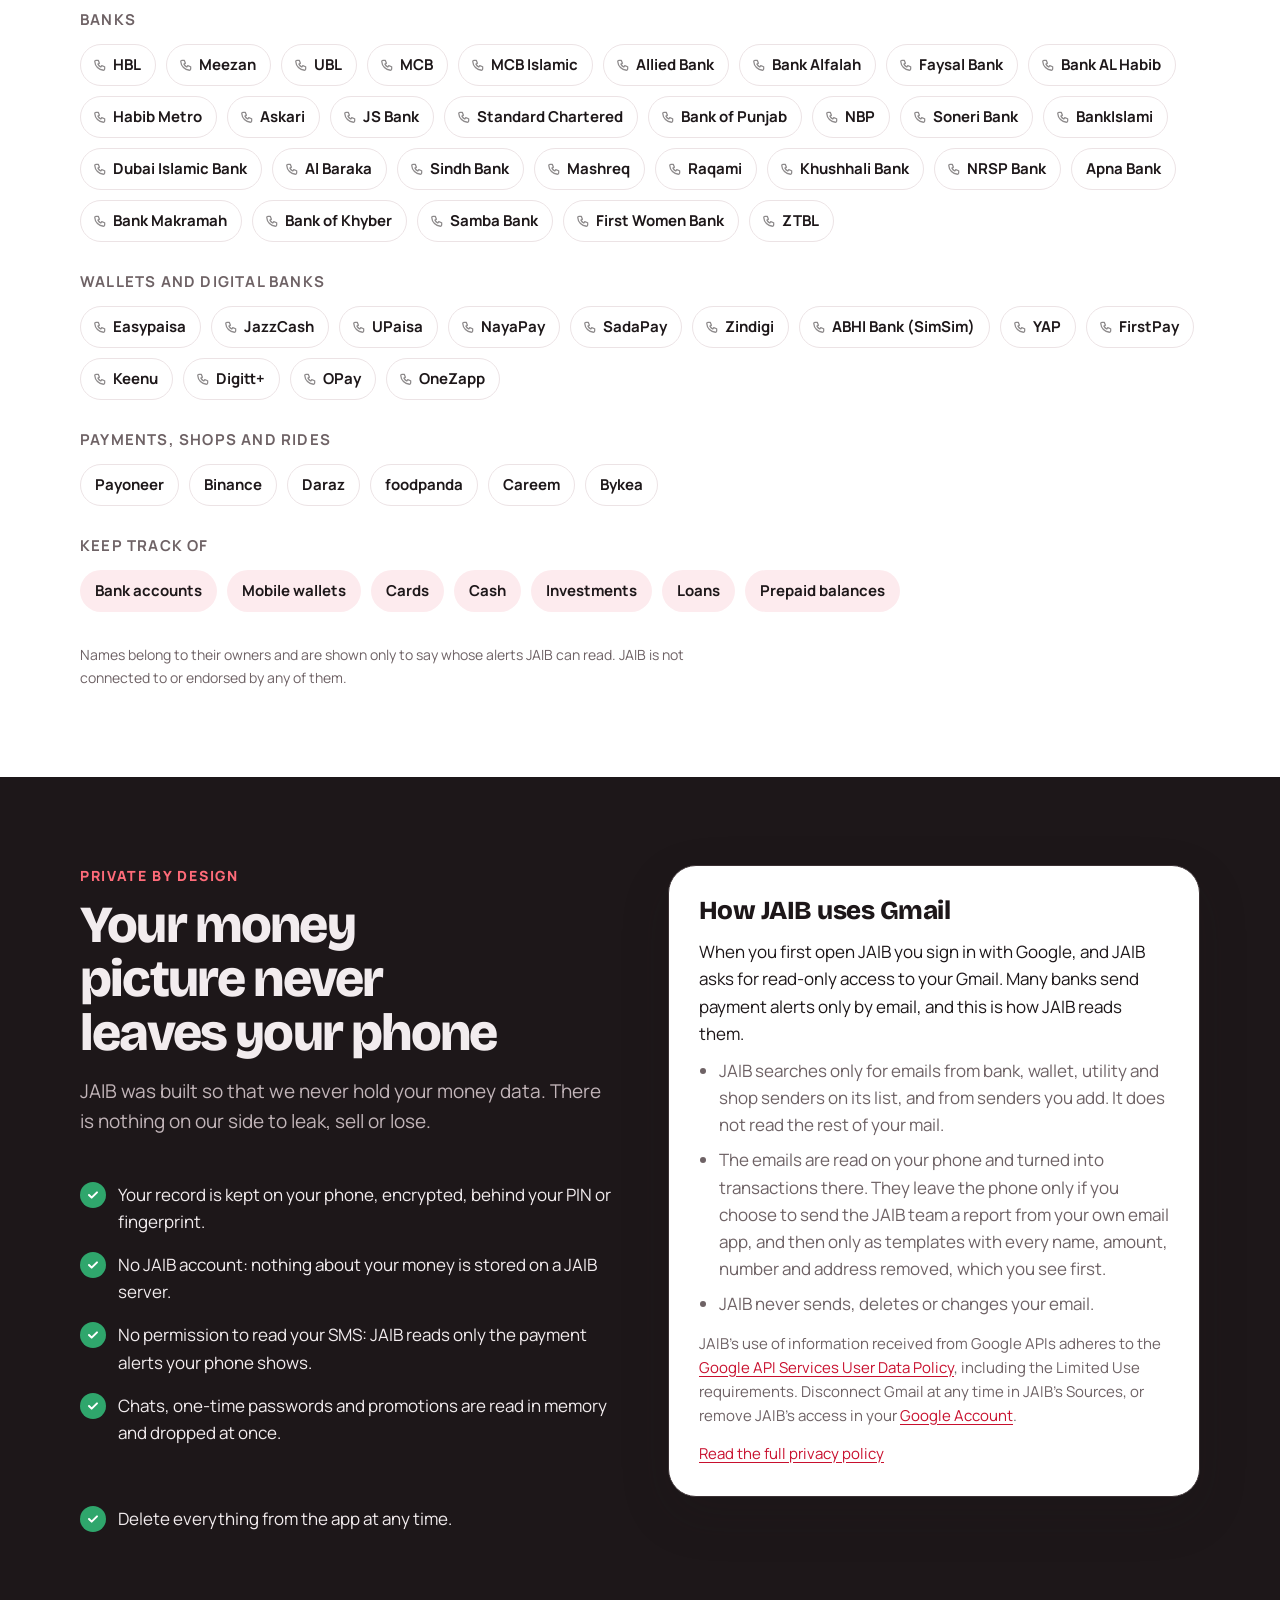
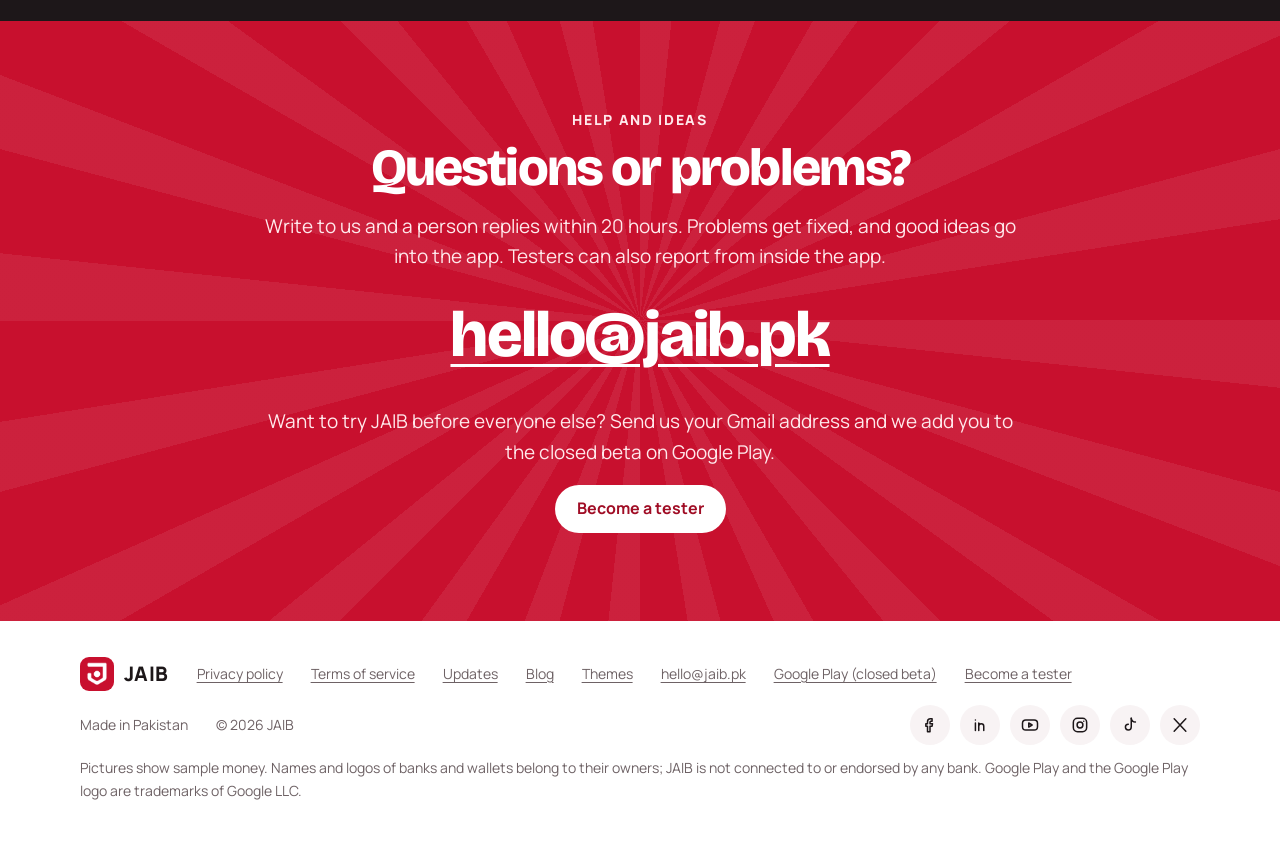
==== commit 6f62e92d: "X (@jaibpk) in the footer beside Facebook, LinkedIn, YouTube, Instagram and TikTok; blog posts can l" ====
--- a/index.html
+++ b/index.html
@@ -443,6 +443,7 @@
         <a href="https://www.youtube.com/@jaibapp" rel="me noopener" target="_blank" aria-label="JAIB on YouTube"><svg viewBox="0 0 24 24" fill="none" stroke="currentColor" stroke-width="1.8" stroke-linecap="round" stroke-linejoin="round" aria-hidden="true"><rect x="3" y="6" width="18" height="12" rx="4"/><path d="M10.5 9.5l4 2.5-4 2.5z"/></svg></a>
         <a href="https://www.instagram.com/jaibpk/" rel="me noopener" target="_blank" aria-label="JAIB on Instagram"><svg viewBox="0 0 24 24" fill="none" stroke="currentColor" stroke-width="1.8" stroke-linecap="round" stroke-linejoin="round" aria-hidden="true"><rect x="4" y="4" width="16" height="16" rx="5"/><circle cx="12" cy="12" r="3.5"/><path d="M16.5 7.5v.01"/></svg></a>
         <a href="https://www.tiktok.com/@jaibpk" rel="me noopener" target="_blank" aria-label="JAIB on TikTok"><svg viewBox="0 0 24 24" fill="none" stroke="currentColor" stroke-width="1.8" stroke-linecap="round" stroke-linejoin="round" aria-hidden="true"><path d="M13.5 4v10.5a3.5 3.5 0 11-3.5-3.5"/><path d="M13.5 4c.4 2.6 2.4 4.4 5 4.5"/></svg></a>
+        <a href="https://x.com/jaibpk" rel="me noopener" target="_blank" aria-label="JAIB on X"><svg viewBox="0 0 24 24" fill="none" stroke="currentColor" stroke-width="1.8" stroke-linecap="round" stroke-linejoin="round" aria-hidden="true"><path d="M5 4.5l14 15M19 4.5L5 19.5"/></svg></a>
       </nav>
       <span class="legal">Pictures show sample money. Names and logos of banks and wallets belong to their owners; JAIB is
         not connected to or endorsed by any bank. Google Play and the Google Play logo are trademarks of Google LLC.</span>
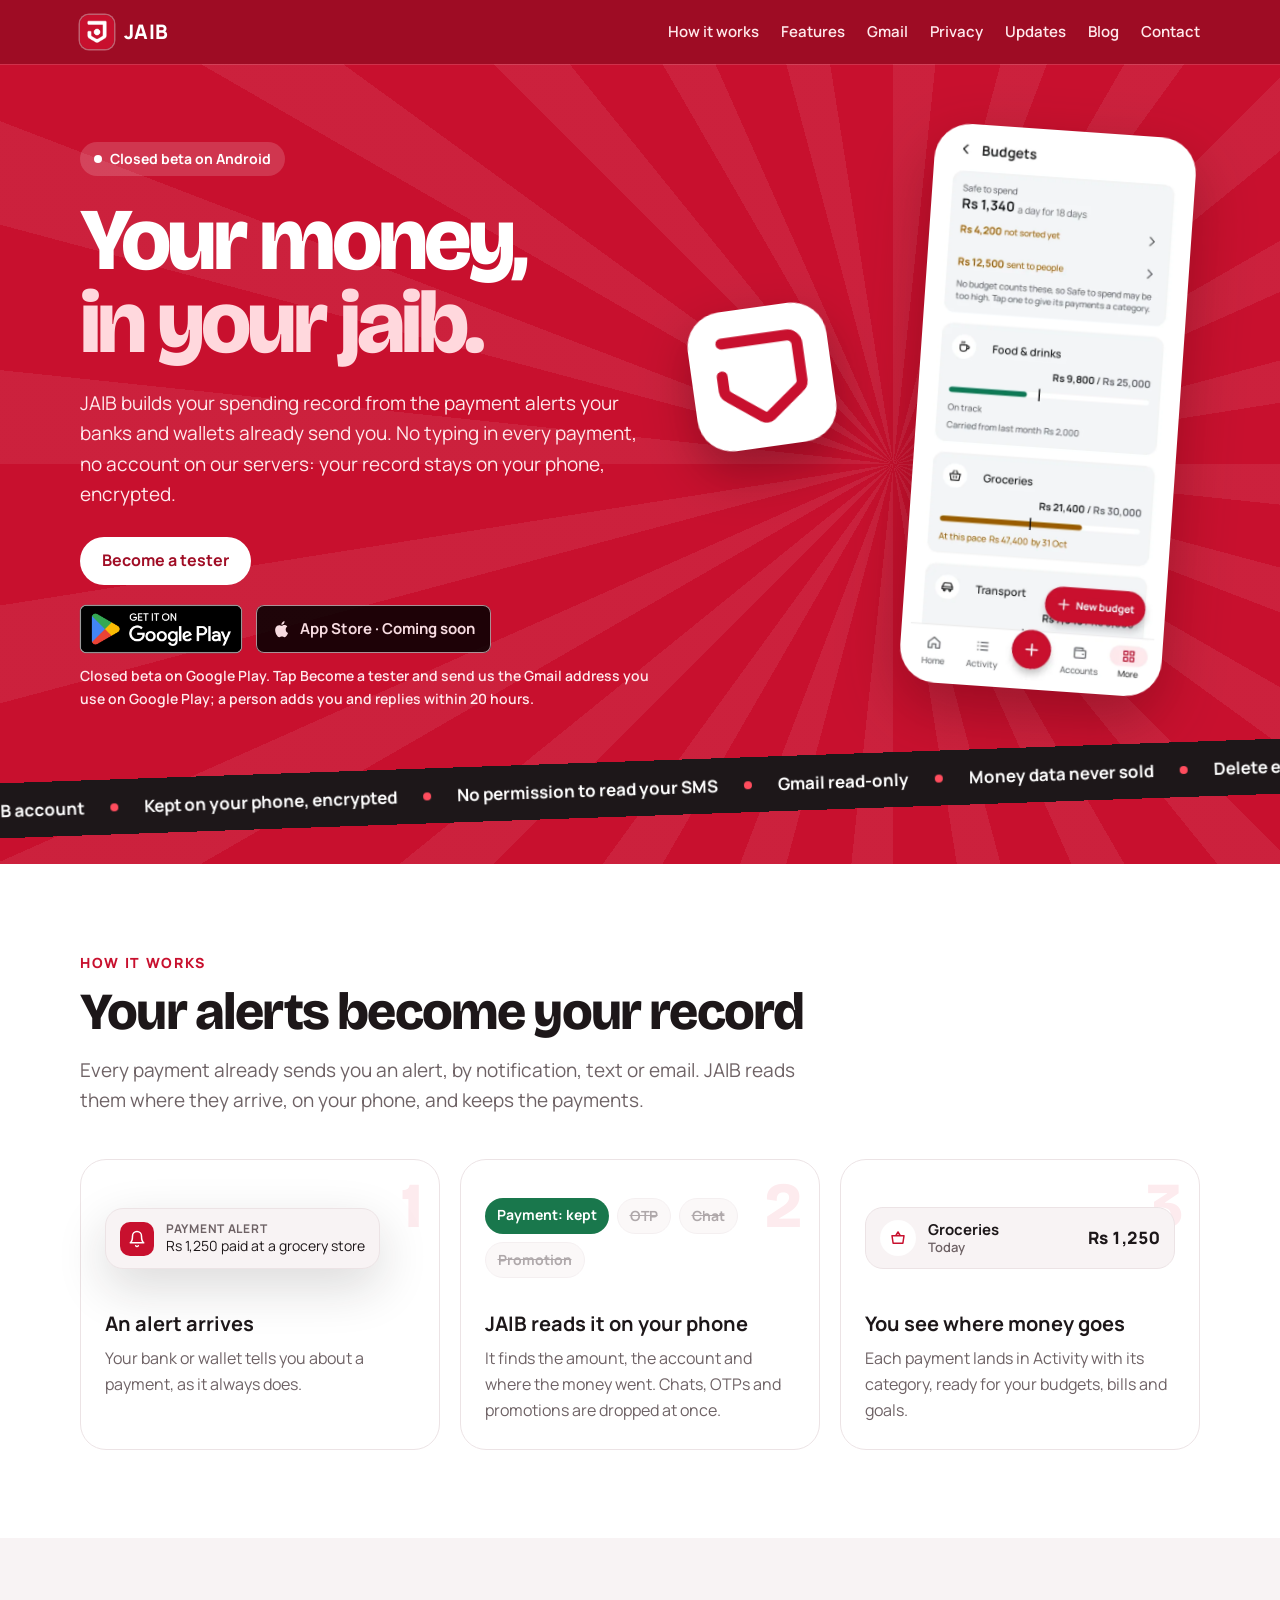
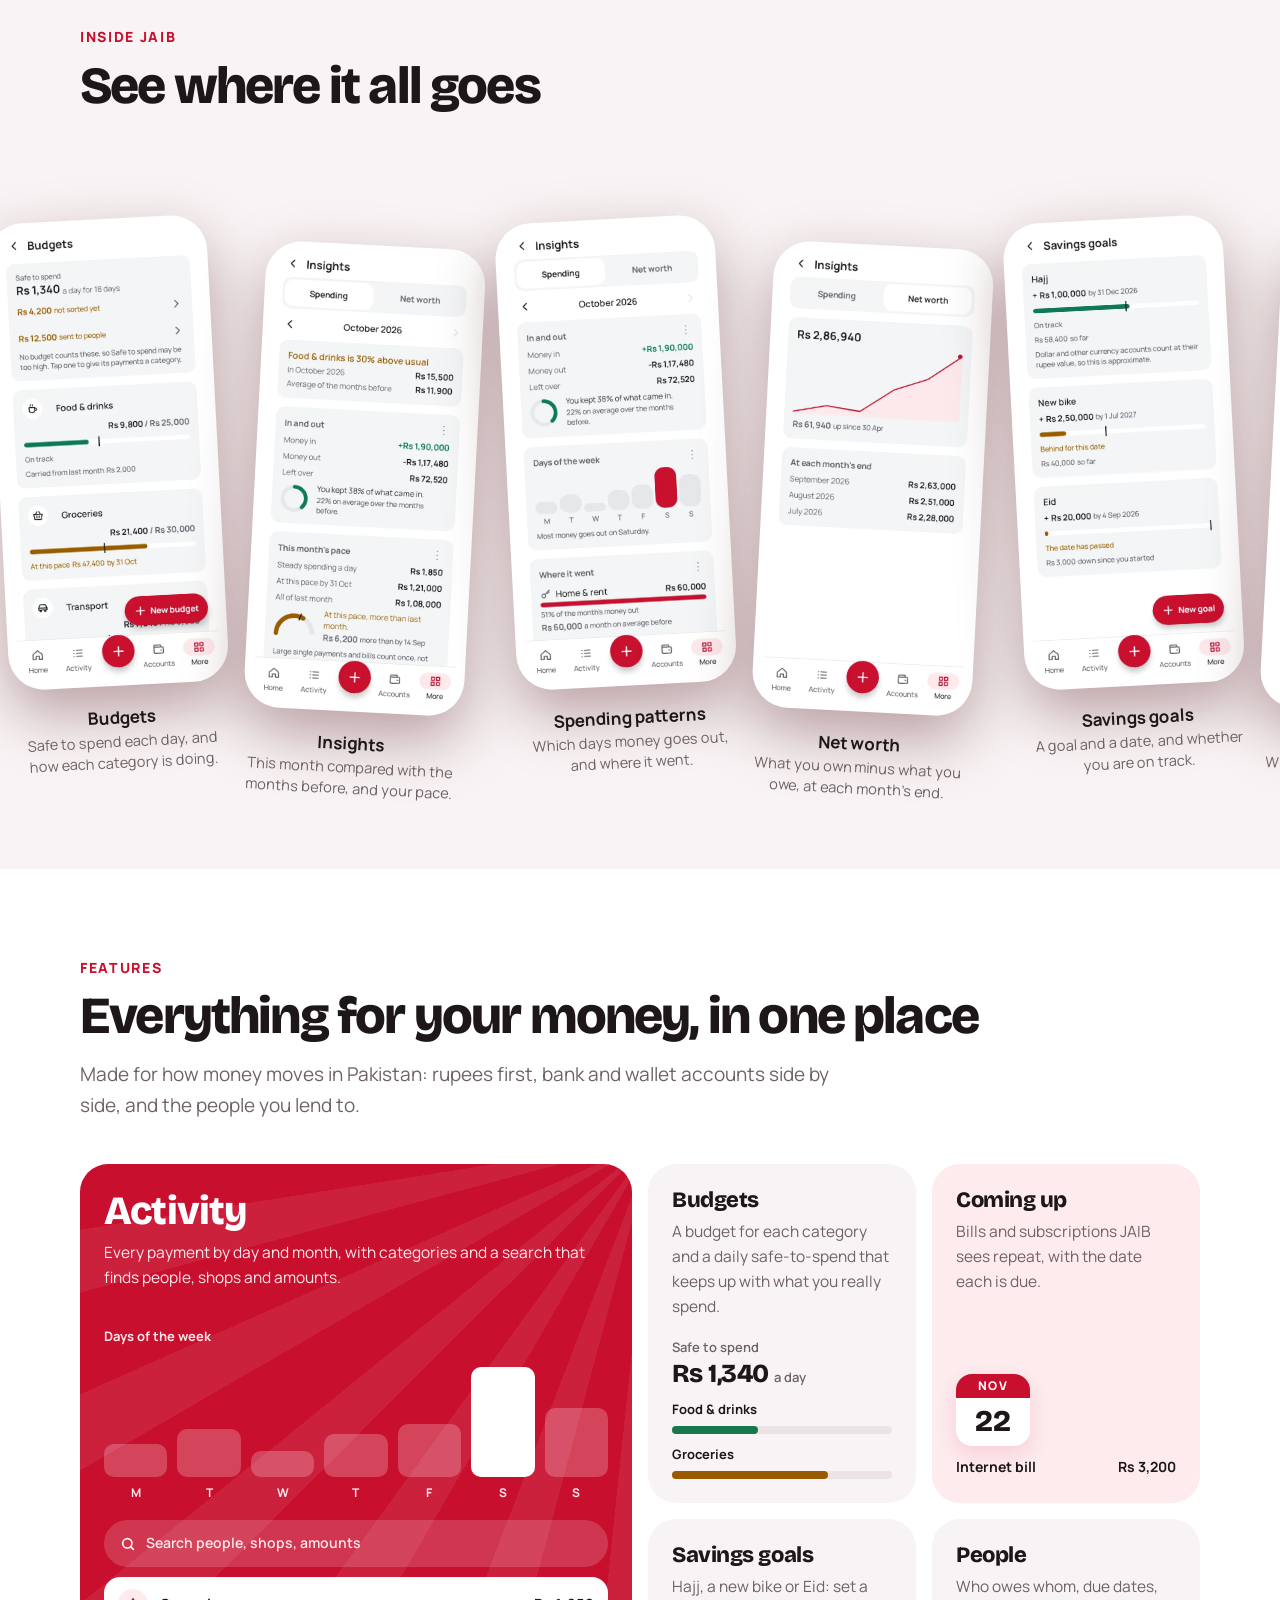
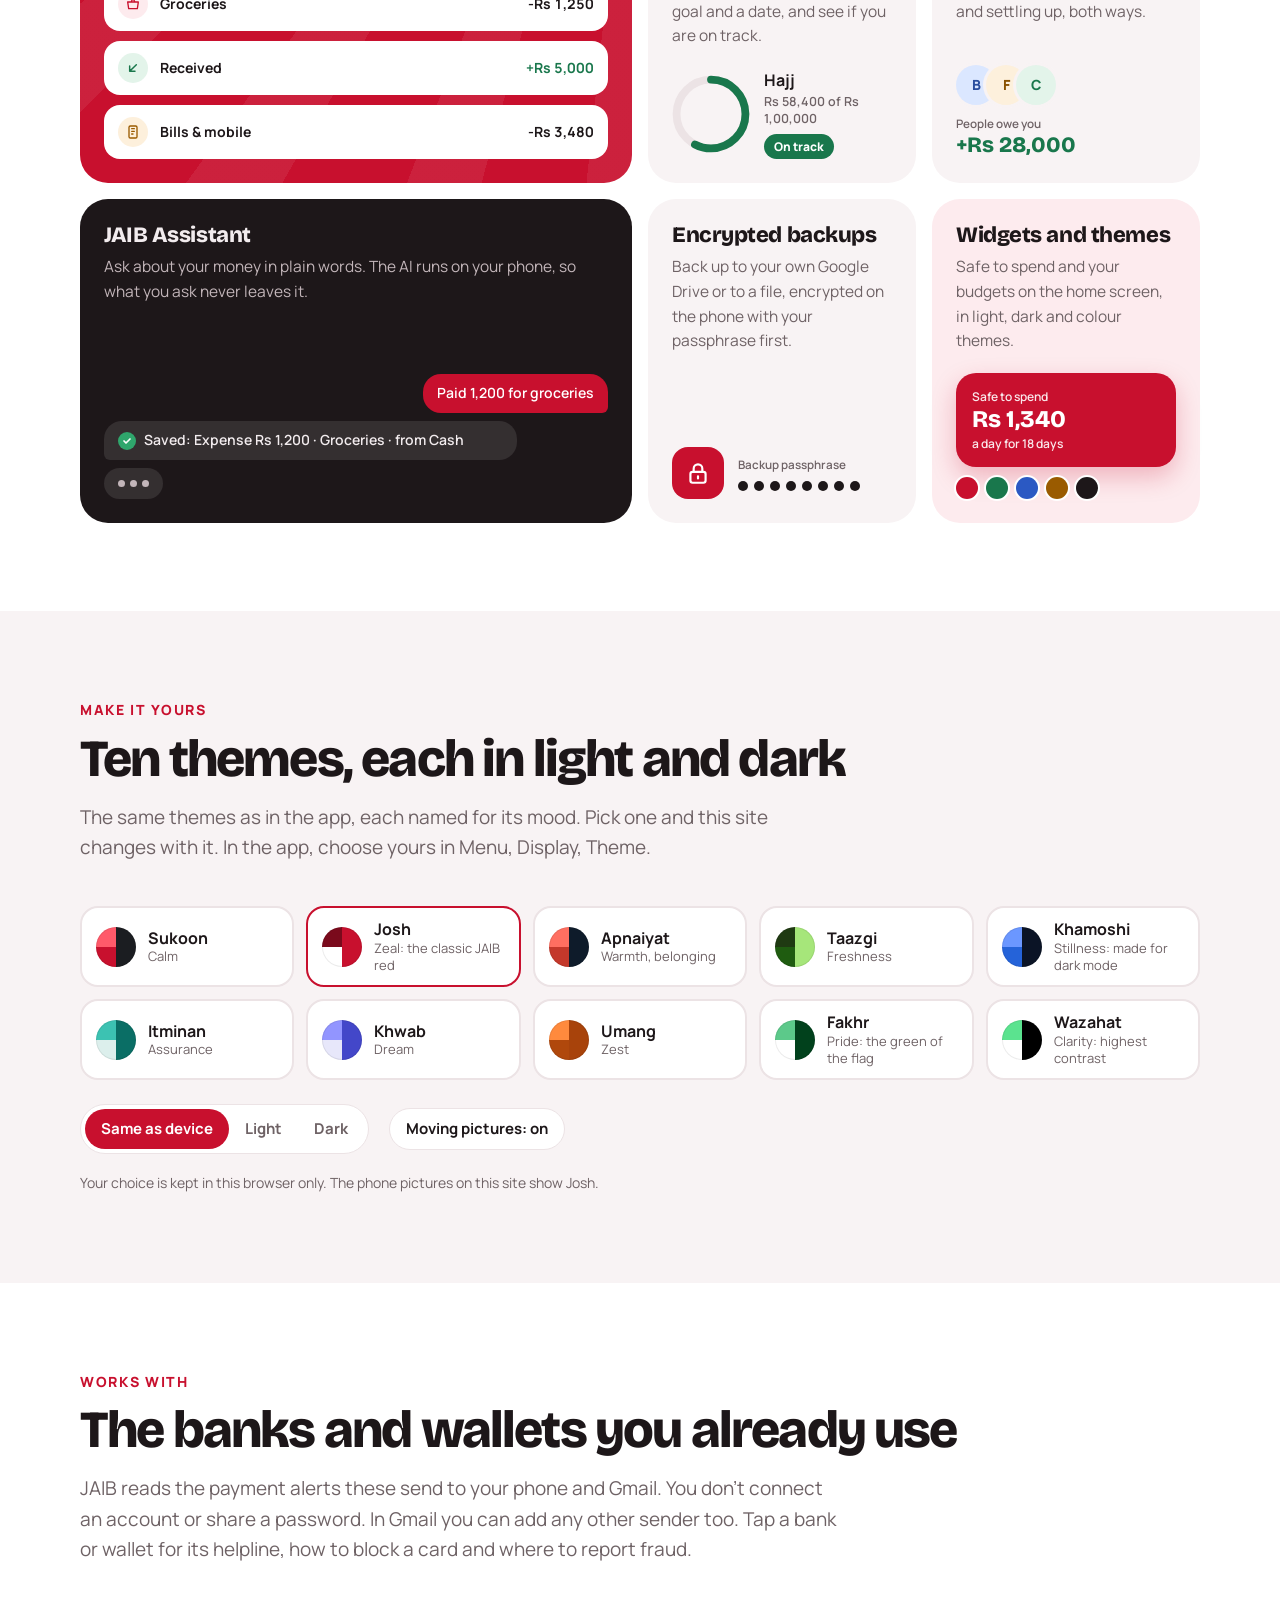
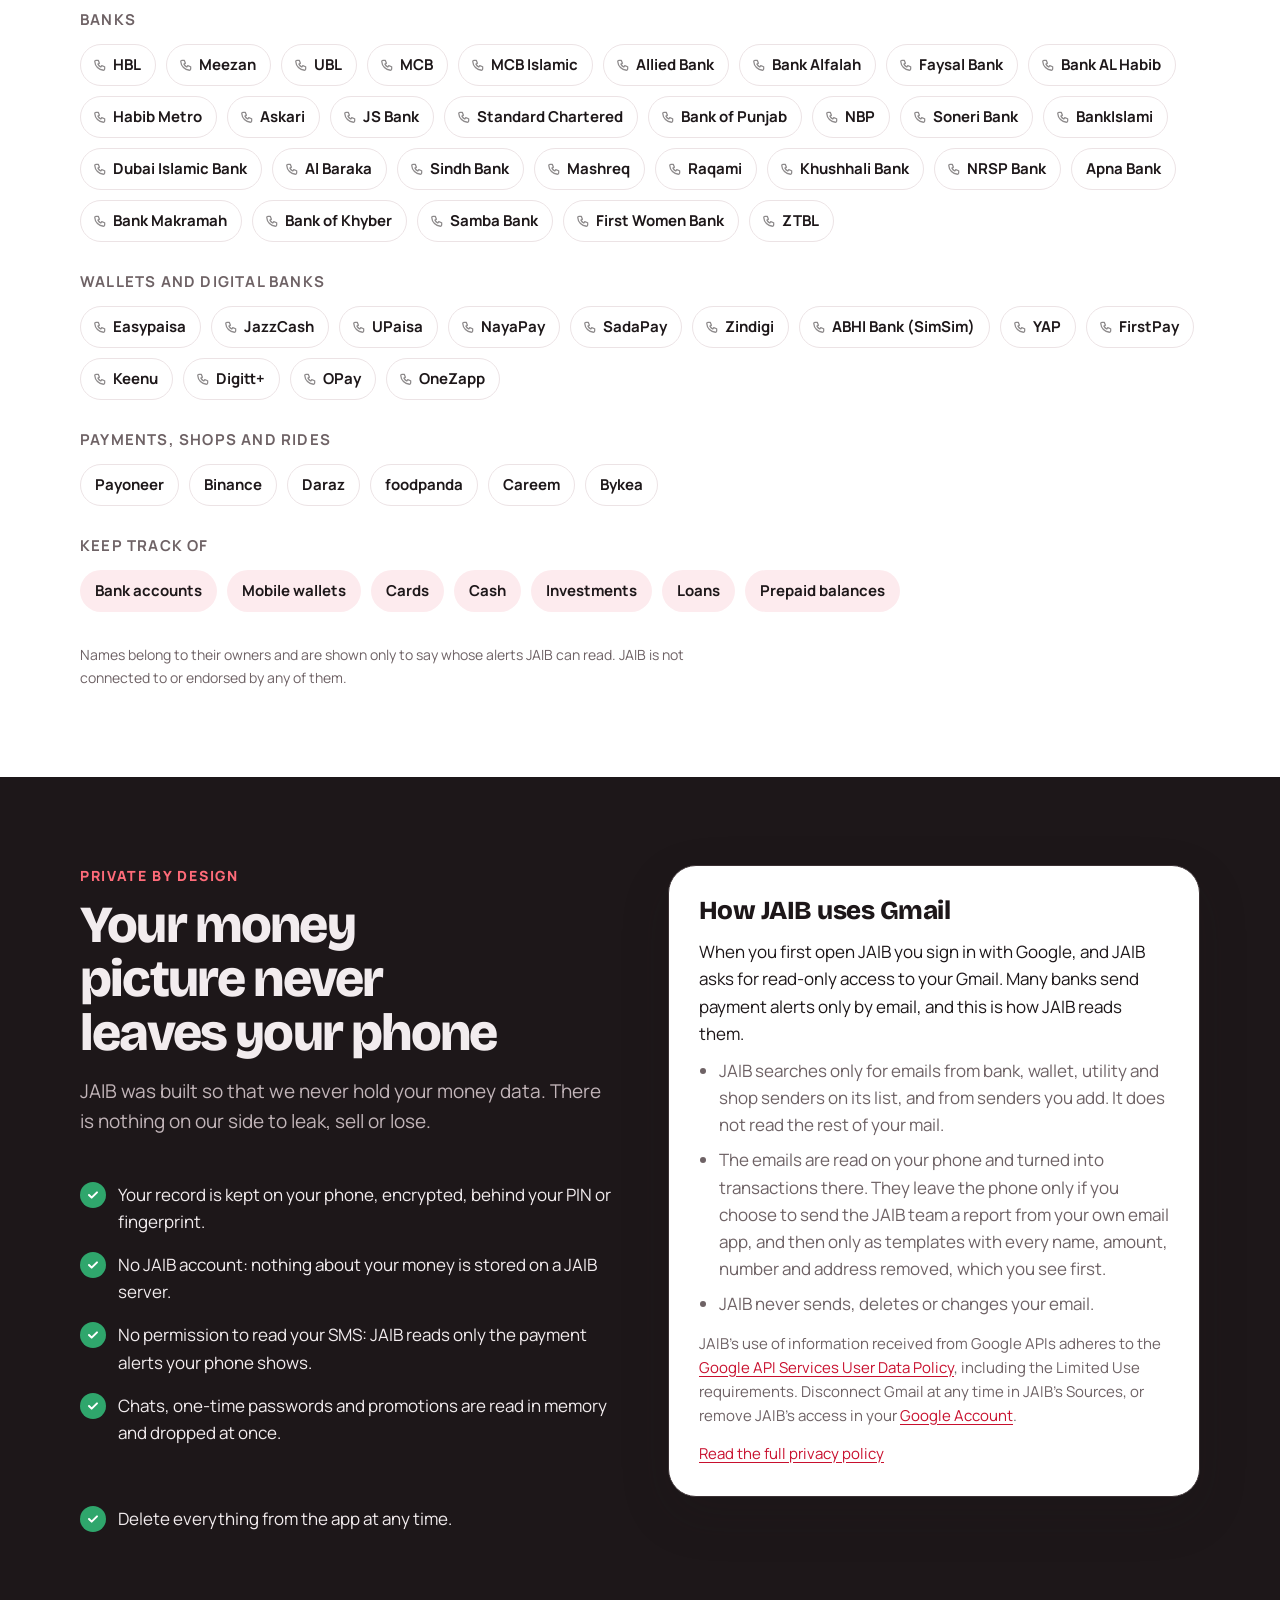
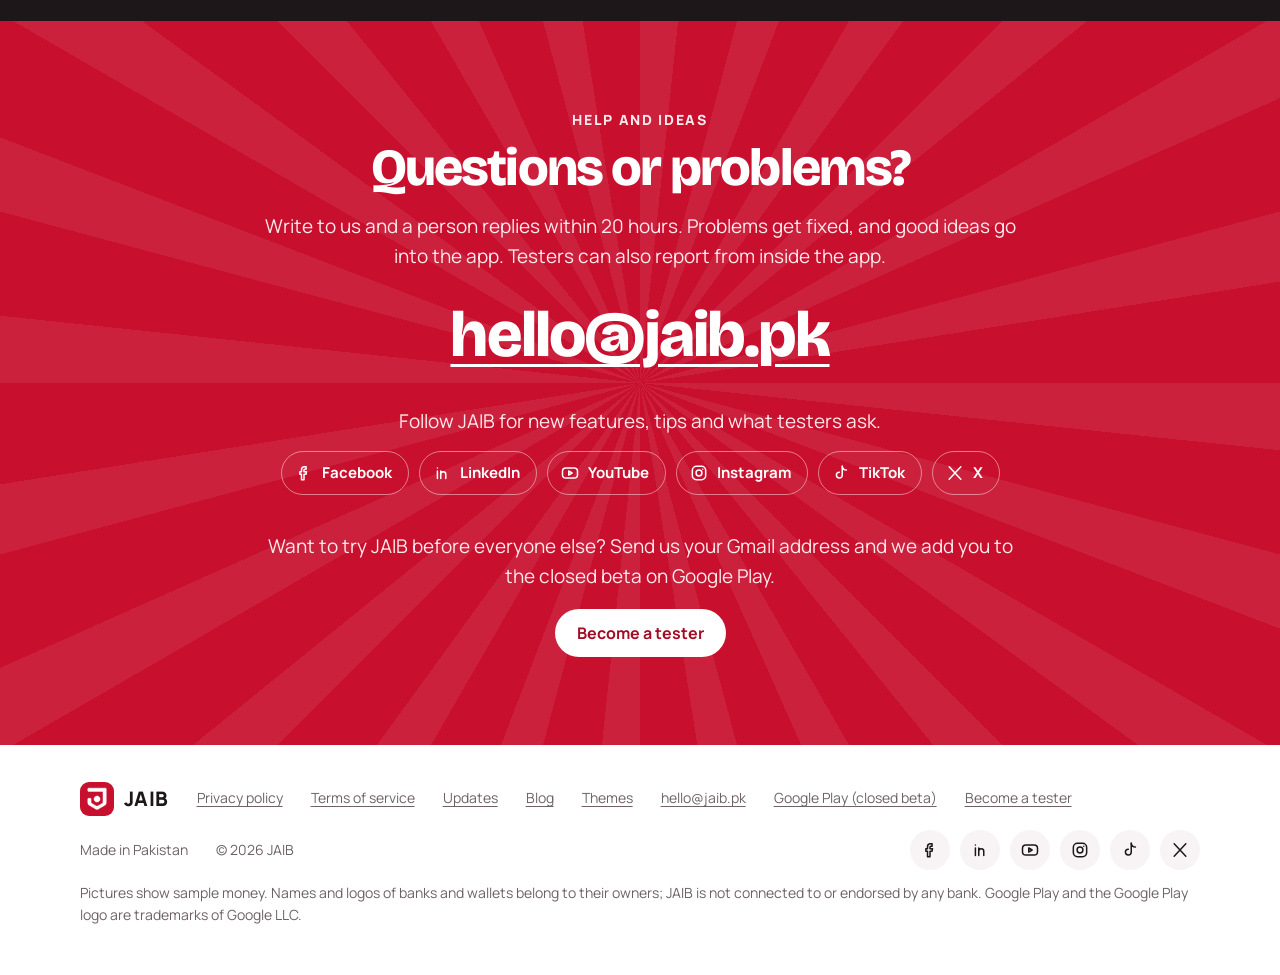
==== commit 99fba956: "Follow JAIB: all six accounts by name in the contact section, and as Organization sameAs links (jaib" ====
--- a/index.html
+++ b/index.html
@@ -17,7 +17,11 @@
   <link rel="preconnect" href="https://fonts.googleapis.com">
   <link rel="preconnect" href="https://fonts.gstatic.com" crossorigin>
   <link href="https://fonts.googleapis.com/css2?family=Bricolage+Grotesque:opsz,wght@12..96,700..800&family=Manrope:wght@500;600;700;800&display=swap" rel="stylesheet">
-  <link rel="stylesheet" href="/assets/site.css?v=13">
+  <link rel="stylesheet" href="/assets/site.css?v=14">
+  <script type="application/ld+json">
+  {"@context":"https://schema.org","@type":"Organization","name":"JAIB","url":"https://jaib.pk/","logo":"https://jaib.pk/assets/logo.png","email":"hello@jaib.pk",
+   "sameAs":["https://www.facebook.com/people/JAIB/61596306664204/","https://www.linkedin.com/company/145438013/","https://www.youtube.com/@jaibapp","https://www.instagram.com/jaibpk/","https://www.tiktok.com/@jaibpk","https://x.com/jaibpk"]}
+  </script>
   <script>
     // .js: gentle motion (fades, the logo, the phone's screens). .motion: big motion too, unless the system asks for less.
     (function (d) {
@@ -417,6 +421,15 @@
         <p class="sub reveal">Write to us and a person replies within 20 hours. Problems get fixed, and good ideas go into
           the app. Testers can also report from inside the app.</p>
         <a class="mail reveal" href="mailto:hello@jaib.pk">hello@jaib.pk</a>
+        <p class="sub follow-sub reveal">Follow JAIB for new features, tips and what testers ask.</p>
+        <nav class="follow reveal" aria-label="Follow JAIB">
+          <a href="https://www.facebook.com/people/JAIB/61596306664204/" rel="me noopener" target="_blank"><svg viewBox="0 0 24 24" fill="none" stroke="currentColor" stroke-width="1.8" stroke-linecap="round" stroke-linejoin="round" aria-hidden="true"><path d="M14.5 4.5h-2a3.5 3.5 0 00-3.5 3.5v2.5H7v3h2V20h3v-6.5h2.5l.5-3h-3V8.5a1 1 0 011-1h1.5z"/></svg><span>Facebook</span></a>
+          <a href="https://www.linkedin.com/company/145438013/" rel="me noopener" target="_blank"><svg viewBox="0 0 24 24" fill="none" stroke="currentColor" stroke-width="1.8" stroke-linecap="round" stroke-linejoin="round" aria-hidden="true"><path d="M6.5 9.5v9M6.5 6v.01M10.5 18.5v-5a3 3 0 016 0v5M10.5 9.5v9"/></svg><span>LinkedIn</span></a>
+          <a href="https://www.youtube.com/@jaibapp" rel="me noopener" target="_blank"><svg viewBox="0 0 24 24" fill="none" stroke="currentColor" stroke-width="1.8" stroke-linecap="round" stroke-linejoin="round" aria-hidden="true"><rect x="3" y="6" width="18" height="12" rx="4"/><path d="M10.5 9.5l4 2.5-4 2.5z"/></svg><span>YouTube</span></a>
+          <a href="https://www.instagram.com/jaibpk/" rel="me noopener" target="_blank"><svg viewBox="0 0 24 24" fill="none" stroke="currentColor" stroke-width="1.8" stroke-linecap="round" stroke-linejoin="round" aria-hidden="true"><rect x="4" y="4" width="16" height="16" rx="5"/><circle cx="12" cy="12" r="3.5"/><path d="M16.5 7.5v.01"/></svg><span>Instagram</span></a>
+          <a href="https://www.tiktok.com/@jaibpk" rel="me noopener" target="_blank"><svg viewBox="0 0 24 24" fill="none" stroke="currentColor" stroke-width="1.8" stroke-linecap="round" stroke-linejoin="round" aria-hidden="true"><path d="M13.5 4v10.5a3.5 3.5 0 11-3.5-3.5"/><path d="M13.5 4c.4 2.6 2.4 4.4 5 4.5"/></svg><span>TikTok</span></a>
+          <a href="https://x.com/jaibpk" rel="me noopener" target="_blank"><svg viewBox="0 0 24 24" fill="none" stroke="currentColor" stroke-width="1.8" stroke-linecap="round" stroke-linejoin="round" aria-hidden="true"><path d="M5 4.5l14 15M19 4.5L5 19.5"/></svg><span>X</span></a>
+        </nav>
         <p class="sub tester-sub reveal">Want to try JAIB before everyone else? Send us your Gmail address and we add you
           to the closed beta on Google Play.</p>
         <a class="btn light reveal" href="mailto:hello@jaib.pk?subject=Add%20me%20as%20a%20JAIB%20tester&amp;body=Hi%20JAIB%2C%0D%0A%0D%0APlease%20add%20me%20to%20the%20JAIB%20testers%20list.%0D%0A%0D%0AMy%20Gmail%20address%20on%20Google%20Play%3A%20%0D%0AMy%20phone%20(optional)%3A%20%0D%0A">Become a tester</a>
--- a/assets/site.css
+++ b/assets/site.css
@@ -1640,3 +1640,9 @@
 
 /* Become a tester: a second step under the contact email */
 .contact .tester-sub { margin-top: 36px; margin-bottom: 18px; }
+/* Follow JAIB: jaib.pk links every JAIB account by name (the hub for the social posts) */
+.contact .follow-sub { margin-top: 36px; margin-bottom: 14px; }
+.follow { display: flex; flex-wrap: wrap; justify-content: center; gap: 10px; max-width: 820px; margin-inline: auto; }
+.follow a { display: inline-flex; align-items: center; gap: 8px; padding: 9px 16px 9px 12px; border-radius: 999px; color: var(--hero-ink); text-decoration: none; font-weight: 700; font-size: 15px; border: 1.5px solid color-mix(in srgb, var(--hero-ink) 45%, transparent); transition: background-color 0.2s ease, color 0.2s ease, transform 0.2s ease; }
+.follow a:hover { background: var(--hero-ink); color: var(--hero); transform: translateY(-2px); }
+.follow svg { width: 20px; height: 20px; flex: none; }
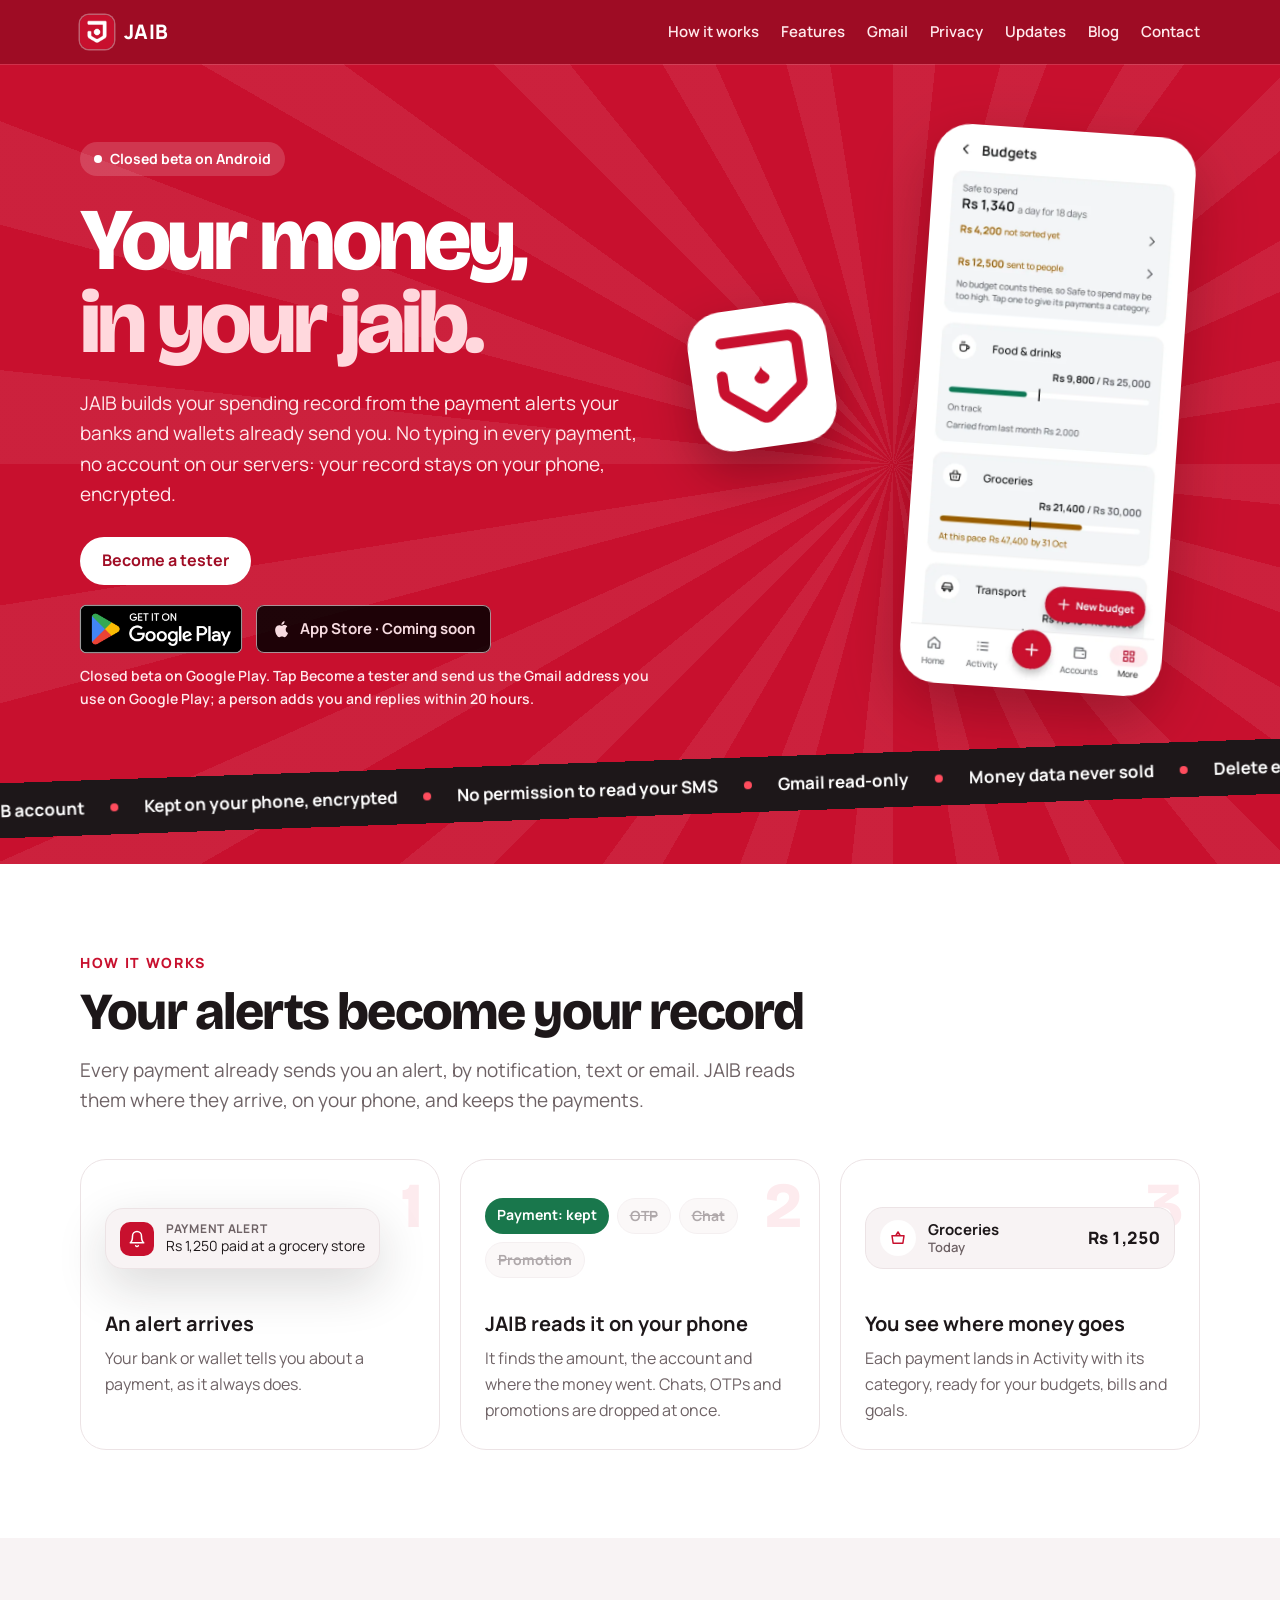
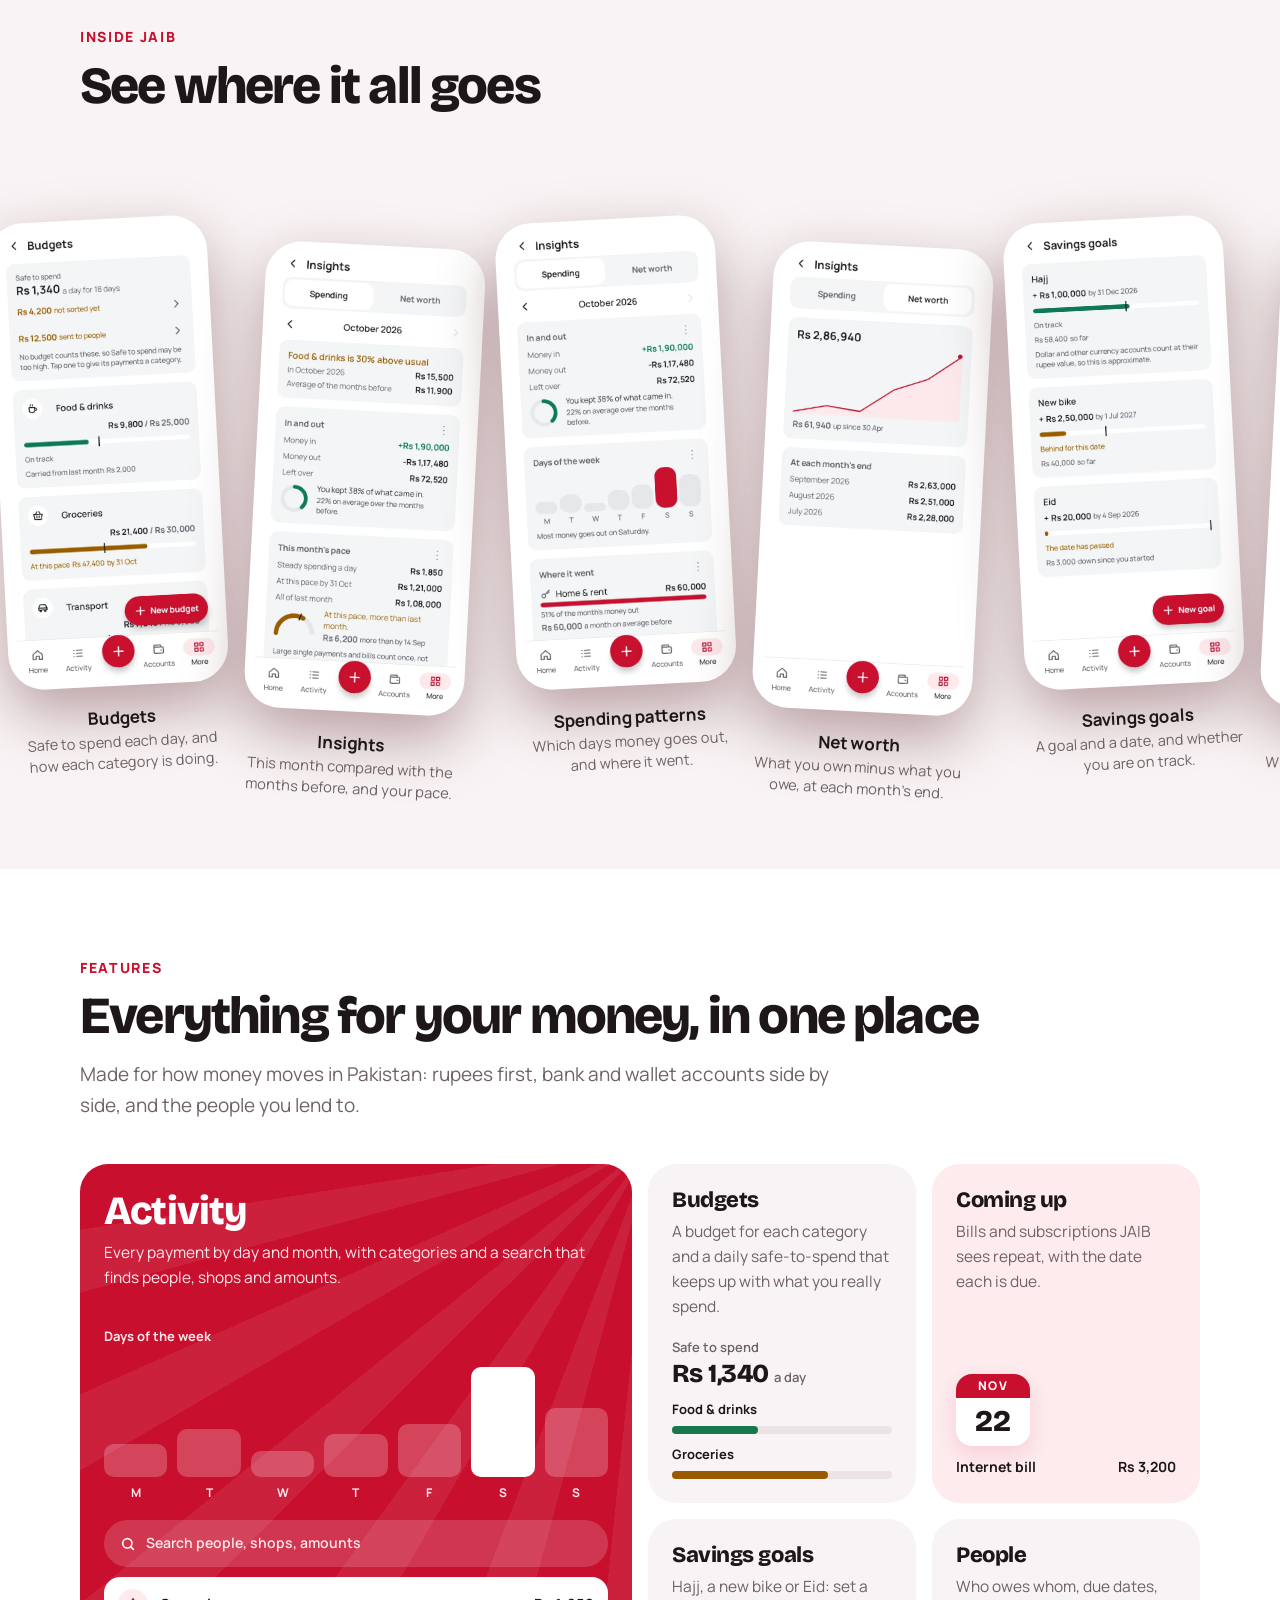
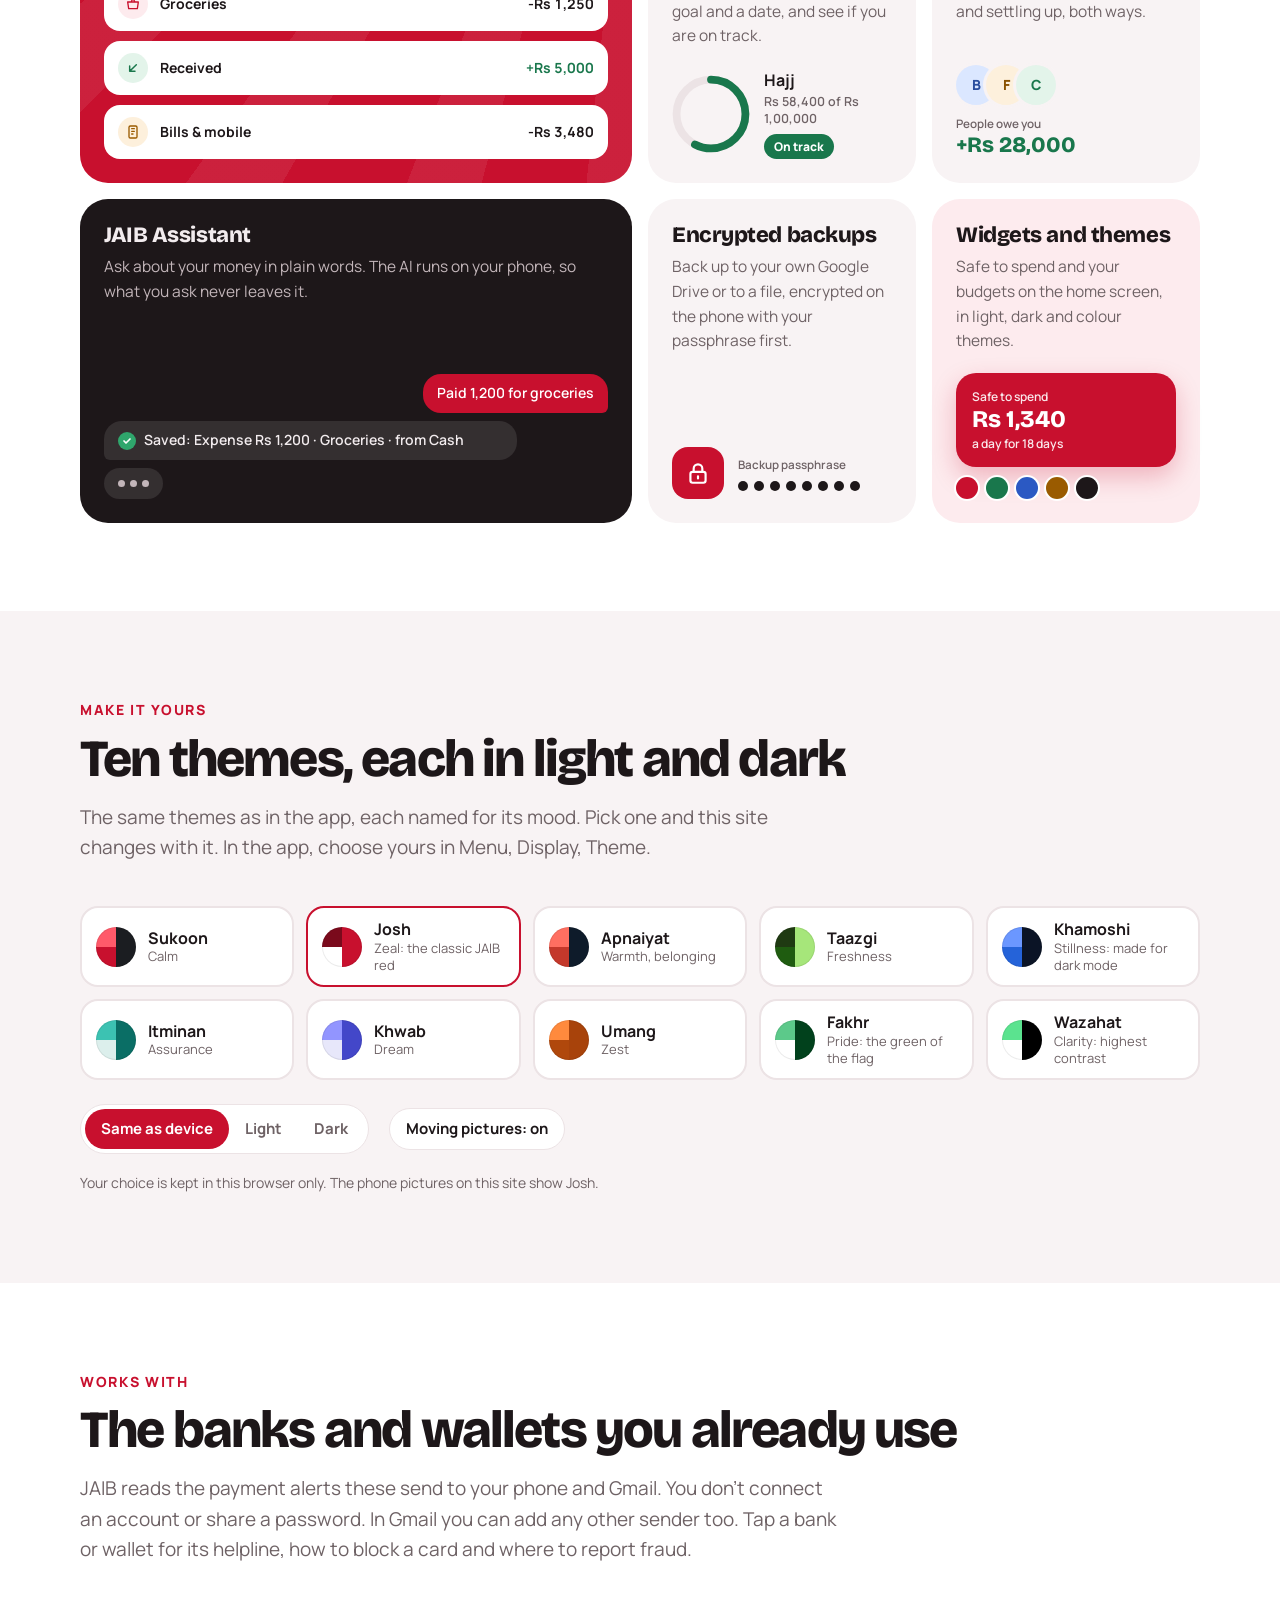
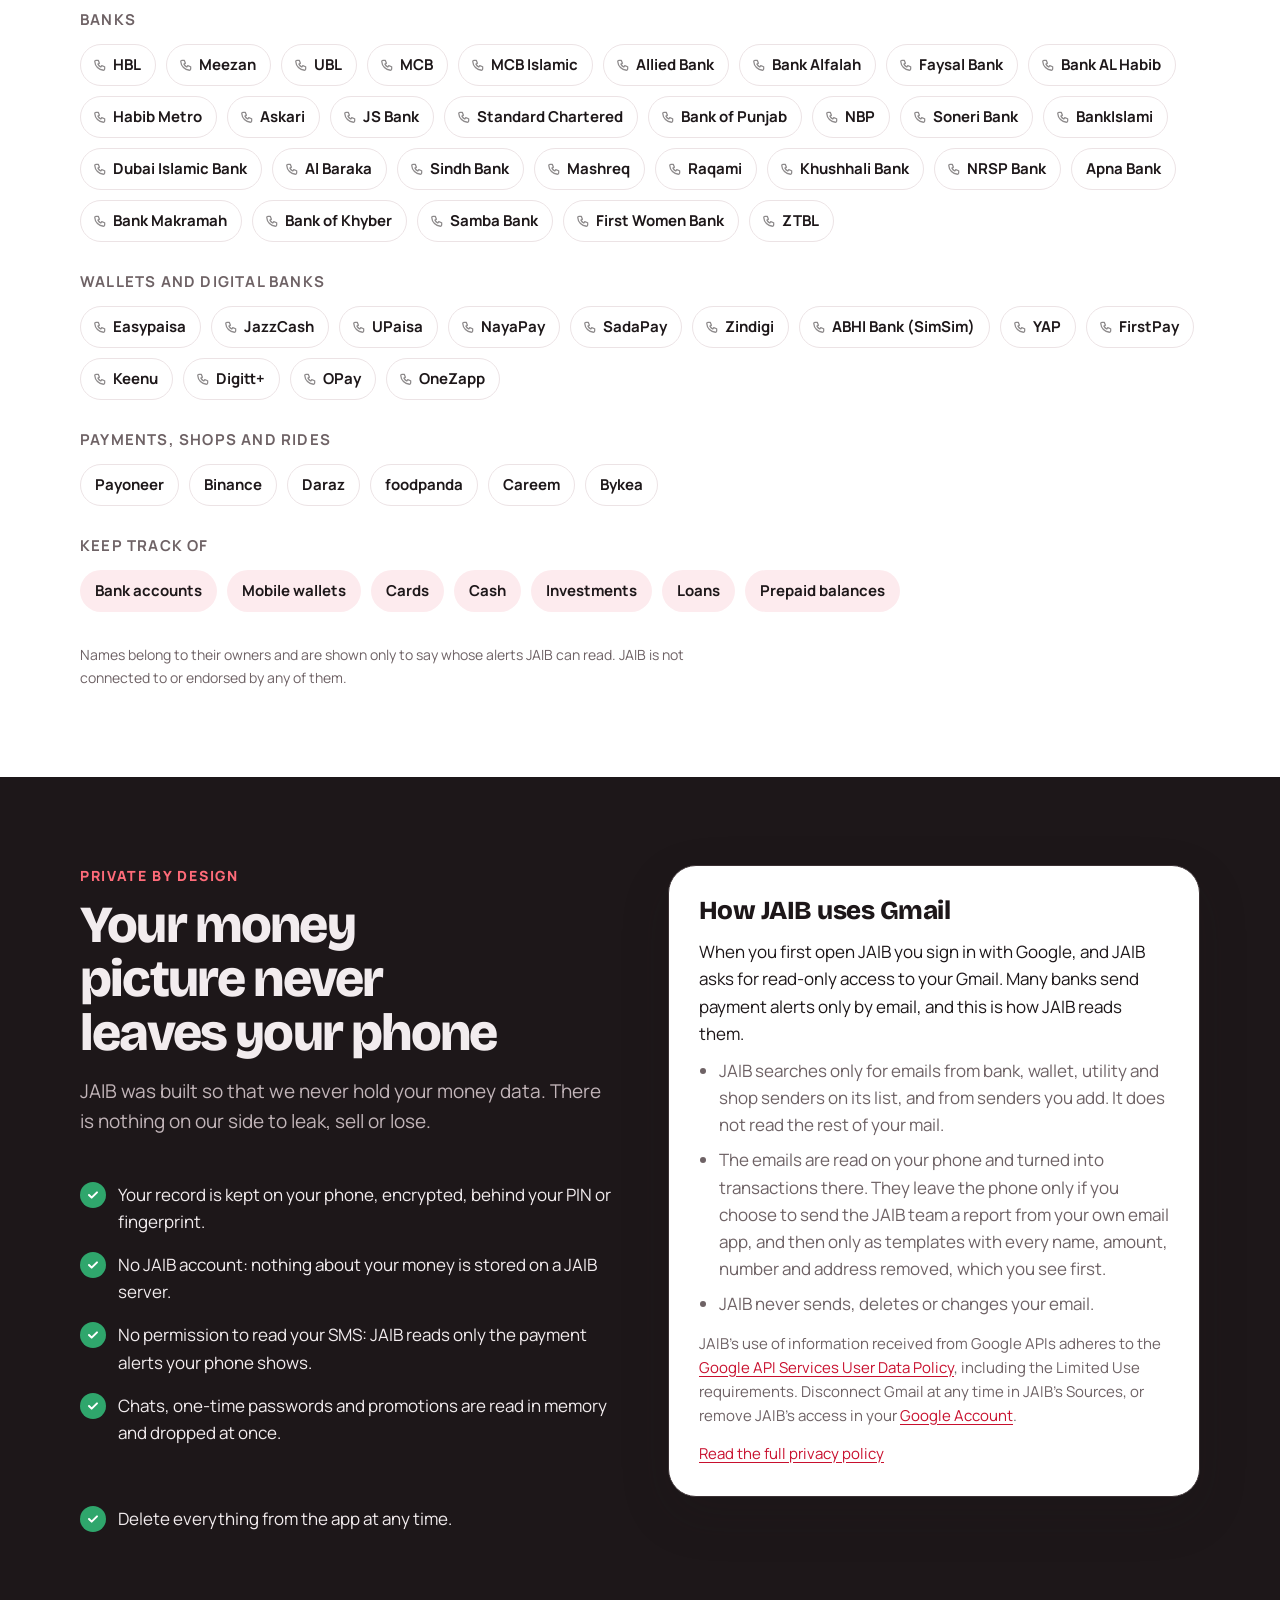
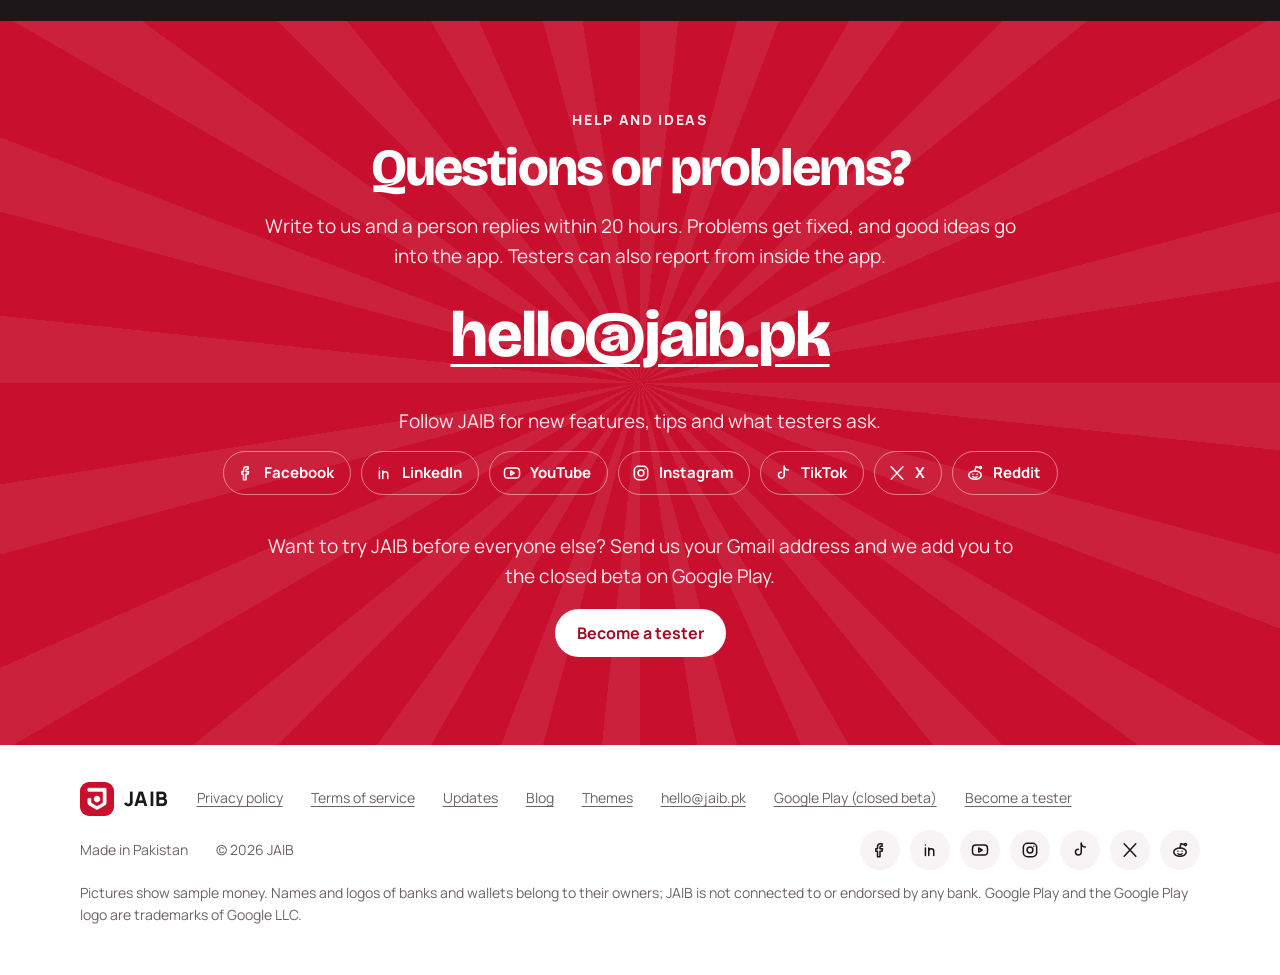
==== commit 5a7ce283: "Reddit (u/Jaib_pk) beside JAIB's other accounts: footer, Follow JAIB, sameAs, and a post's Also on r" ====
--- a/index.html
+++ b/index.html
@@ -17,10 +17,10 @@
   <link rel="preconnect" href="https://fonts.googleapis.com">
   <link rel="preconnect" href="https://fonts.gstatic.com" crossorigin>
   <link href="https://fonts.googleapis.com/css2?family=Bricolage+Grotesque:opsz,wght@12..96,700..800&family=Manrope:wght@500;600;700;800&display=swap" rel="stylesheet">
-  <link rel="stylesheet" href="/assets/site.css?v=14">
+  <link rel="stylesheet" href="/assets/site.css?v=15">
   <script type="application/ld+json">
   {"@context":"https://schema.org","@type":"Organization","name":"JAIB","url":"https://jaib.pk/","logo":"https://jaib.pk/assets/logo.png","email":"hello@jaib.pk",
-   "sameAs":["https://www.facebook.com/people/JAIB/61596306664204/","https://www.linkedin.com/company/145438013/","https://www.youtube.com/@jaibapp","https://www.instagram.com/jaibpk/","https://www.tiktok.com/@jaibpk","https://x.com/jaibpk"]}
+   "sameAs":["https://www.facebook.com/people/JAIB/61596306664204/","https://www.linkedin.com/company/145438013/","https://www.youtube.com/@jaibapp","https://www.instagram.com/jaibpk/","https://www.tiktok.com/@jaibpk","https://x.com/jaibpk","https://www.reddit.com/user/Jaib_pk/"]}
   </script>
   <script>
     // .js: gentle motion (fades, the logo, the phone's screens). .motion: big motion too, unless the system asks for less.
@@ -429,6 +429,7 @@
           <a href="https://www.instagram.com/jaibpk/" rel="me noopener" target="_blank"><svg viewBox="0 0 24 24" fill="none" stroke="currentColor" stroke-width="1.8" stroke-linecap="round" stroke-linejoin="round" aria-hidden="true"><rect x="4" y="4" width="16" height="16" rx="5"/><circle cx="12" cy="12" r="3.5"/><path d="M16.5 7.5v.01"/></svg><span>Instagram</span></a>
           <a href="https://www.tiktok.com/@jaibpk" rel="me noopener" target="_blank"><svg viewBox="0 0 24 24" fill="none" stroke="currentColor" stroke-width="1.8" stroke-linecap="round" stroke-linejoin="round" aria-hidden="true"><path d="M13.5 4v10.5a3.5 3.5 0 11-3.5-3.5"/><path d="M13.5 4c.4 2.6 2.4 4.4 5 4.5"/></svg><span>TikTok</span></a>
           <a href="https://x.com/jaibpk" rel="me noopener" target="_blank"><svg viewBox="0 0 24 24" fill="none" stroke="currentColor" stroke-width="1.8" stroke-linecap="round" stroke-linejoin="round" aria-hidden="true"><path d="M5 4.5l14 15M19 4.5L5 19.5"/></svg><span>X</span></a>
+          <a href="https://www.reddit.com/user/Jaib_pk/" rel="me noopener" target="_blank"><svg viewBox="0 0 24 24" fill="none" stroke="currentColor" stroke-width="1.8" stroke-linecap="round" stroke-linejoin="round" aria-hidden="true"><ellipse cx="12" cy="14.5" rx="7.5" ry="5"/><path d="M12 9.5l1-5 4 1"/><circle cx="18.5" cy="5.5" r="1.3"/><path d="M9.5 13.5v.01M14.5 13.5v.01M9.5 16.5c1.5 1 3.5 1 5 0"/></svg><span>Reddit</span></a>
         </nav>
         <p class="sub tester-sub reveal">Want to try JAIB before everyone else? Send us your Gmail address and we add you
           to the closed beta on Google Play.</p>
@@ -457,6 +458,7 @@
         <a href="https://www.instagram.com/jaibpk/" rel="me noopener" target="_blank" aria-label="JAIB on Instagram"><svg viewBox="0 0 24 24" fill="none" stroke="currentColor" stroke-width="1.8" stroke-linecap="round" stroke-linejoin="round" aria-hidden="true"><rect x="4" y="4" width="16" height="16" rx="5"/><circle cx="12" cy="12" r="3.5"/><path d="M16.5 7.5v.01"/></svg></a>
         <a href="https://www.tiktok.com/@jaibpk" rel="me noopener" target="_blank" aria-label="JAIB on TikTok"><svg viewBox="0 0 24 24" fill="none" stroke="currentColor" stroke-width="1.8" stroke-linecap="round" stroke-linejoin="round" aria-hidden="true"><path d="M13.5 4v10.5a3.5 3.5 0 11-3.5-3.5"/><path d="M13.5 4c.4 2.6 2.4 4.4 5 4.5"/></svg></a>
         <a href="https://x.com/jaibpk" rel="me noopener" target="_blank" aria-label="JAIB on X"><svg viewBox="0 0 24 24" fill="none" stroke="currentColor" stroke-width="1.8" stroke-linecap="round" stroke-linejoin="round" aria-hidden="true"><path d="M5 4.5l14 15M19 4.5L5 19.5"/></svg></a>
+        <a href="https://www.reddit.com/user/Jaib_pk/" rel="me noopener" target="_blank" aria-label="JAIB on Reddit"><svg viewBox="0 0 24 24" fill="none" stroke="currentColor" stroke-width="1.8" stroke-linecap="round" stroke-linejoin="round" aria-hidden="true"><ellipse cx="12" cy="14.5" rx="7.5" ry="5"/><path d="M12 9.5l1-5 4 1"/><circle cx="18.5" cy="5.5" r="1.3"/><path d="M9.5 13.5v.01M14.5 13.5v.01M9.5 16.5c1.5 1 3.5 1 5 0"/></svg></a>
       </nav>
       <span class="legal">Pictures show sample money. Names and logos of banks and wallets belong to their owners; JAIB is
         not connected to or endorsed by any bank. Google Play and the Google Play logo are trademarks of Google LLC.</span>
--- a/assets/site.css
+++ b/assets/site.css
@@ -1642,7 +1642,7 @@
 .contact .tester-sub { margin-top: 36px; margin-bottom: 18px; }
 /* Follow JAIB: jaib.pk links every JAIB account by name (the hub for the social posts) */
 .contact .follow-sub { margin-top: 36px; margin-bottom: 14px; }
-.follow { display: flex; flex-wrap: wrap; justify-content: center; gap: 10px; max-width: 820px; margin-inline: auto; }
+.follow { display: flex; flex-wrap: wrap; justify-content: center; gap: 10px; max-width: 940px; margin-inline: auto; }
 .follow a { display: inline-flex; align-items: center; gap: 8px; padding: 9px 16px 9px 12px; border-radius: 999px; color: var(--hero-ink); text-decoration: none; font-weight: 700; font-size: 15px; border: 1.5px solid color-mix(in srgb, var(--hero-ink) 45%, transparent); transition: background-color 0.2s ease, color 0.2s ease, transform 0.2s ease; }
 .follow a:hover { background: var(--hero-ink); color: var(--hero); transform: translateY(-2px); }
 .follow svg { width: 20px; height: 20px; flex: none; }
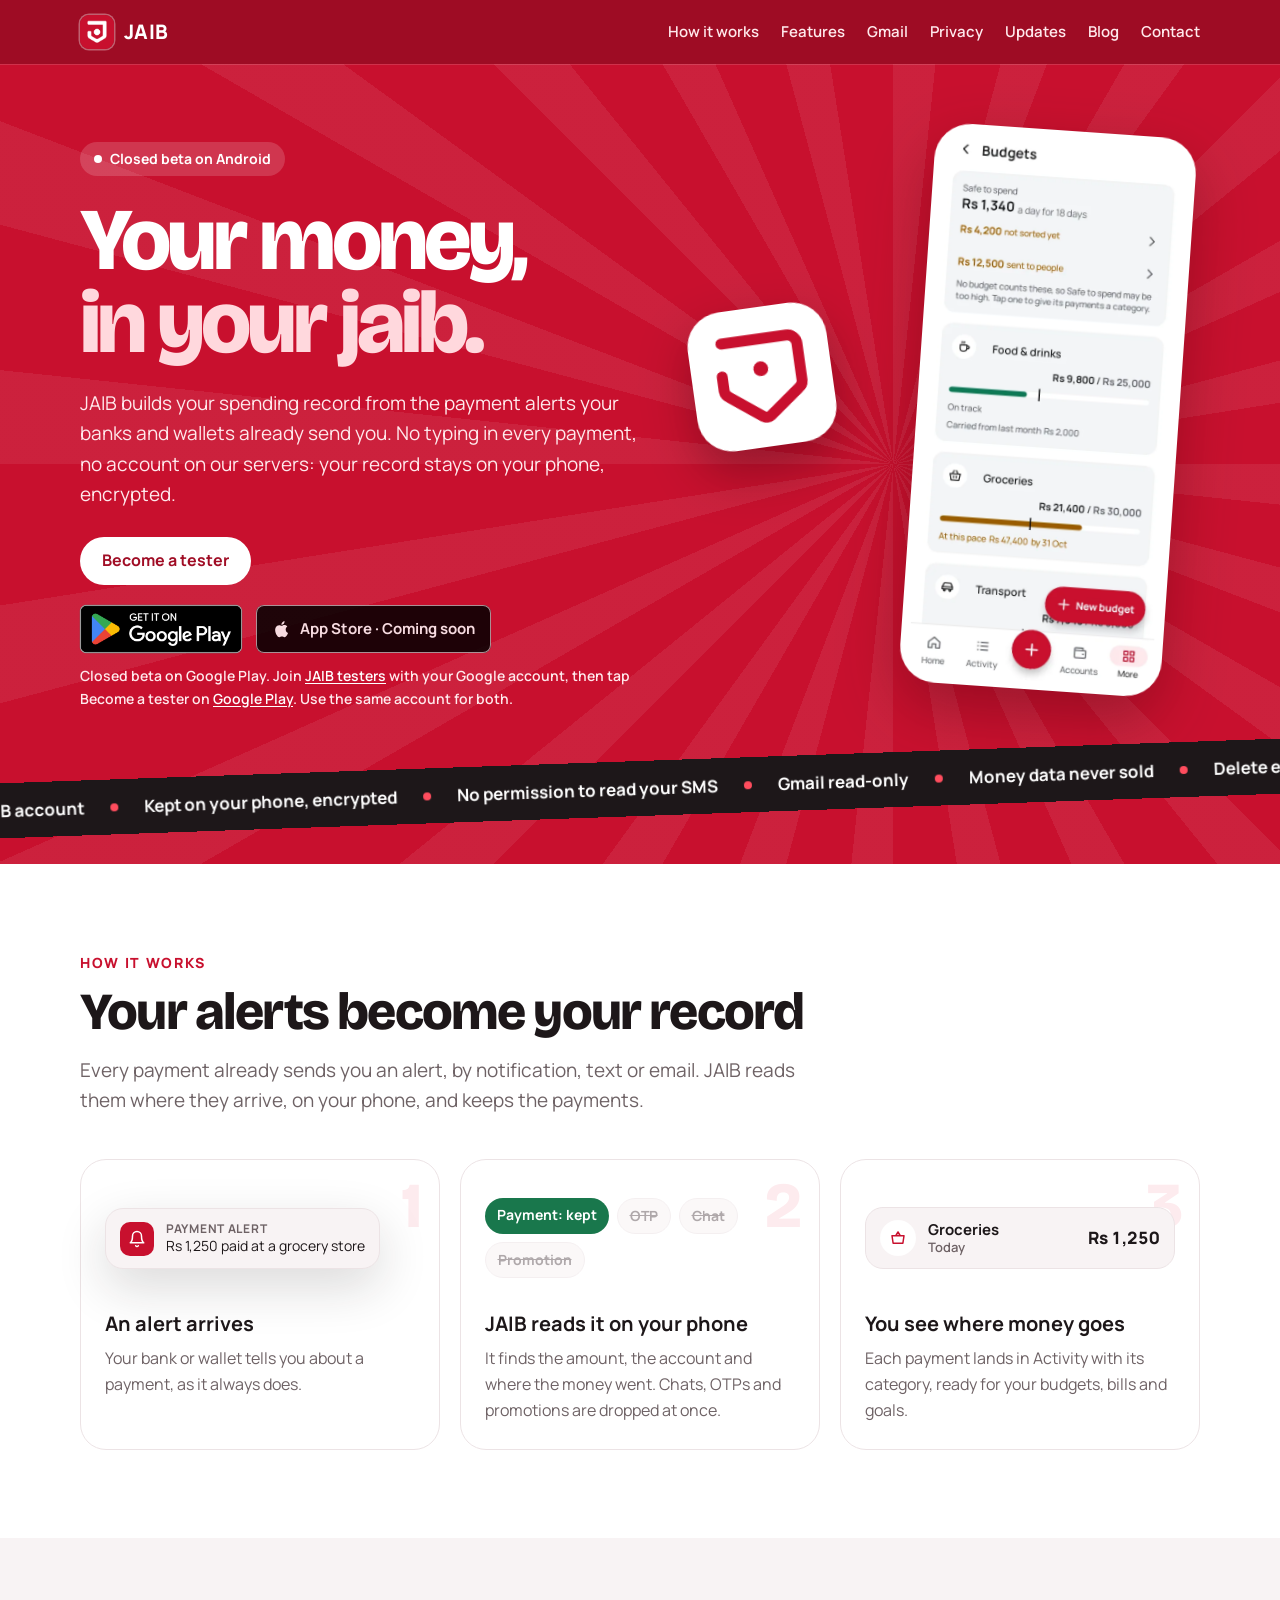
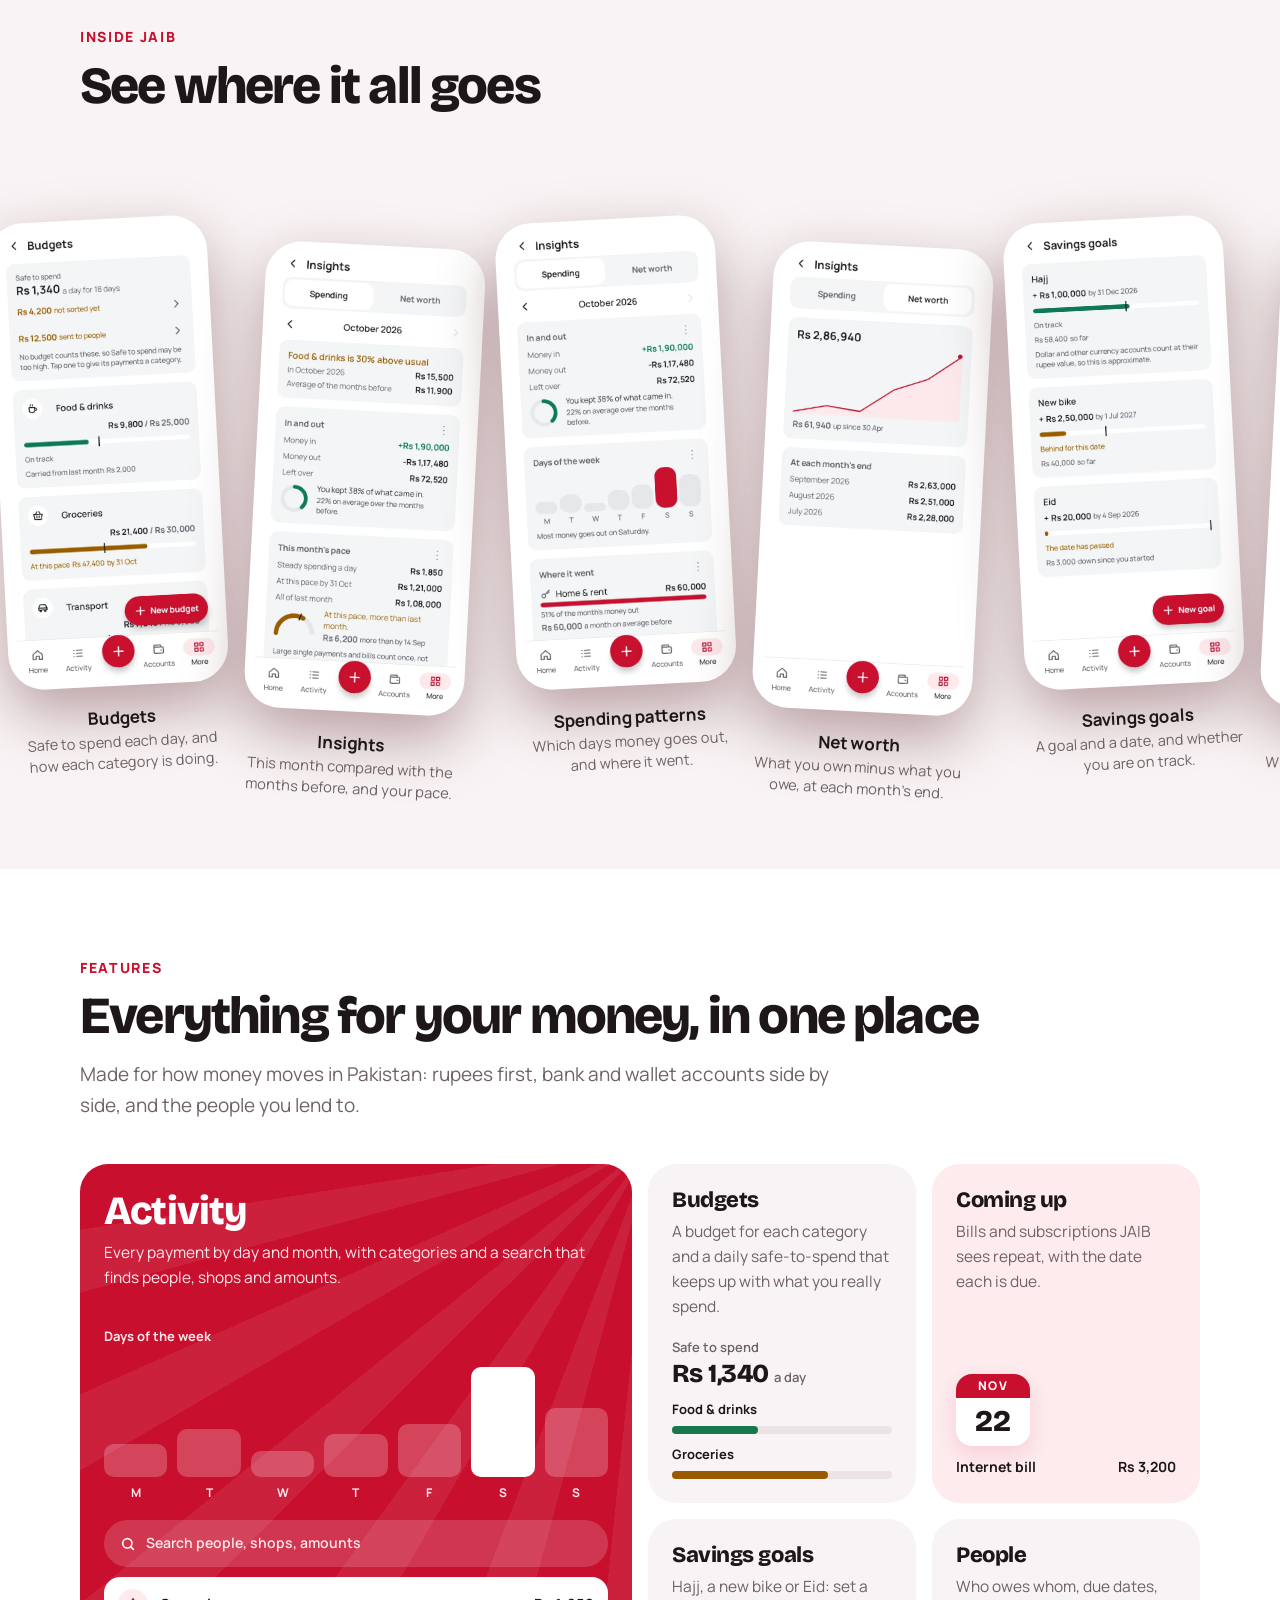
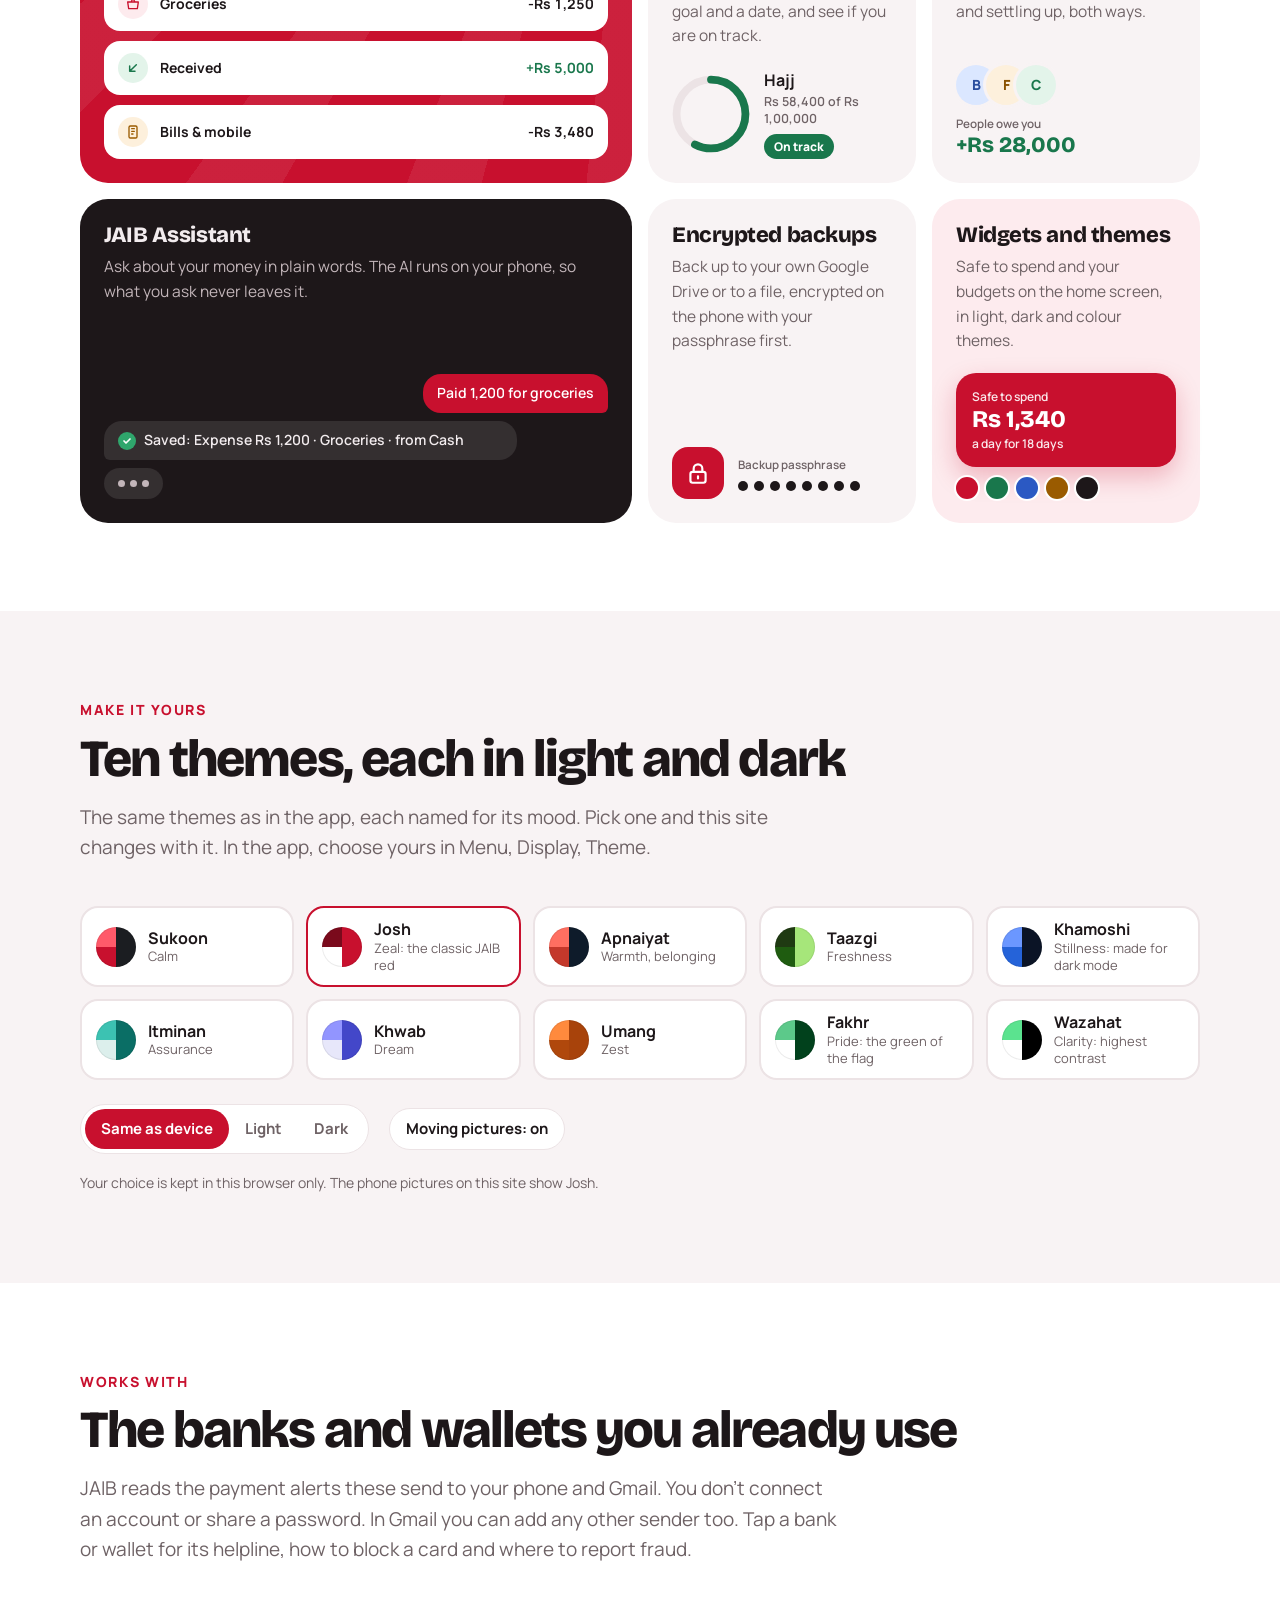
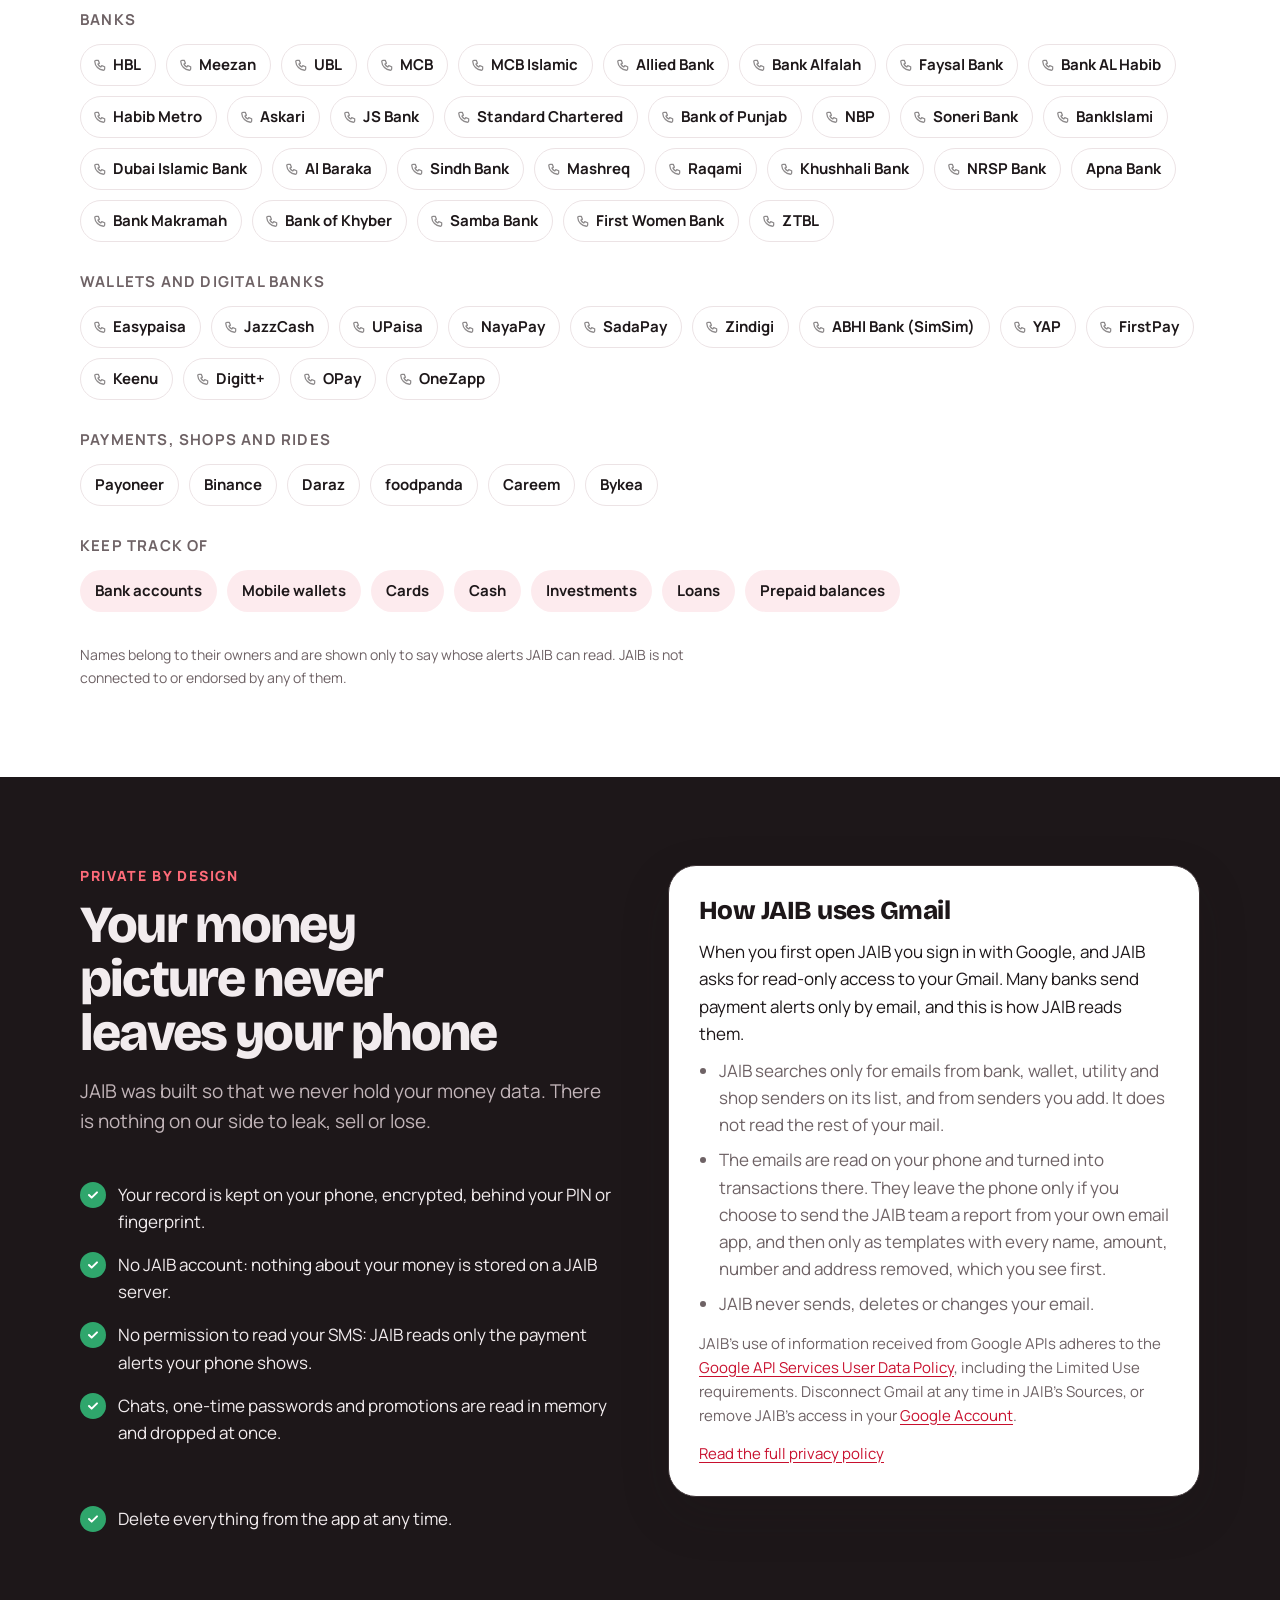
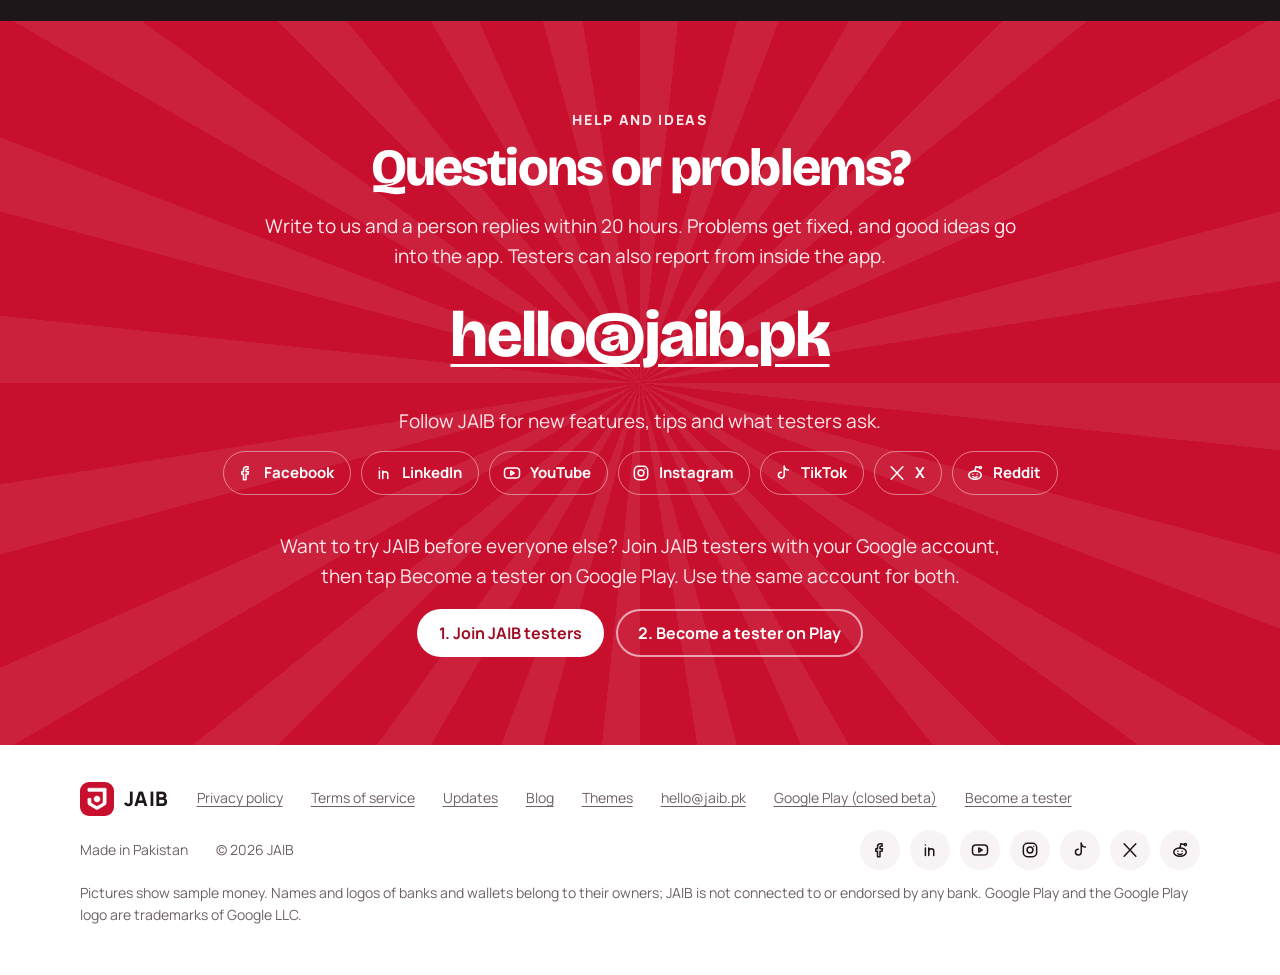
==== commit cba21222: "Become a tester: join the JAIB testers Google Group, then opt in on Google Play (replaces the email " ====
--- a/index.html
+++ b/index.html
@@ -17,7 +17,7 @@
   <link rel="preconnect" href="https://fonts.googleapis.com">
   <link rel="preconnect" href="https://fonts.gstatic.com" crossorigin>
   <link href="https://fonts.googleapis.com/css2?family=Bricolage+Grotesque:opsz,wght@12..96,700..800&family=Manrope:wght@500;600;700;800&display=swap" rel="stylesheet">
-  <link rel="stylesheet" href="/assets/site.css?v=15">
+  <link rel="stylesheet" href="/assets/site.css?v=16">
   <script type="application/ld+json">
   {"@context":"https://schema.org","@type":"Organization","name":"JAIB","url":"https://jaib.pk/","logo":"https://jaib.pk/assets/logo.png","email":"hello@jaib.pk",
    "sameAs":["https://www.facebook.com/people/JAIB/61596306664204/","https://www.linkedin.com/company/145438013/","https://www.youtube.com/@jaibapp","https://www.instagram.com/jaibpk/","https://www.tiktok.com/@jaibpk","https://x.com/jaibpk","https://www.reddit.com/user/Jaib_pk/"]}
@@ -64,12 +64,12 @@
           <p class="lead">JAIB builds your spending record from the payment alerts your banks and wallets already send
             you. No typing in every payment, no account on our servers: your record stays on your phone, encrypted.</p>
           <div class="cta">
-            <a class="btn light" href="mailto:hello@jaib.pk?subject=Add%20me%20as%20a%20JAIB%20tester&amp;body=Hi%20JAIB%2C%0D%0A%0D%0APlease%20add%20me%20to%20the%20JAIB%20testers%20list.%0D%0A%0D%0AMy%20Gmail%20address%20on%20Google%20Play%3A%20%0D%0AMy%20phone%20(optional)%3A%20%0D%0A">Become a tester</a>
+            <a class="btn light" href="https://groups.google.com/g/jaib-testers" rel="noopener" target="_blank">Become a tester</a>
           </div>
           <div class="stores">
             <a class="play" href="https://play.google.com/store/apps/details?id=pk.packistan.jaib" rel="noopener" target="_blank"><img src="/assets/google-play-badge.png" alt="Get it on Google Play" width="646" height="250"></a>
             <span class="soon" aria-label="App Store: coming soon"><svg viewBox="0 0 24 24" fill="currentColor" aria-hidden="true"><path d="M16.4 12.6c0-2.3 1.9-3.4 2-3.5-1.1-1.6-2.8-1.8-3.4-1.8-1.4-.1-2.8.9-3.5.9s-1.8-.8-3-.8C6.9 7.4 5.4 8.3 4.6 9.8c-1.7 2.9-.4 7.2 1.2 9.6.8 1.2 1.7 2.4 3 2.4 1.2 0 1.6-.8 3.1-.8s1.9.8 3.1.8c1.3 0 2.1-1.2 2.9-2.3.9-1.3 1.3-2.6 1.3-2.7 0 0-2.8-1-2.8-4.2zM14.1 5.7c.6-.8 1.1-1.9 1-3-1 0-2.1.6-2.8 1.4-.6.7-1.1 1.8-1 2.9 1.1.1 2.1-.5 2.8-1.3z"/></svg>App Store · Coming soon</span>
-            <span class="note">Closed beta on Google Play. Tap Become a tester and send us the Gmail address you use on Google Play; a person adds you and replies within 20 hours.</span>
+            <span class="note">Closed beta on Google Play. Join <a href="https://groups.google.com/g/jaib-testers" rel="noopener" target="_blank">JAIB testers</a> with your Google account, then tap Become a tester on <a href="https://play.google.com/apps/testing/pk.packistan.jaib" rel="noopener" target="_blank">Google Play</a>. Use the same account for both.</span>
           </div>
         </div>
         <div class="hero-stage">
@@ -431,9 +431,12 @@
           <a href="https://x.com/jaibpk" rel="me noopener" target="_blank"><svg viewBox="0 0 24 24" fill="none" stroke="currentColor" stroke-width="1.8" stroke-linecap="round" stroke-linejoin="round" aria-hidden="true"><path d="M5 4.5l14 15M19 4.5L5 19.5"/></svg><span>X</span></a>
           <a href="https://www.reddit.com/user/Jaib_pk/" rel="me noopener" target="_blank"><svg viewBox="0 0 24 24" fill="none" stroke="currentColor" stroke-width="1.8" stroke-linecap="round" stroke-linejoin="round" aria-hidden="true"><ellipse cx="12" cy="14.5" rx="7.5" ry="5"/><path d="M12 9.5l1-5 4 1"/><circle cx="18.5" cy="5.5" r="1.3"/><path d="M9.5 13.5v.01M14.5 13.5v.01M9.5 16.5c1.5 1 3.5 1 5 0"/></svg><span>Reddit</span></a>
         </nav>
-        <p class="sub tester-sub reveal">Want to try JAIB before everyone else? Send us your Gmail address and we add you
-          to the closed beta on Google Play.</p>
-        <a class="btn light reveal" href="mailto:hello@jaib.pk?subject=Add%20me%20as%20a%20JAIB%20tester&amp;body=Hi%20JAIB%2C%0D%0A%0D%0APlease%20add%20me%20to%20the%20JAIB%20testers%20list.%0D%0A%0D%0AMy%20Gmail%20address%20on%20Google%20Play%3A%20%0D%0AMy%20phone%20(optional)%3A%20%0D%0A">Become a tester</a>
+        <p class="sub tester-sub reveal">Want to try JAIB before everyone else? Join JAIB testers with your Google account,
+          then tap Become a tester on Google Play. Use the same account for both.</p>
+        <div class="tester-steps reveal">
+          <a class="btn light" href="https://groups.google.com/g/jaib-testers" rel="noopener" target="_blank">1. Join JAIB testers</a>
+          <a class="btn outline" href="https://play.google.com/apps/testing/pk.packistan.jaib" rel="noopener" target="_blank">2. Become a tester on Play</a>
+        </div>
       </div>
     </section>
   </main>
@@ -448,7 +451,7 @@
       <a href="/#themes">Themes</a>
       <a href="mailto:hello@jaib.pk">hello@jaib.pk</a>
       <a href="https://play.google.com/store/apps/details?id=pk.packistan.jaib" rel="noopener" target="_blank">Google Play (closed beta)</a>
-      <a href="mailto:hello@jaib.pk?subject=Add%20me%20as%20a%20JAIB%20tester&amp;body=Hi%20JAIB%2C%0D%0A%0D%0APlease%20add%20me%20to%20the%20JAIB%20testers%20list.%0D%0A%0D%0AMy%20Gmail%20address%20on%20Google%20Play%3A%20%0D%0AMy%20phone%20(optional)%3A%20%0D%0A">Become a tester</a>
+      <a href="https://groups.google.com/g/jaib-testers" rel="noopener" target="_blank">Become a tester</a>
       <span>Made in Pakistan</span>
       <span>© 2026 JAIB</span>
       <nav class="social" aria-label="JAIB on social media">
--- a/assets/site.css
+++ b/assets/site.css
@@ -576,6 +576,8 @@
 .stores .soon { display: inline-flex; align-items: center; gap: 8px; height: 48px; padding: 0 16px; border-radius: 8px; background: #000; color: #fff; box-shadow: inset 0 0 0 1px #a6a6a6; font-weight: 700; font-size: 15px; white-space: nowrap; cursor: default; user-select: none; opacity: 0.85; }
 .stores .soon svg { width: 20px; height: 20px; flex: none; }
 .stores .note { flex-basis: 100%; font-size: 14px; font-weight: 600; color: var(--hero-soft); }
+.stores .note a { color: var(--hero-ink); text-decoration: underline; text-underline-offset: 2px; }
+.tester-steps { display: flex; flex-wrap: wrap; justify-content: center; gap: 12px; }
 
 /* works with: plain names, no logos (identification only) */
 .works .names h3 { font-size: 15px; letter-spacing: 0.08em; text-transform: uppercase; color: var(--muted); margin: 28px 0 12px; }
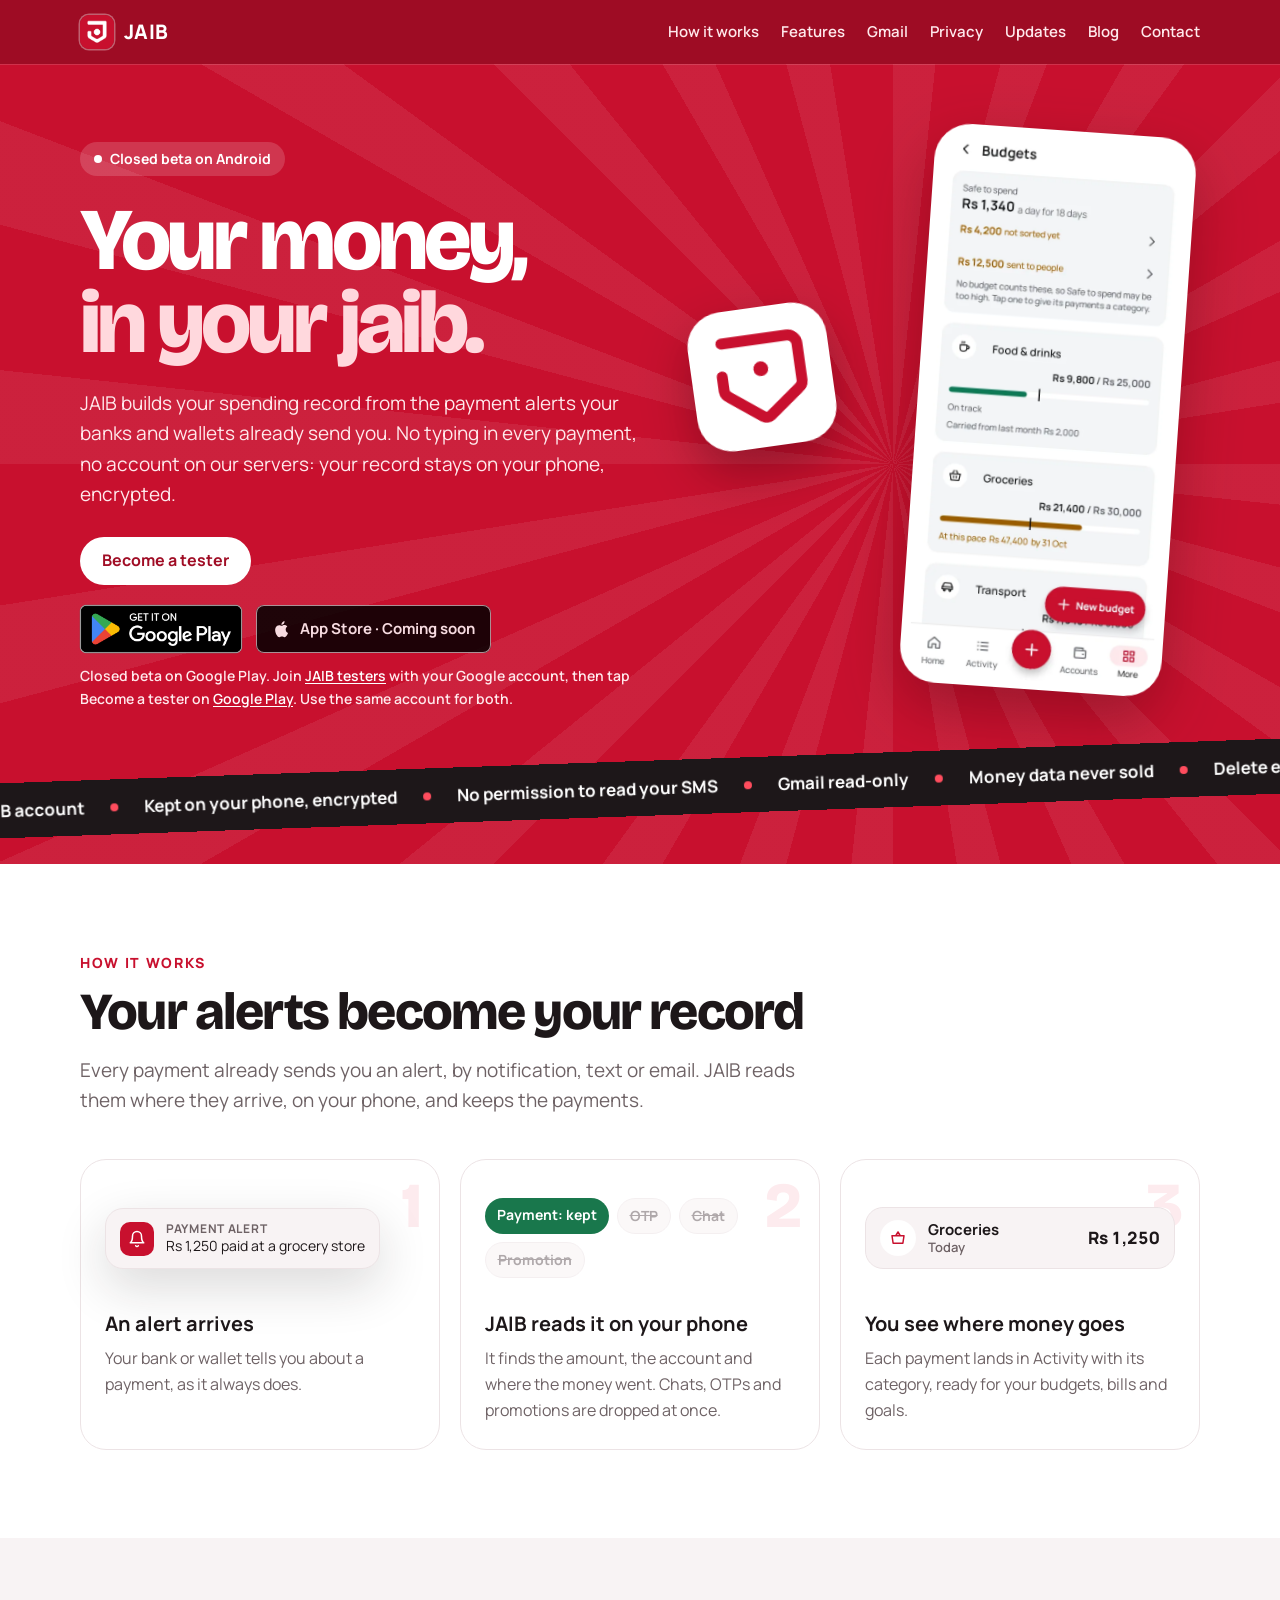
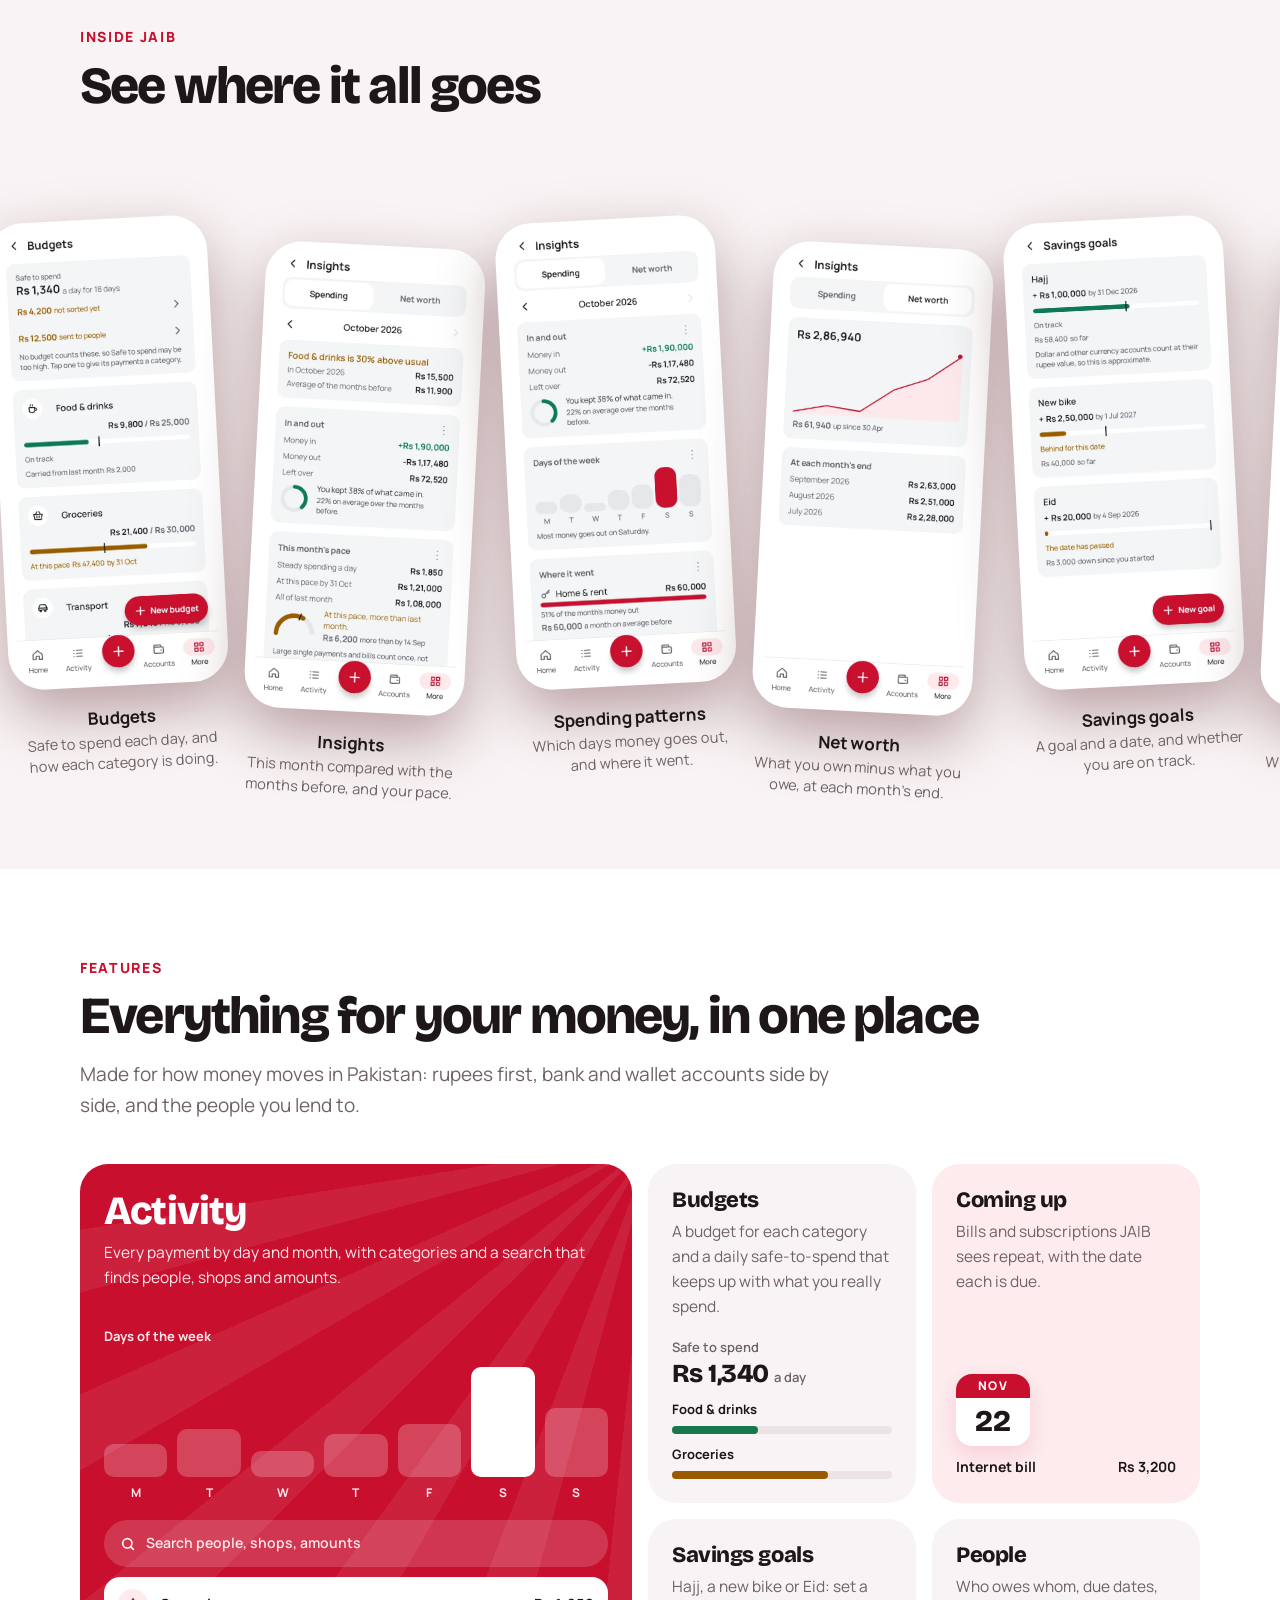
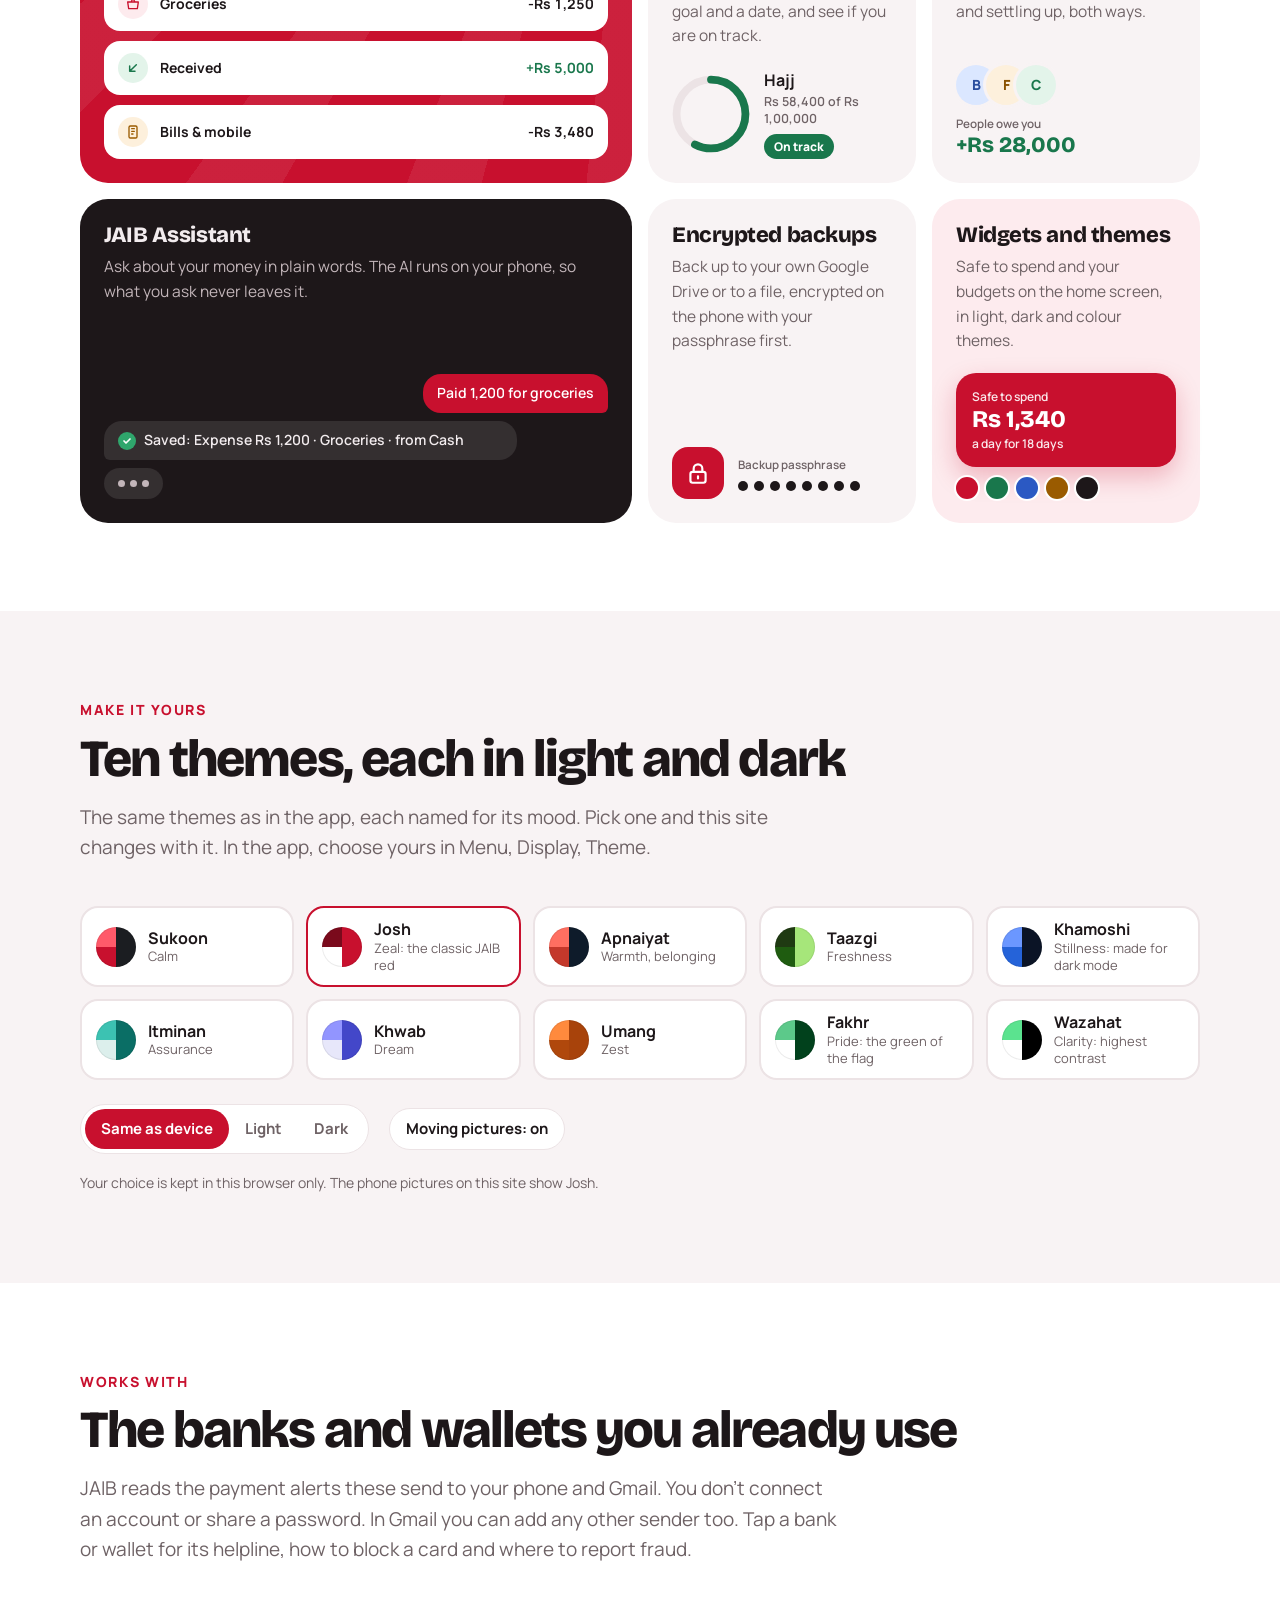
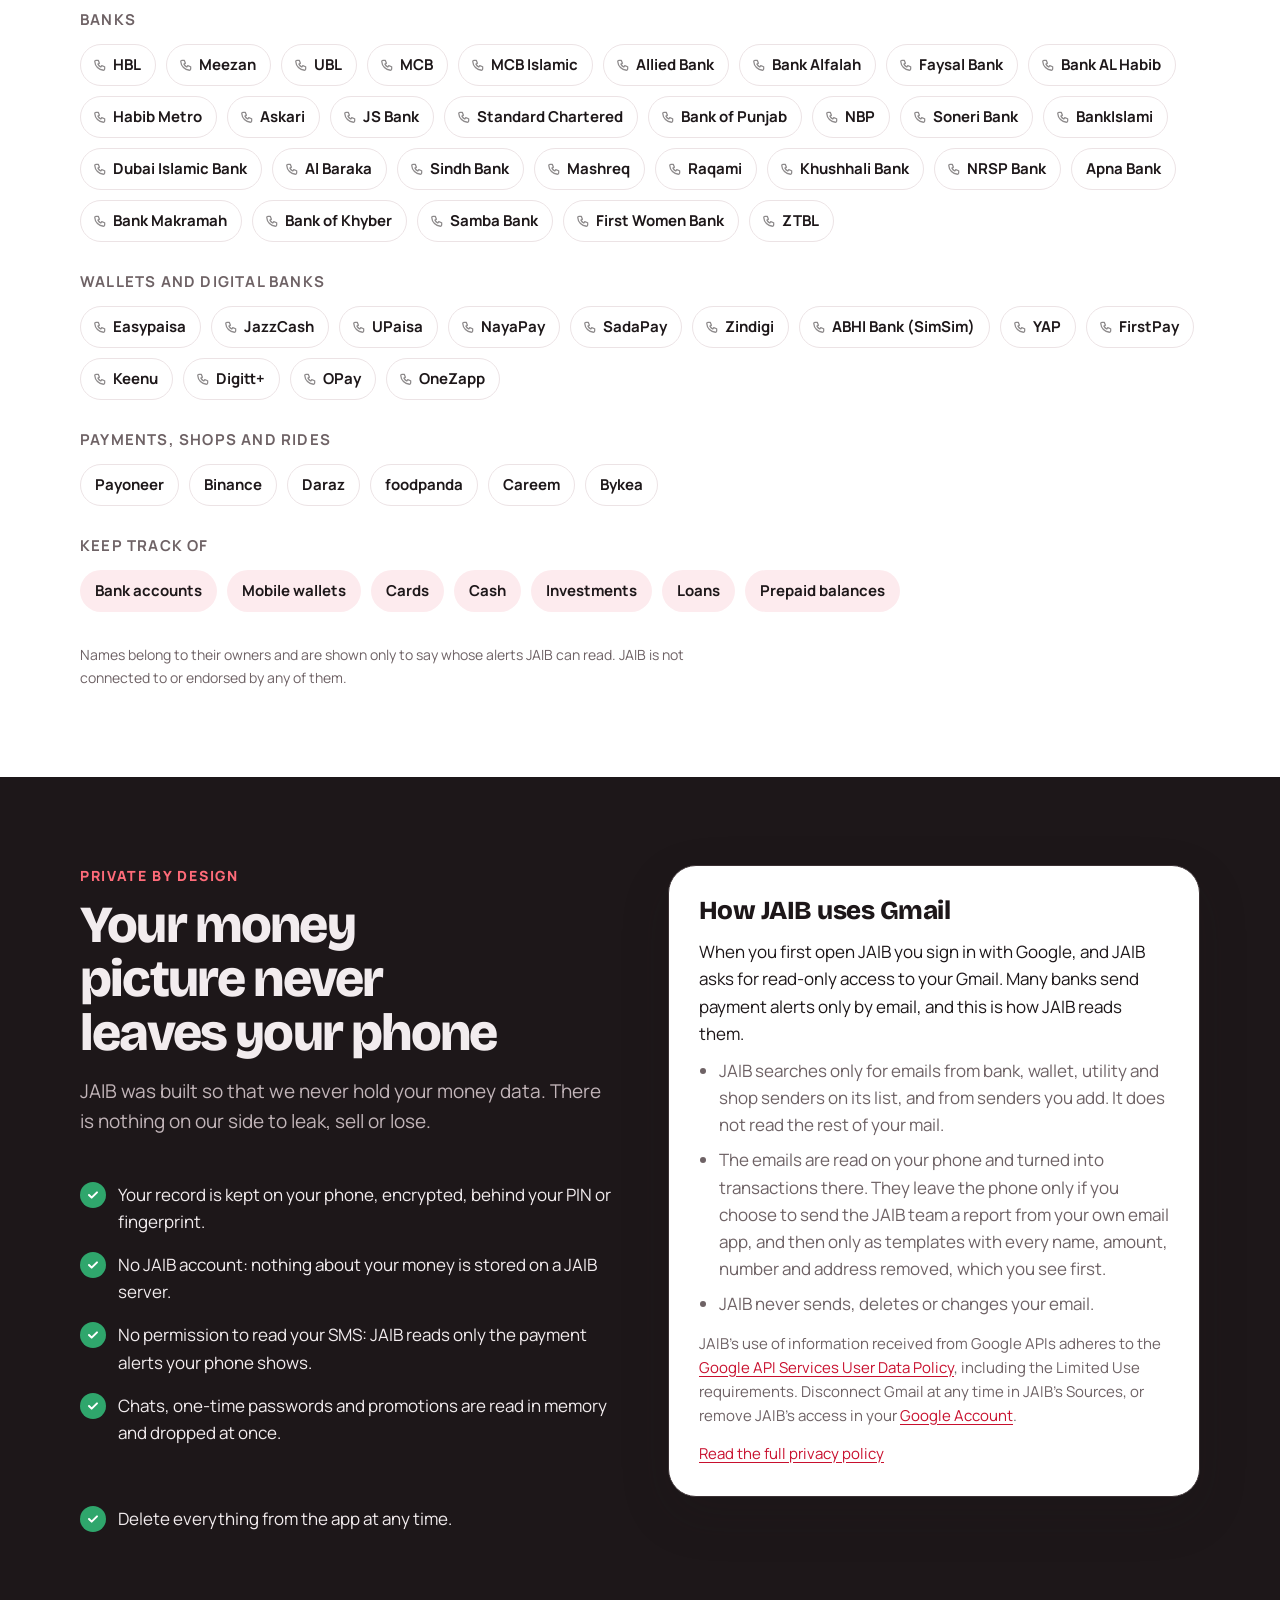
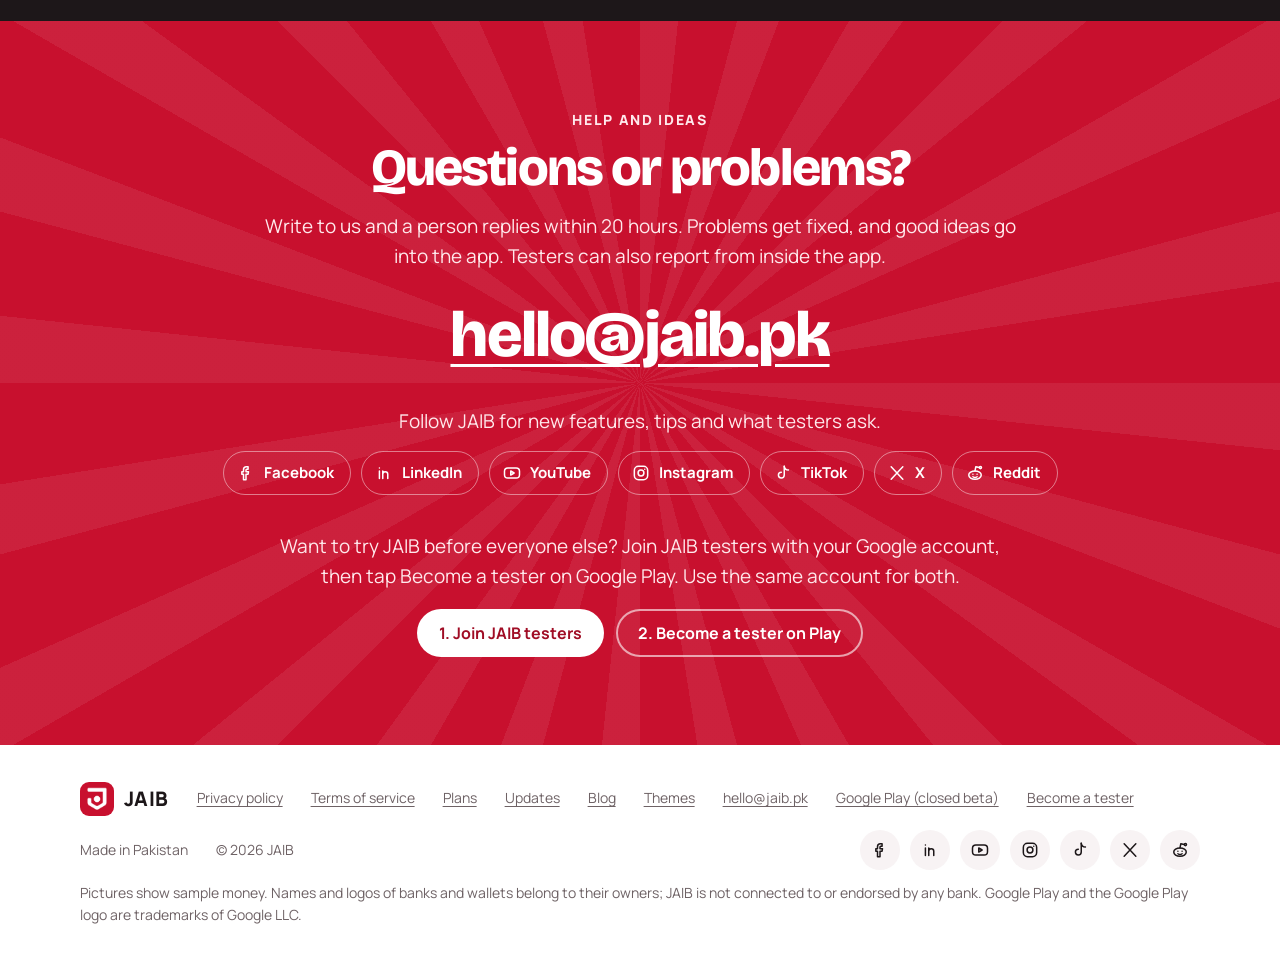
==== commit f174c774: "Plans page: JAIB (free), Hisaab and Khazana, side by side, and how paying works; linked from the foo" ====
--- a/index.html
+++ b/index.html
@@ -17,7 +17,7 @@
   <link rel="preconnect" href="https://fonts.googleapis.com">
   <link rel="preconnect" href="https://fonts.gstatic.com" crossorigin>
   <link href="https://fonts.googleapis.com/css2?family=Bricolage+Grotesque:opsz,wght@12..96,700..800&family=Manrope:wght@500;600;700;800&display=swap" rel="stylesheet">
-  <link rel="stylesheet" href="/assets/site.css?v=16">
+  <link rel="stylesheet" href="/assets/site.css?v=17">
   <script type="application/ld+json">
   {"@context":"https://schema.org","@type":"Organization","name":"JAIB","url":"https://jaib.pk/","logo":"https://jaib.pk/assets/logo.png","email":"hello@jaib.pk",
    "sameAs":["https://www.facebook.com/people/JAIB/61596306664204/","https://www.linkedin.com/company/145438013/","https://www.youtube.com/@jaibapp","https://www.instagram.com/jaibpk/","https://www.tiktok.com/@jaibpk","https://x.com/jaibpk","https://www.reddit.com/user/Jaib_pk/"]}
@@ -446,6 +446,7 @@
       <a class="mark" href="/"><img src="/assets/logo.png" alt="" width="34" height="34" loading="lazy">JAIB</a>
       <a href="/privacy/">Privacy policy</a>
       <a href="/terms/">Terms of service</a>
+      <a href="/plans/">Plans</a>
       <a href="/updates/">Updates</a>
       <a href="/blog/">Blog</a>
       <a href="/#themes">Themes</a>
--- a/assets/site.css
+++ b/assets/site.css
@@ -1648,3 +1648,22 @@
 .follow a { display: inline-flex; align-items: center; gap: 8px; padding: 9px 16px 9px 12px; border-radius: 999px; color: var(--hero-ink); text-decoration: none; font-weight: 700; font-size: 15px; border: 1.5px solid color-mix(in srgb, var(--hero-ink) 45%, transparent); transition: background-color 0.2s ease, color 0.2s ease, transform 0.2s ease; }
 .follow a:hover { background: var(--hero-ink); color: var(--hero); transform: translateY(-2px); }
 .follow svg { width: 20px; height: 20px; flex: none; }
+
+/* Plans: three cards, then the side-by-side table */
+.plans-beta { margin: 0 0 18px; padding: 14px 18px; border-radius: 18px; background: var(--tint); }
+.plans { display: grid; grid-template-columns: repeat(3, 1fr); gap: 16px; margin: 28px 0 8px; align-items: start; }
+.plan { padding: 22px 20px 20px; border: 1px solid var(--divider); border-radius: 24px; background: var(--card); }
+.plan-pick { border: 2px solid var(--brand); box-shadow: var(--shadow); }
+.doc .plan h2 { margin: 0; font-size: 26px; }
+.plan-price { margin: 4px 0 14px; font: 800 30px/1.1 var(--f-display); letter-spacing: -0.02em; color: var(--brand); }
+.plan-price small { font: 600 15px var(--f-body); color: var(--muted); letter-spacing: 0; }
+.plan ul { list-style: none; padding: 0; margin: 0; font-size: 15px; line-height: 1.4; }
+.doc .plan li { position: relative; margin: 0; padding: 7px 0 7px 24px; border-top: 1px solid var(--divider); }
+.plan li::before { content: ""; position: absolute; left: 2px; top: 13px; width: 12px; height: 7px; border-left: 2.5px solid var(--green); border-bottom: 2.5px solid var(--green); transform: rotate(-45deg); }
+.compare-wrap { overflow-x: auto; }
+.doc .compare { display: table; font-size: 15px; min-width: 520px; }
+.compare thead th { font-weight: 800; }
+.compare th[scope="row"] { font-weight: 600; }
+.compare td { white-space: nowrap; }
+.plans-small { color: var(--muted); font-size: 14.5px; }
+@media (max-width: 720px) { .plans { grid-template-columns: 1fr; } }
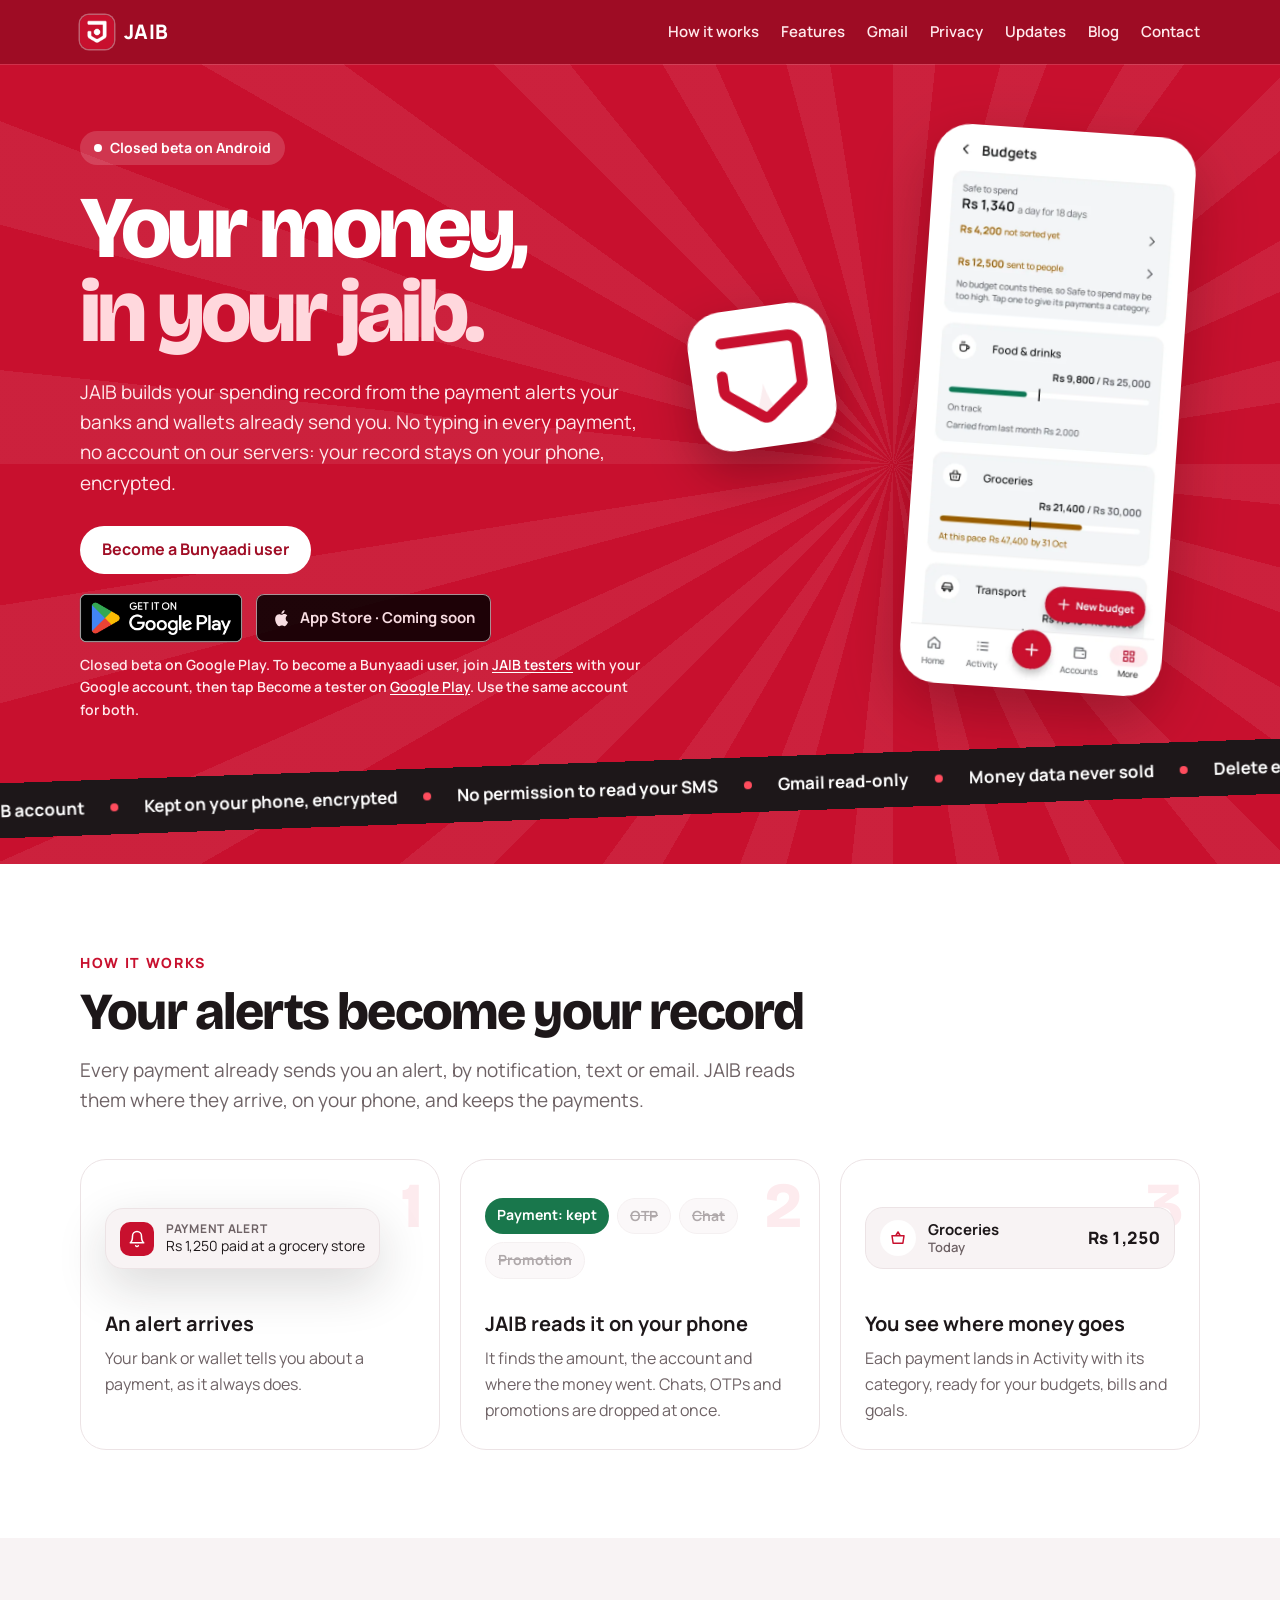
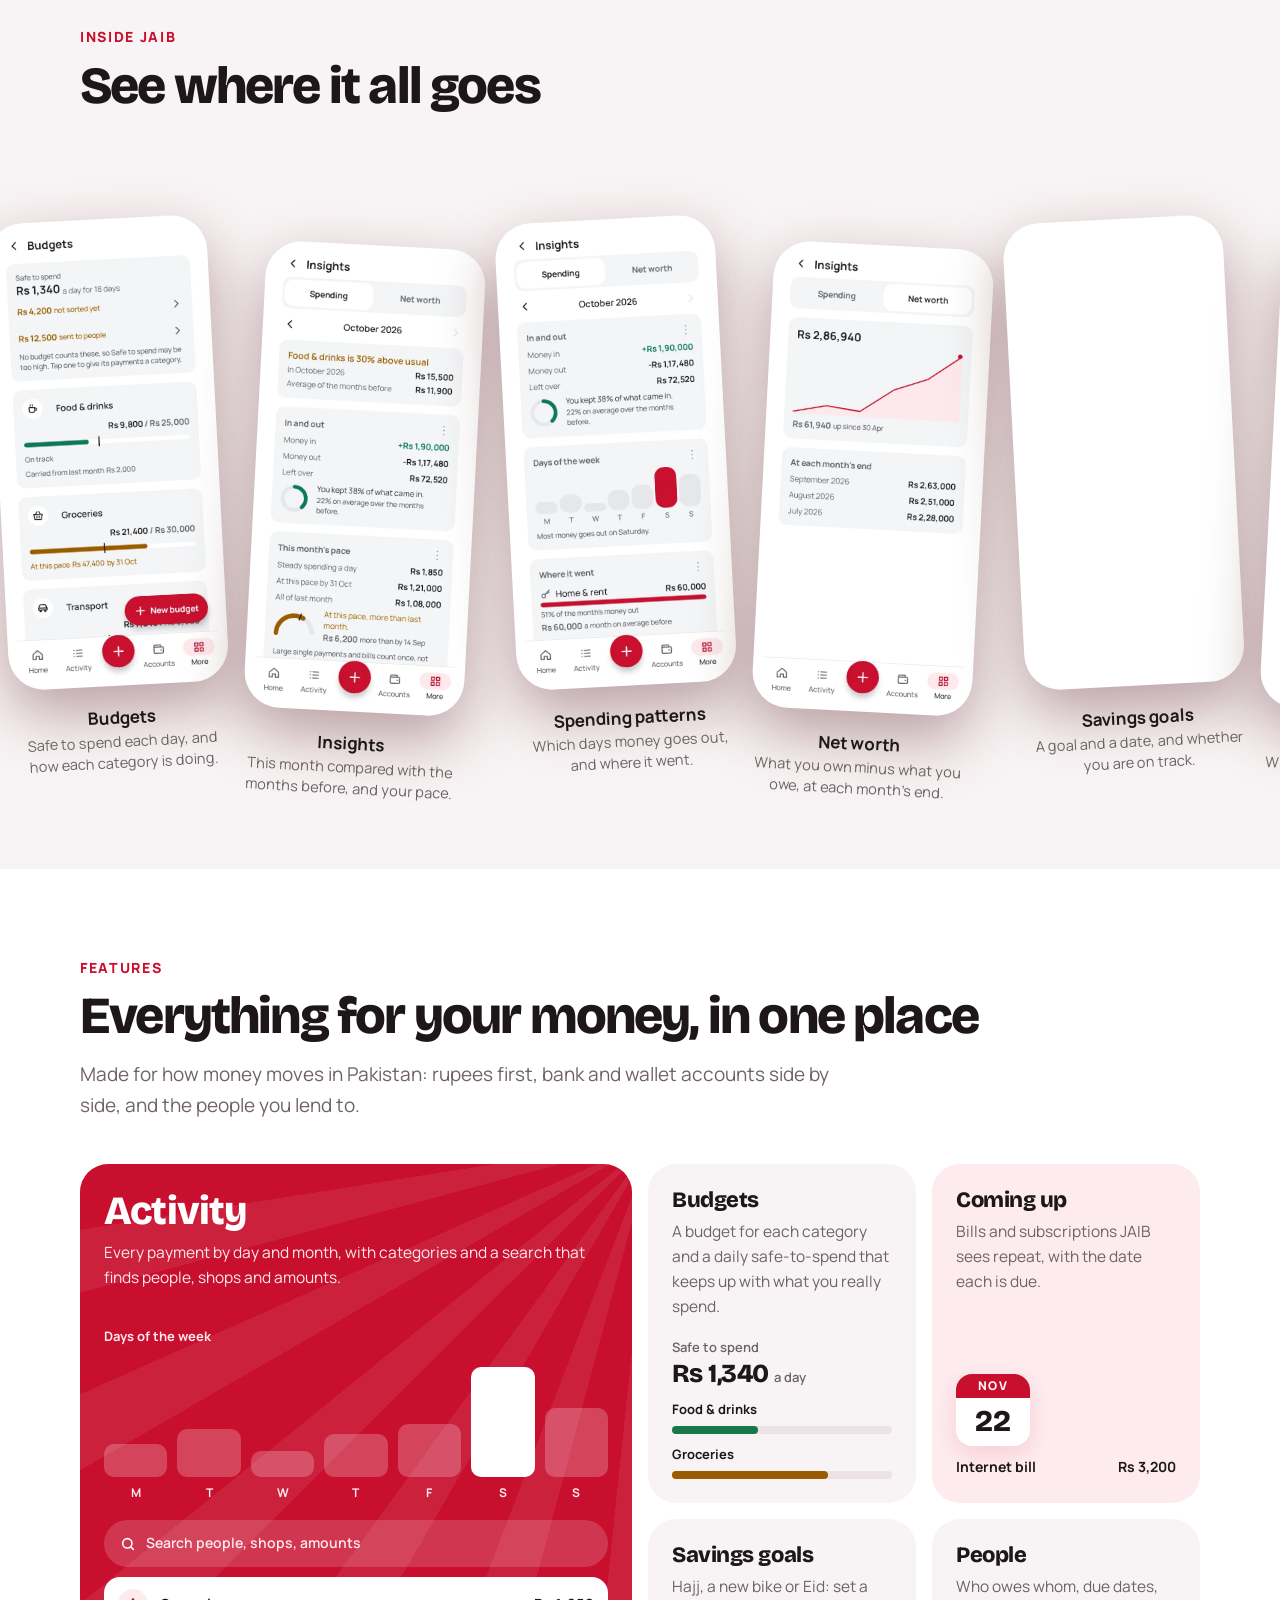
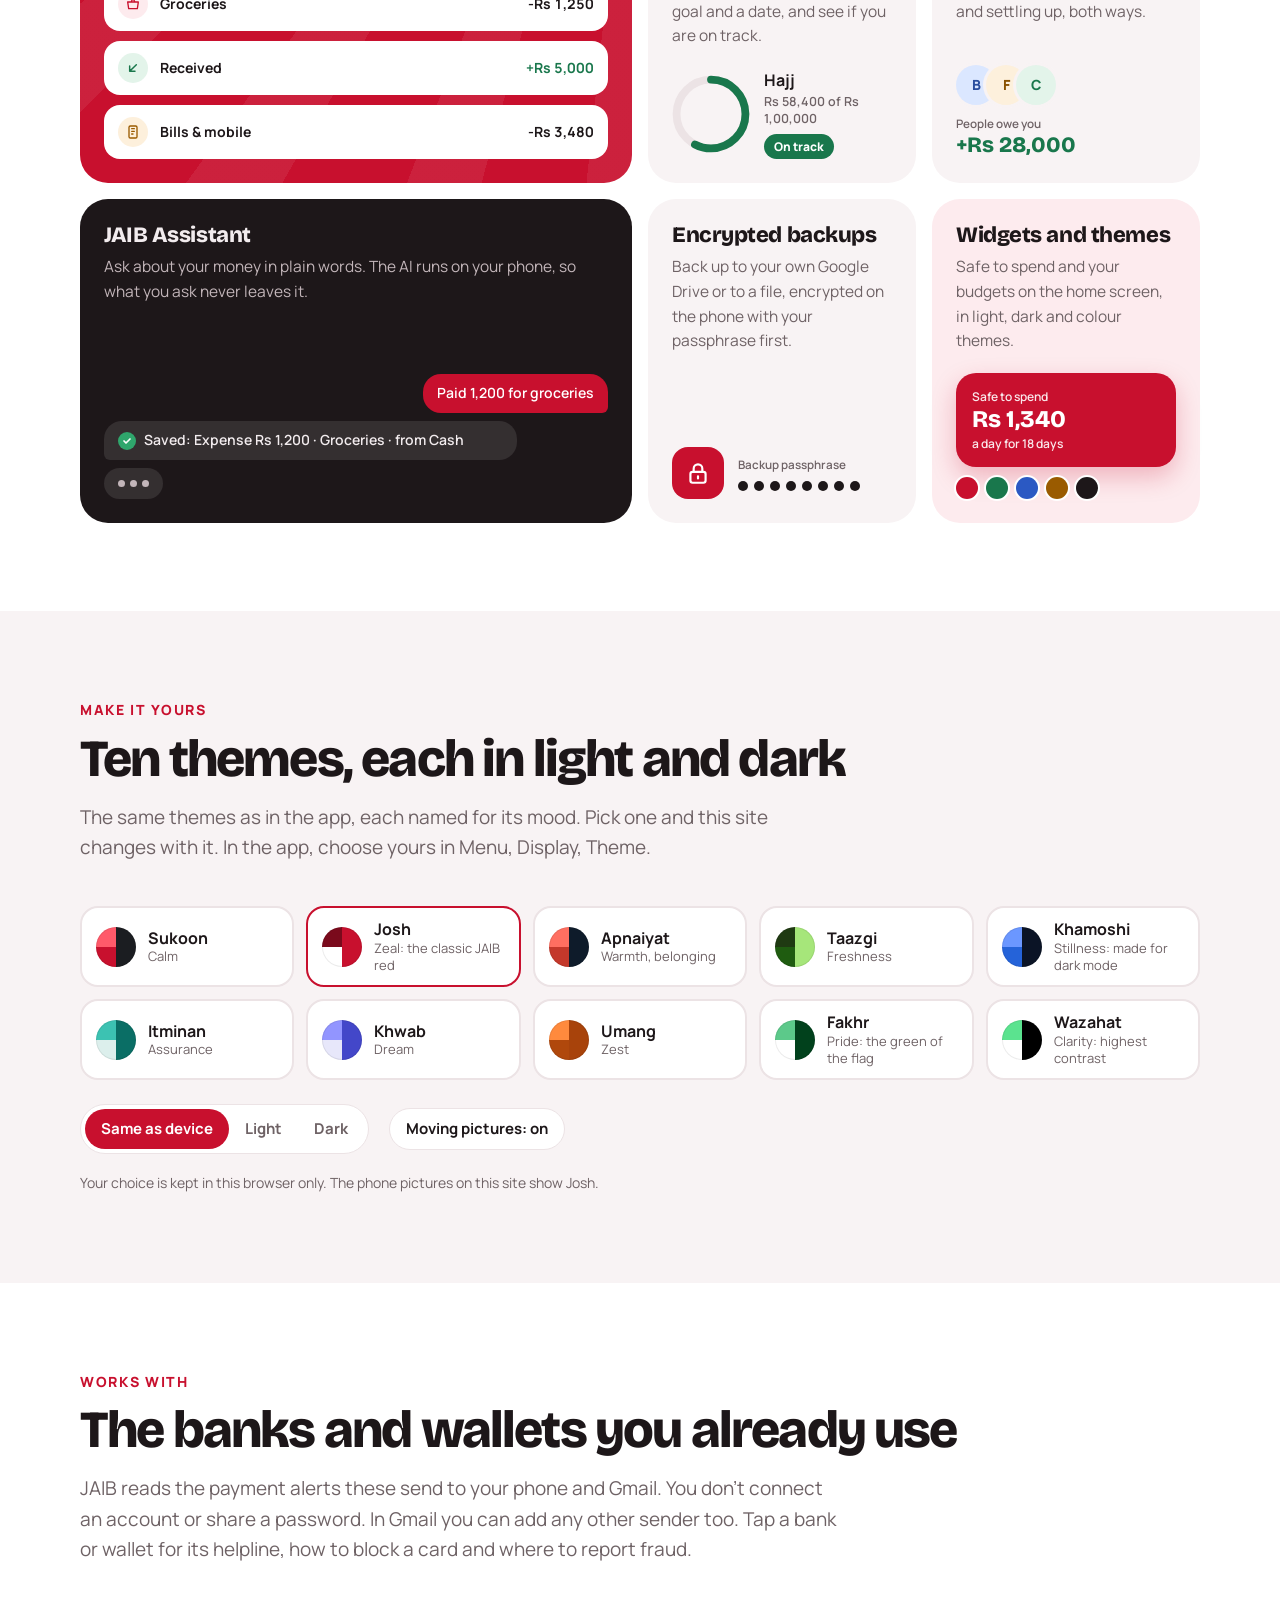
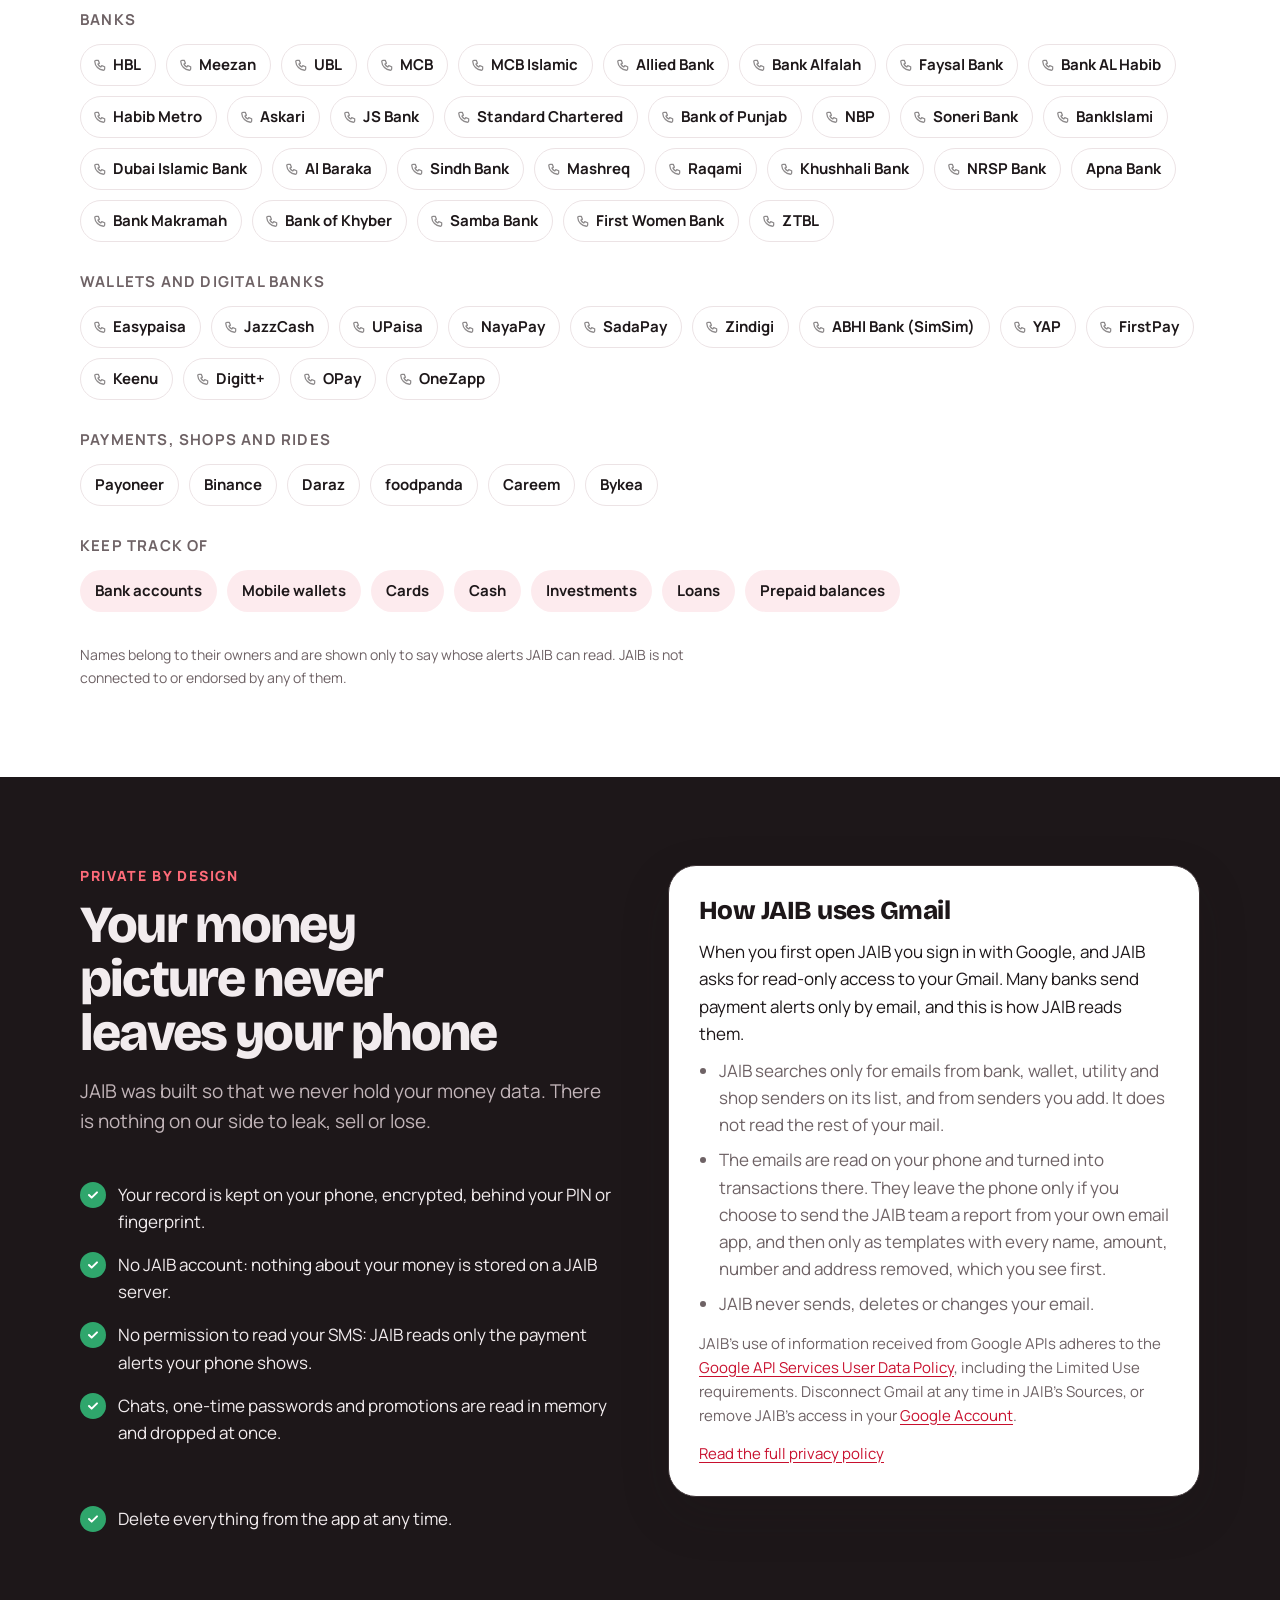
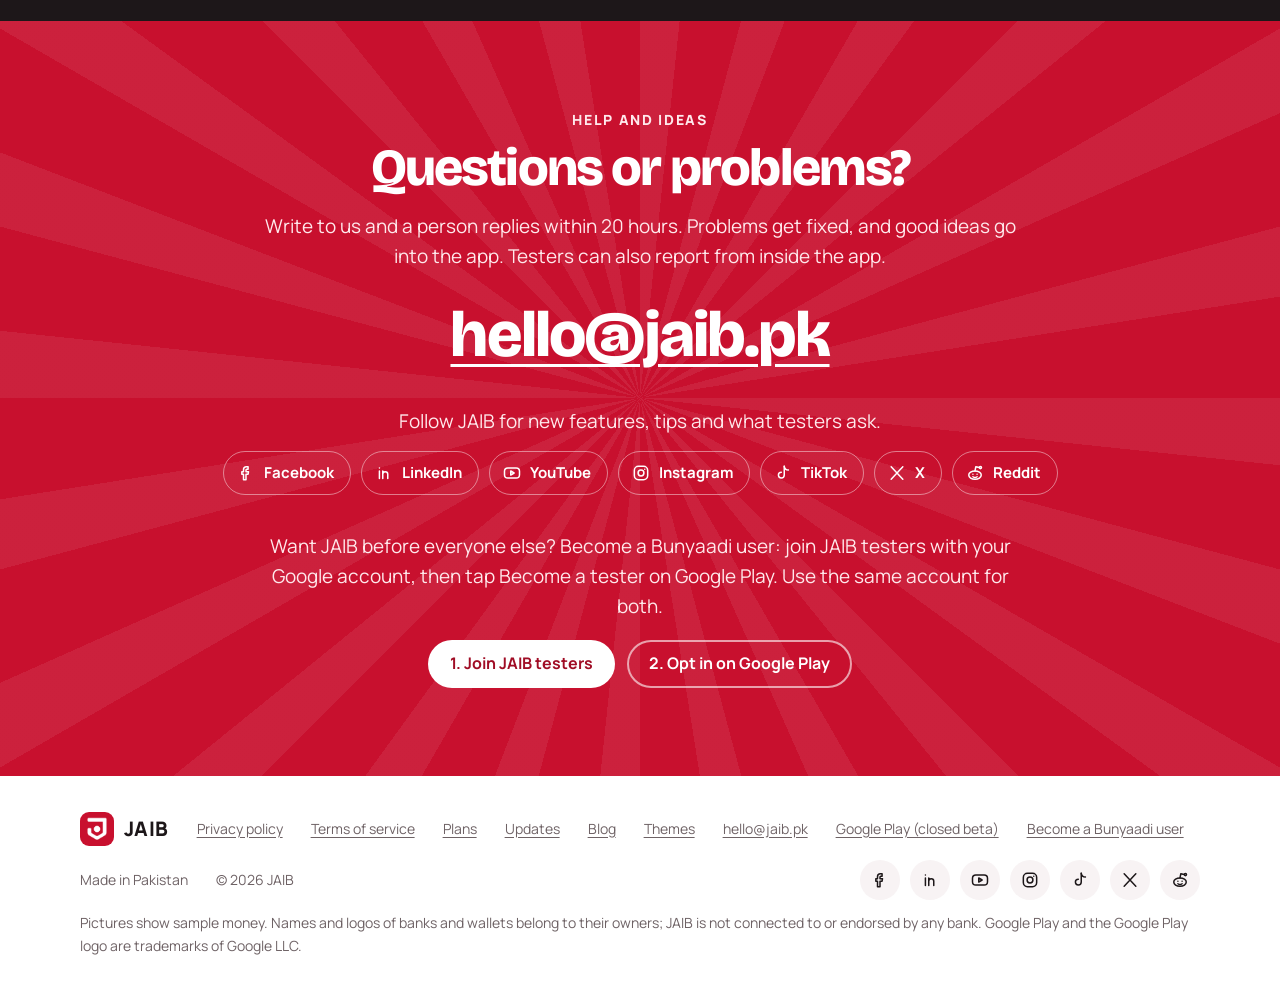
==== commit 3879bb07: "Become a Bunyaadi user: the site's tester calls now name the beta plan (Play's own button keeps its " ====
--- a/index.html
+++ b/index.html
@@ -64,12 +64,12 @@
           <p class="lead">JAIB builds your spending record from the payment alerts your banks and wallets already send
             you. No typing in every payment, no account on our servers: your record stays on your phone, encrypted.</p>
           <div class="cta">
-            <a class="btn light" href="https://groups.google.com/g/jaib-testers" rel="noopener" target="_blank">Become a tester</a>
+            <a class="btn light" href="https://groups.google.com/g/jaib-testers" rel="noopener" target="_blank">Become a Bunyaadi user</a>
           </div>
           <div class="stores">
             <a class="play" href="https://play.google.com/store/apps/details?id=pk.packistan.jaib" rel="noopener" target="_blank"><img src="/assets/google-play-badge.png" alt="Get it on Google Play" width="646" height="250"></a>
             <span class="soon" aria-label="App Store: coming soon"><svg viewBox="0 0 24 24" fill="currentColor" aria-hidden="true"><path d="M16.4 12.6c0-2.3 1.9-3.4 2-3.5-1.1-1.6-2.8-1.8-3.4-1.8-1.4-.1-2.8.9-3.5.9s-1.8-.8-3-.8C6.9 7.4 5.4 8.3 4.6 9.8c-1.7 2.9-.4 7.2 1.2 9.6.8 1.2 1.7 2.4 3 2.4 1.2 0 1.6-.8 3.1-.8s1.9.8 3.1.8c1.3 0 2.1-1.2 2.9-2.3.9-1.3 1.3-2.6 1.3-2.7 0 0-2.8-1-2.8-4.2zM14.1 5.7c.6-.8 1.1-1.9 1-3-1 0-2.1.6-2.8 1.4-.6.7-1.1 1.8-1 2.9 1.1.1 2.1-.5 2.8-1.3z"/></svg>App Store · Coming soon</span>
-            <span class="note">Closed beta on Google Play. Join <a href="https://groups.google.com/g/jaib-testers" rel="noopener" target="_blank">JAIB testers</a> with your Google account, then tap Become a tester on <a href="https://play.google.com/apps/testing/pk.packistan.jaib" rel="noopener" target="_blank">Google Play</a>. Use the same account for both.</span>
+            <span class="note">Closed beta on Google Play. To become a Bunyaadi user, join <a href="https://groups.google.com/g/jaib-testers" rel="noopener" target="_blank">JAIB testers</a> with your Google account, then tap Become a tester on <a href="https://play.google.com/apps/testing/pk.packistan.jaib" rel="noopener" target="_blank">Google Play</a>. Use the same account for both.</span>
           </div>
         </div>
         <div class="hero-stage">
@@ -431,11 +431,11 @@
           <a href="https://x.com/jaibpk" rel="me noopener" target="_blank"><svg viewBox="0 0 24 24" fill="none" stroke="currentColor" stroke-width="1.8" stroke-linecap="round" stroke-linejoin="round" aria-hidden="true"><path d="M5 4.5l14 15M19 4.5L5 19.5"/></svg><span>X</span></a>
           <a href="https://www.reddit.com/user/Jaib_pk/" rel="me noopener" target="_blank"><svg viewBox="0 0 24 24" fill="none" stroke="currentColor" stroke-width="1.8" stroke-linecap="round" stroke-linejoin="round" aria-hidden="true"><ellipse cx="12" cy="14.5" rx="7.5" ry="5"/><path d="M12 9.5l1-5 4 1"/><circle cx="18.5" cy="5.5" r="1.3"/><path d="M9.5 13.5v.01M14.5 13.5v.01M9.5 16.5c1.5 1 3.5 1 5 0"/></svg><span>Reddit</span></a>
         </nav>
-        <p class="sub tester-sub reveal">Want to try JAIB before everyone else? Join JAIB testers with your Google account,
+        <p class="sub tester-sub reveal">Want JAIB before everyone else? Become a Bunyaadi user: join JAIB testers with your Google account,
           then tap Become a tester on Google Play. Use the same account for both.</p>
         <div class="tester-steps reveal">
           <a class="btn light" href="https://groups.google.com/g/jaib-testers" rel="noopener" target="_blank">1. Join JAIB testers</a>
-          <a class="btn outline" href="https://play.google.com/apps/testing/pk.packistan.jaib" rel="noopener" target="_blank">2. Become a tester on Play</a>
+          <a class="btn outline" href="https://play.google.com/apps/testing/pk.packistan.jaib" rel="noopener" target="_blank">2. Opt in on Google Play</a>
         </div>
       </div>
     </section>
@@ -452,7 +452,7 @@
       <a href="/#themes">Themes</a>
       <a href="mailto:hello@jaib.pk">hello@jaib.pk</a>
       <a href="https://play.google.com/store/apps/details?id=pk.packistan.jaib" rel="noopener" target="_blank">Google Play (closed beta)</a>
-      <a href="https://groups.google.com/g/jaib-testers" rel="noopener" target="_blank">Become a tester</a>
+      <a href="https://groups.google.com/g/jaib-testers" rel="noopener" target="_blank">Become a Bunyaadi user</a>
       <span>Made in Pakistan</span>
       <span>© 2026 JAIB</span>
       <nav class="social" aria-label="JAIB on social media">
